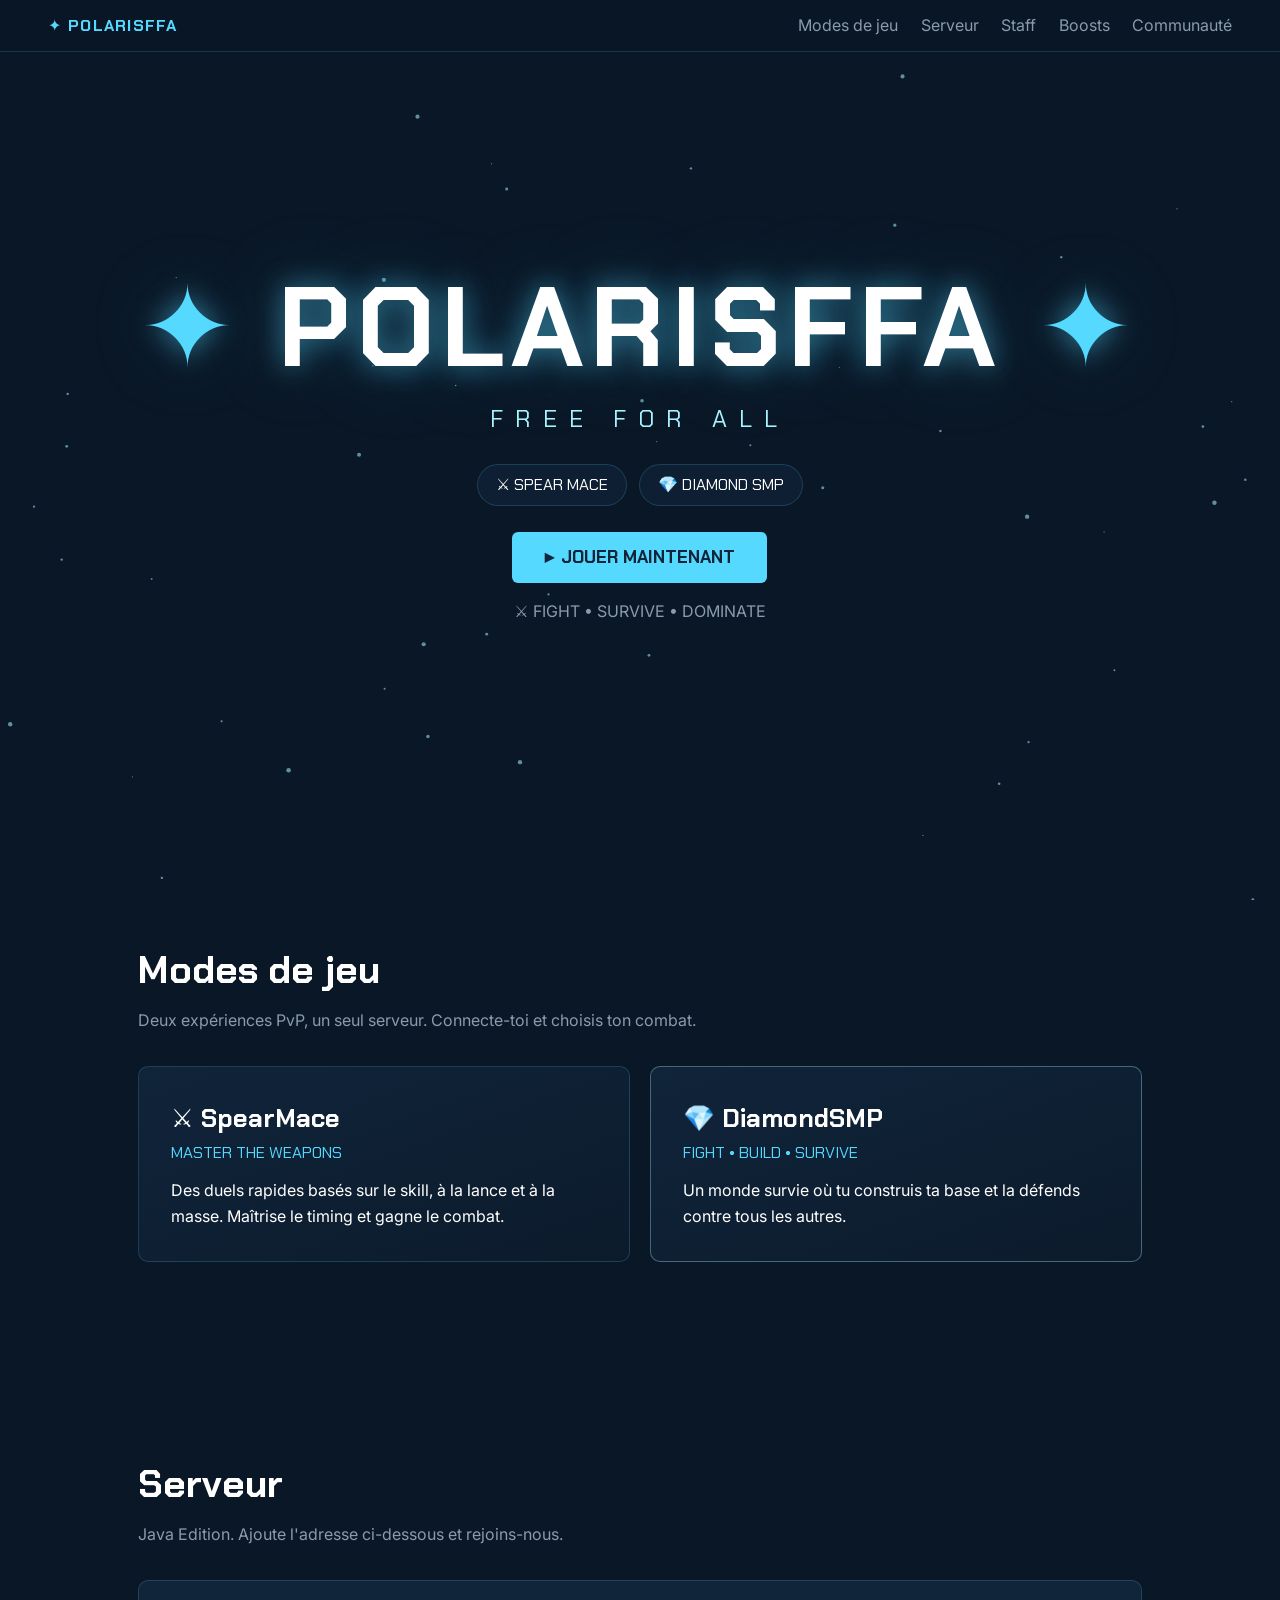
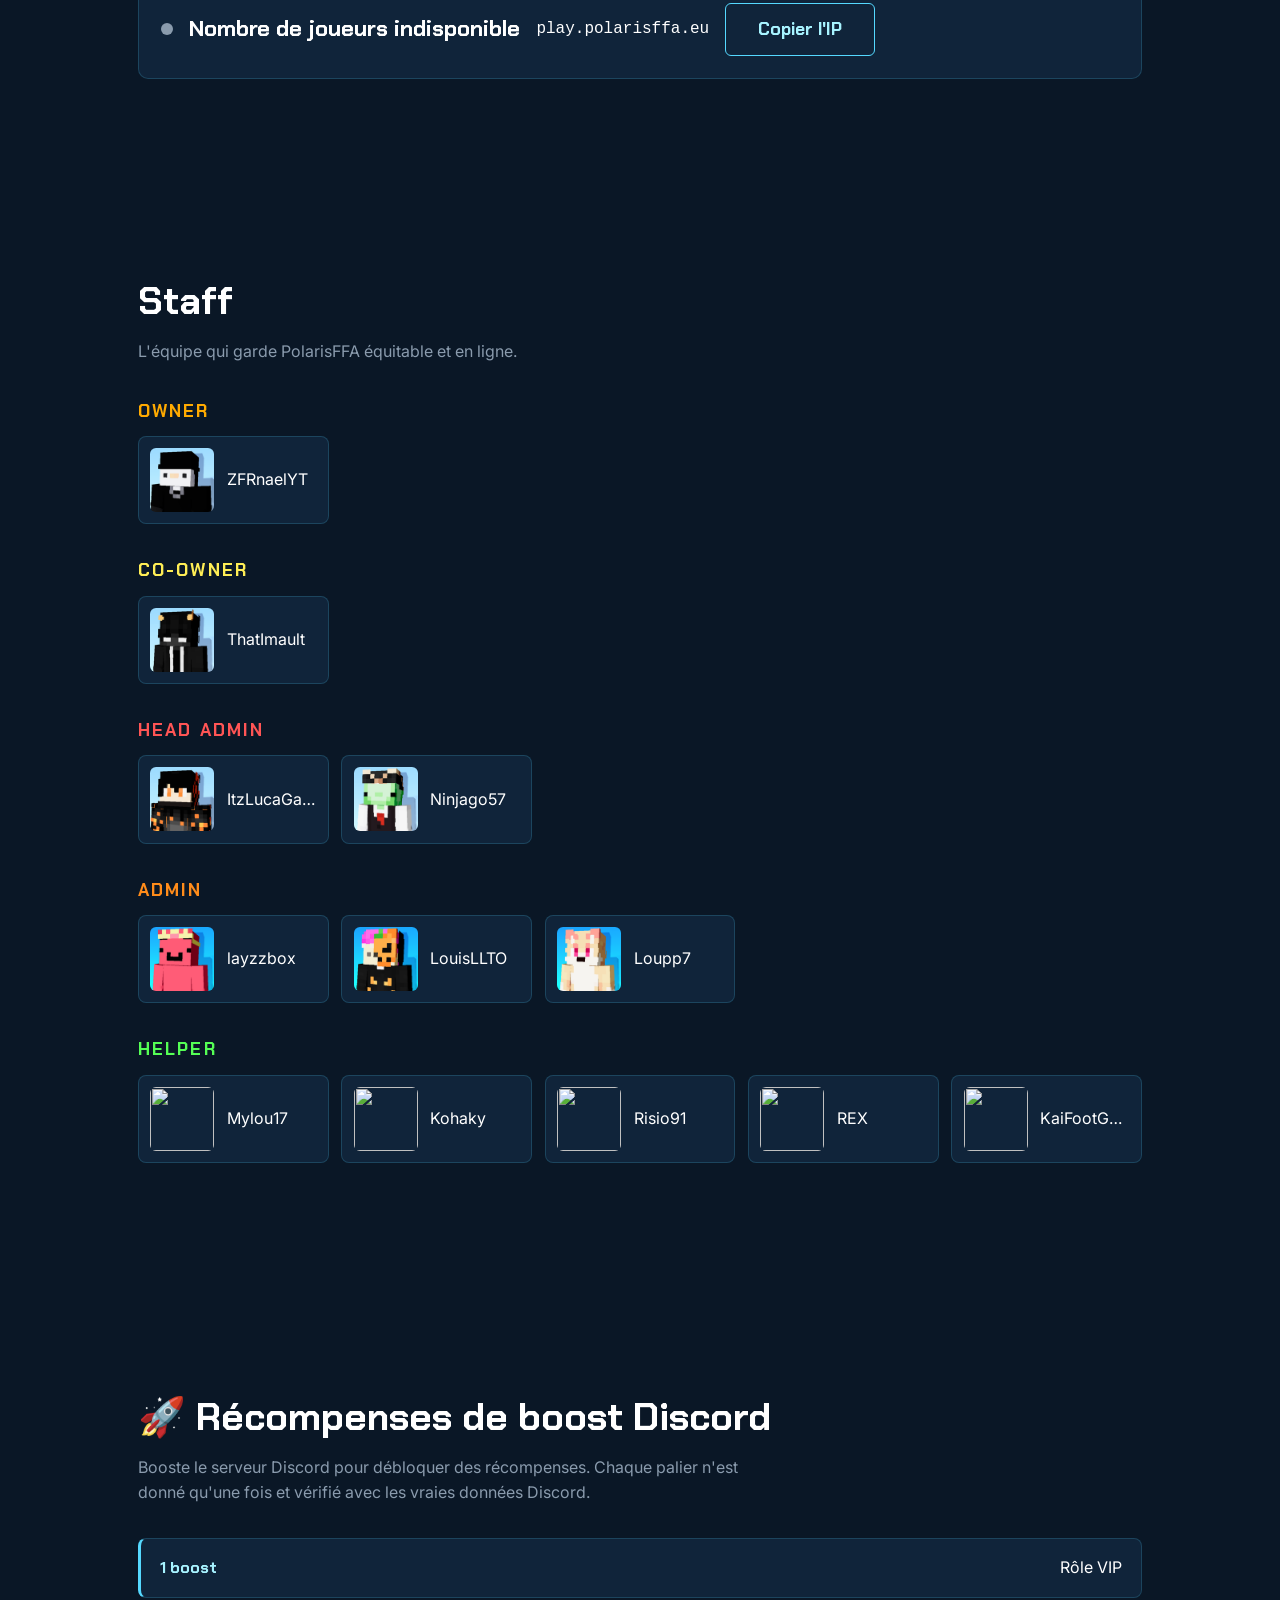
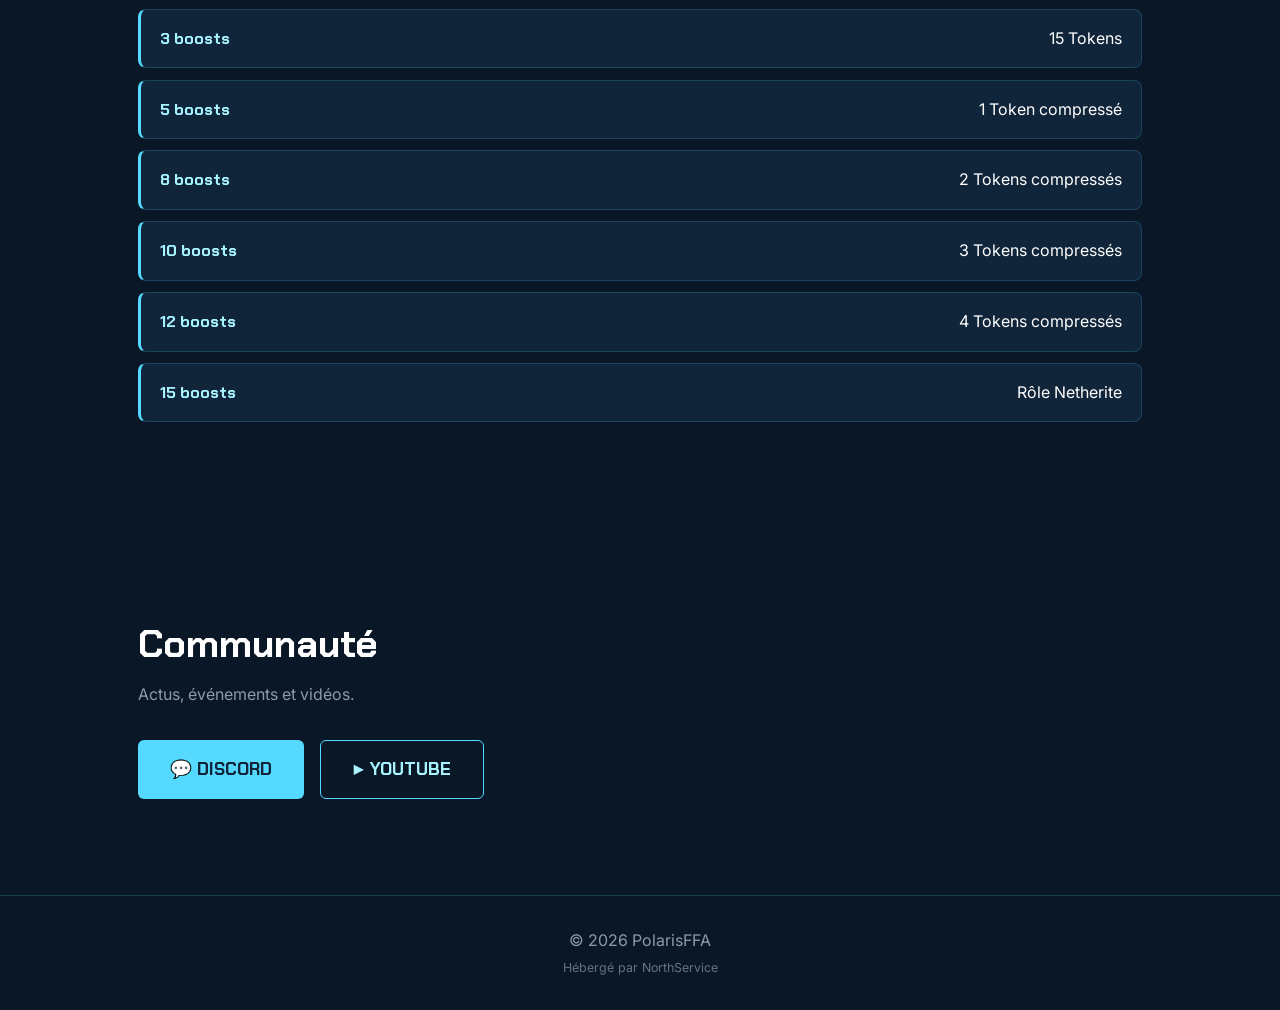
==== index.html @ 09d13d6a "Add files via upload" ====
<!DOCTYPE html>
<html lang="fr">
<head>
<meta charset="utf-8">
<meta name="viewport" content="width=device-width, initial-scale=1">
<title>PolarisFFA – Serveur Minecraft PvP Free For All</title>
<meta name="description" content="PolarisFFA : PvP SpearMace et DiamondSMP. Rejoins-nous sur play.polarisffa.eu">
<link rel="icon" href="data:image/svg+xml,<svg xmlns=%22http://www.w3.org/2000/svg%22 viewBox=%220 0 100 100%22><text y=%22.9em%22 font-size=%2290%22>✦</text></svg>">
<link rel="preconnect" href="https://fonts.googleapis.com">
<link rel="preconnect" href="https://fonts.gstatic.com" crossorigin>
<link href="https://fonts.googleapis.com/css2?family=Chakra+Petch:wght@500;700&family=Inter:wght@400;500&display=swap" rel="stylesheet">
<style>
:root{--blue:#55D9FF;--light:#A7F3FF;--white:#fff;--dark:#10243A;--gray:#8A9BAD;--bg:#0a1726;--panel:#10243A;--line:rgba(85,217,255,.18)}
*{box-sizing:border-box;margin:0}
html{scroll-behavior:smooth}
body{background:var(--bg);color:var(--white);font:400 1rem/1.6 Inter,system-ui,sans-serif;overflow-x:hidden}
h1,h2,h3,.brand,.btn{font-family:"Chakra Petch",system-ui,sans-serif}
a{color:inherit}
canvas{position:fixed;inset:0;width:100%;height:100%;z-index:0;pointer-events:none}
header,main,footer{position:relative;z-index:1}
nav{position:sticky;top:0;z-index:5;display:flex;align-items:center;justify-content:space-between;gap:1rem;padding:.8rem clamp(1rem,4vw,3rem);background:rgba(10,23,38,.85);backdrop-filter:blur(8px);border-bottom:1px solid var(--line)}
.brand{font-weight:700;letter-spacing:.08em;text-decoration:none;color:var(--blue)}
nav ul{display:flex;gap:1.4rem;list-style:none;padding:0}
nav ul a{text-decoration:none;color:var(--gray);transition:color .2s}
nav ul a:hover,nav ul a:focus-visible{color:var(--light)}
@media(max-width:640px){nav ul{display:none}}
.hero{min-height:88vh;display:grid;place-content:center;justify-items:center;text-align:center;padding:4rem 1.2rem;gap:1rem}
.logo{font-size:clamp(2.6rem,11vw,7rem);font-weight:700;letter-spacing:.06em;line-height:1;color:var(--white);text-shadow:0 0 28px rgba(85,217,255,.55),0 0 80px rgba(85,217,255,.25);animation:glow 4s ease-in-out infinite}
.logo span{color:var(--blue)}
@keyframes glow{50%{text-shadow:0 0 18px rgba(85,217,255,.35),0 0 50px rgba(85,217,255,.15)}}
.sub{font-size:clamp(1rem,3vw,1.5rem);letter-spacing:.5em;color:var(--light);font-family:"Chakra Petch",sans-serif}
.tag{color:var(--gray)}
.modes{display:flex;flex-wrap:wrap;gap:.8rem;justify-content:center;margin:.6rem 0}
.chip{padding:.45rem 1.1rem;border:1px solid var(--line);border-radius:999px;background:rgba(16,36,58,.7);font-family:"Chakra Petch",sans-serif}
.btn{display:inline-flex;align-items:center;gap:.5rem;padding:.9rem 2rem;border:0;border-radius:6px;background:var(--blue);color:var(--dark);font-weight:700;font-size:1.1rem;cursor:pointer;text-decoration:none;box-shadow:0 0 0 0 rgba(85,217,255,.5);transition:transform .15s,box-shadow .25s}
.btn:hover,.btn:focus-visible{transform:translateY(-2px);box-shadow:0 0 28px rgba(85,217,255,.5)}
.btn.alt{background:transparent;color:var(--light);border:1px solid var(--blue)}
:focus-visible{outline:2px solid var(--light);outline-offset:3px}
.ip{display:none;align-items:center;gap:.8rem;padding:.7rem 1rem;border:1px solid var(--blue);border-radius:8px;background:var(--panel);animation:pop .3s ease}
.ip.show{display:inline-flex;flex-wrap:wrap;justify-content:center}
.ip code{font-size:1.25rem;color:var(--light)}
.ip button{padding:.4rem .9rem;font-size:.95rem}
@keyframes pop{from{transform:scale(.94);opacity:0}}
section{padding:clamp(3rem,8vw,6rem) clamp(1rem,5vw,3rem);max-width:1100px;margin:auto}
h2{font-size:clamp(1.6rem,4vw,2.4rem);margin-bottom:.4rem}
.lead{color:var(--gray);margin-bottom:2rem;max-width:60ch}
.grid2{display:grid;grid-template-columns:1fr 1fr;gap:1.2rem}
@media(max-width:760px){.grid2{grid-template-columns:1fr}}
.mode{padding:2rem;border:1px solid var(--line);border-radius:10px;background:linear-gradient(160deg,var(--panel),#0c1b2c)}
.mode h3{font-size:1.6rem}
.mode .k{color:var(--blue);font-family:"Chakra Petch",sans-serif;margin-bottom:.8rem}
.mode.d{border-color:rgba(167,243,255,.35)}
.status{display:flex;flex-wrap:wrap;gap:1rem;align-items:center;padding:1.4rem;border:1px solid var(--line);border-radius:10px;background:var(--panel)}
.dot{width:12px;height:12px;border-radius:50%;background:var(--gray)}
.dot.on{background:#4ade80;box-shadow:0 0 10px #4ade80}
.status strong{font-size:1.4rem;font-family:"Chakra Petch",sans-serif}
.tier{margin-bottom:2rem}
.tier h3{font-size:1.1rem;letter-spacing:.12em;margin-bottom:.7rem}
.staff{display:grid;grid-template-columns:repeat(auto-fill,minmax(170px,1fr));gap:.8rem}
.card{display:flex;align-items:center;gap:.8rem;padding:.7rem;border:1px solid var(--line);border-radius:8px;background:var(--panel);transition:transform .2s,border-color .2s}
.card:hover{transform:translateY(-3px);border-color:var(--c)}
.card img{width:64px;height:64px;border-radius:6px;object-fit:cover;background:var(--dark)}
.card span{overflow:hidden;text-overflow:ellipsis}
.rewards{list-style:none;padding:0;display:grid;gap:.7rem}
.rewards li{display:flex;justify-content:space-between;gap:1rem;padding:1rem 1.2rem;border:1px solid var(--line);border-left:3px solid var(--blue);border-radius:8px;background:var(--panel);opacity:0;transform:translateX(-14px);transition:opacity .5s,transform .5s}
.rewards li.in{opacity:1;transform:none}
.rewards b{font-family:"Chakra Petch",sans-serif;color:var(--light)}
.community{display:flex;flex-wrap:wrap;gap:1rem}
footer{border-top:1px solid var(--line);padding:2rem 1rem;text-align:center;color:var(--gray)}
footer small{display:block;font-size:.78rem;opacity:.7;margin-top:.3rem}
@media(prefers-reduced-motion:reduce){*{animation:none!important;transition:none!important}html{scroll-behavior:auto}.rewards li{opacity:1;transform:none}}
</style>
</head>
<body>
<canvas id="snow" aria-hidden="true"></canvas>
<header>
<nav>
<a class="brand" href="#top">✦ POLARISFFA</a>
<ul><li><a href="#modes">Modes de jeu</a></li><li><a href="#server">Serveur</a></li><li><a href="#staff">Staff</a></li><li><a href="#boosts">Boosts</a></li><li><a href="#community">Communauté</a></li></ul>
</nav>
<div class="hero" id="top">
<h1 class="logo"><span>✦</span> POLARISFFA <span>✦</span></h1>
<p class="sub">FREE FOR ALL</p>
<div class="modes"><span class="chip">⚔ SPEAR MACE</span><span class="chip">💎 DIAMOND SMP</span></div>
<button class="btn" id="play">▶ JOUER MAINTENANT</button>
<div class="ip" id="ipbox" role="status"><code>play.polarisffa.eu</code><button class="btn alt" id="copy">Copier l'IP</button></div>
<p class="tag">⚔ FIGHT • SURVIVE • DOMINATE</p>
</div>
</header>
<main>
<section id="modes">
<h2>Modes de jeu</h2>
<p class="lead">Deux expériences PvP, un seul serveur. Connecte-toi et choisis ton combat.</p>
<div class="grid2">
<article class="mode"><h3>⚔ SpearMace</h3><p class="k">MASTER THE WEAPONS</p><p>Des duels rapides basés sur le skill, à la lance et à la masse. Maîtrise le timing et gagne le combat.</p></article>
<article class="mode d"><h3>💎 DiamondSMP</h3><p class="k">FIGHT • BUILD • SURVIVE</p><p>Un monde survie où tu construis ta base et la défends contre tous les autres.</p></article>
</div>
</section>
<section id="server">
<h2>Serveur</h2>
<p class="lead">Java Edition. Ajoute l'adresse ci-dessous et rejoins-nous.</p>
<div class="status"><span class="dot" id="dot"></span><strong id="count">Vérification du serveur…</strong><code>play.polarisffa.eu</code><button class="btn alt" id="copy2">Copier l'IP</button></div>
</section>
<section id="staff"><h2>Staff</h2><p class="lead">L'équipe qui garde PolarisFFA équitable et en ligne.</p><div id="stafflist"></div></section>
<section id="boosts"><h2>🚀 Récompenses de boost Discord</h2><p class="lead">Booste le serveur Discord pour débloquer des récompenses. Chaque palier n'est donné qu'une fois et vérifié avec les vraies données Discord.</p><ul class="rewards" id="rewardlist"></ul></section>
<section id="community"><h2>Communauté</h2><p class="lead">Actus, événements et vidéos.</p>
<div class="community"><a class="btn" href="https://discord.gg/5UHbcYuntc" target="_blank" rel="noopener">💬 DISCORD</a><a class="btn alt" href="https://www.youtube.com/@PolarisFFA" target="_blank" rel="noopener">▶ YOUTUBE</a></div></section>
</main>
<footer>© <span id="yr">2026</span> PolarisFFA<small>Hébergé par NorthService</small></footer>
<script>
// ---- Editable data ----
const IP="play.polarisffa.eu";
const STAFF=[
{r:"OWNER",c:"#FFAA00",m:["ZFRnaelYT"]},
{r:"CO-OWNER",c:"#FFEE55",m:["ThatImault"]},
{r:"HEAD ADMIN",c:"#FF5555",m:["ItzLucaGaming","Ninjago57"]},
{r:"ADMIN",c:"#FF8C1A",m:["layzzbox","LouisLLTO","Loupp7"]},
{r:"HELPER",c:"#55FF55",m:["Mylou17","Kohaky","Risio91","REX","KaiFootGoat"]}];
const REWARDS=[[1,"Rôle VIP"],[3,"15 Tokens"],[5,"1 Token compressé"],[8,"2 Tokens compressés"],[10,"3 Tokens compressés"],[12,"4 Tokens compressés"],[15,"Rôle Netherite"]];
let PHOTOS={}; // rempli depuis photos.json
// ---- Staff ----
const sl=document.getElementById("stafflist");
function buildStaff(){STAFF.forEach(t=>{
 const d=document.createElement("div");d.className="tier";
 const h=document.createElement("h3");h.textContent=t.r;h.style.color=t.c;d.appendChild(h);
 const g=document.createElement("div");g.className="staff";
 t.m.forEach(n=>{
  const c=document.createElement("div");c.className="card";c.style.setProperty("--c",t.c);
  const i=new Image();i.alt="";i.loading="lazy";i.width=64;i.height=64;
  const rem="https://mc-heads.net/avatar/"+encodeURIComponent(n)+"/80";
  const loc="assets/staff/"+encodeURIComponent(n)+".png";
  const steps=[PHOTOS[n],loc,rem,"https://mc-heads.net/avatar/MHF_Steve/80"].filter(Boolean);let k=0;
  i.src=steps[0];
  i.onerror=()=>{if(++k<steps.length)i.src=steps[k]};
  const s=document.createElement("span");s.textContent=n;
  c.append(i,s);g.appendChild(c);
 });
 d.appendChild(g);sl.appendChild(d);
})}
fetch("photos.json",{cache:"no-cache"}).then(r=>r.ok?r.json():{}).catch(()=>({})).then(j=>{PHOTOS=j&&typeof j==="object"?j:{}}).finally(buildStaff);
// ---- Rewards ----
const rl=document.getElementById("rewardlist");
REWARDS.forEach(([n,r])=>{const li=document.createElement("li");
 const a=document.createElement("b");a.textContent=n+(n===1?" boost":" boosts");
 const b=document.createElement("span");b.textContent=r;li.append(a,b);rl.appendChild(li)});
const io=new IntersectionObserver(es=>es.forEach(e=>{if(e.isIntersecting){
 [...rl.children].forEach((li,i)=>setTimeout(()=>li.classList.add("in"),i*90));io.disconnect()}}),{threshold:.2});
io.observe(rl);
// ---- Copy IP ----
const box=document.getElementById("ipbox");
document.getElementById("play").onclick=()=>{box.classList.add("show");box.scrollIntoView({block:"center",behavior:"smooth"})};
function copy(btn){
 const done=()=>{const o=btn.textContent;btn.textContent="✓ Copié";setTimeout(()=>btn.textContent=o,1800)};
 if(navigator.clipboard&&window.isSecureContext)navigator.clipboard.writeText(IP).then(done,()=>fallback(done));else fallback(done)}
function fallback(done){const t=document.createElement("textarea");t.value=IP;document.body.appendChild(t);t.select();try{document.execCommand("copy");done()}catch(e){}t.remove()}
["copy","copy2"].forEach(id=>{const b=document.getElementById(id);b.onclick=()=>copy(b)});
// ---- Player count ----
const cnt=document.getElementById("count"),dot=document.getElementById("dot");
async function ping(){
 try{
  const r=await fetch("https://api.mcsrvstat.us/3/"+IP,{cache:"no-store"});
  const j=await r.json();
  if(j.online){dot.className="dot on";cnt.textContent="👥 "+(n=>n+" joueur"+(n>1?"s":"")+" en ligne")(j.players?.online??0)}
  else{dot.className="dot";cnt.textContent="Serveur hors ligne"}
 }catch(e){dot.className="dot";cnt.textContent="Nombre de joueurs indisponible"}
}
ping();setInterval(()=>{if(!document.hidden)ping()},120000);
document.getElementById("yr").textContent=new Date().getFullYear();
// ---- Ice particles (light, paused when hidden or reduced motion) ----
(()=>{
 if(matchMedia("(prefers-reduced-motion:reduce)").matches)return;
 const c=document.getElementById("snow"),x=c.getContext("2d");let w,h,p=[];
 const N=innerWidth<700?25:50;
 function size(){w=c.width=innerWidth;h=c.height=innerHeight}size();addEventListener("resize",size);
 for(let i=0;i<N;i++)p.push({x:Math.random()*w,y:Math.random()*h,r:Math.random()*1.8+.5,v:Math.random()*.4+.15,d:Math.random()*6});
 (function f(){
  if(!document.hidden){x.clearRect(0,0,w,h);x.fillStyle="rgba(167,243,255,.55)";
  p.forEach(q=>{q.y+=q.v;q.x+=Math.sin(q.y/60+q.d)*.25;if(q.y>h){q.y=-4;q.x=Math.random()*w}
   x.beginPath();x.arc(q.x,q.y,q.r,0,6.3);x.fill()})}
  requestAnimationFrame(f)})();
})();
</script>
</body>
</html>
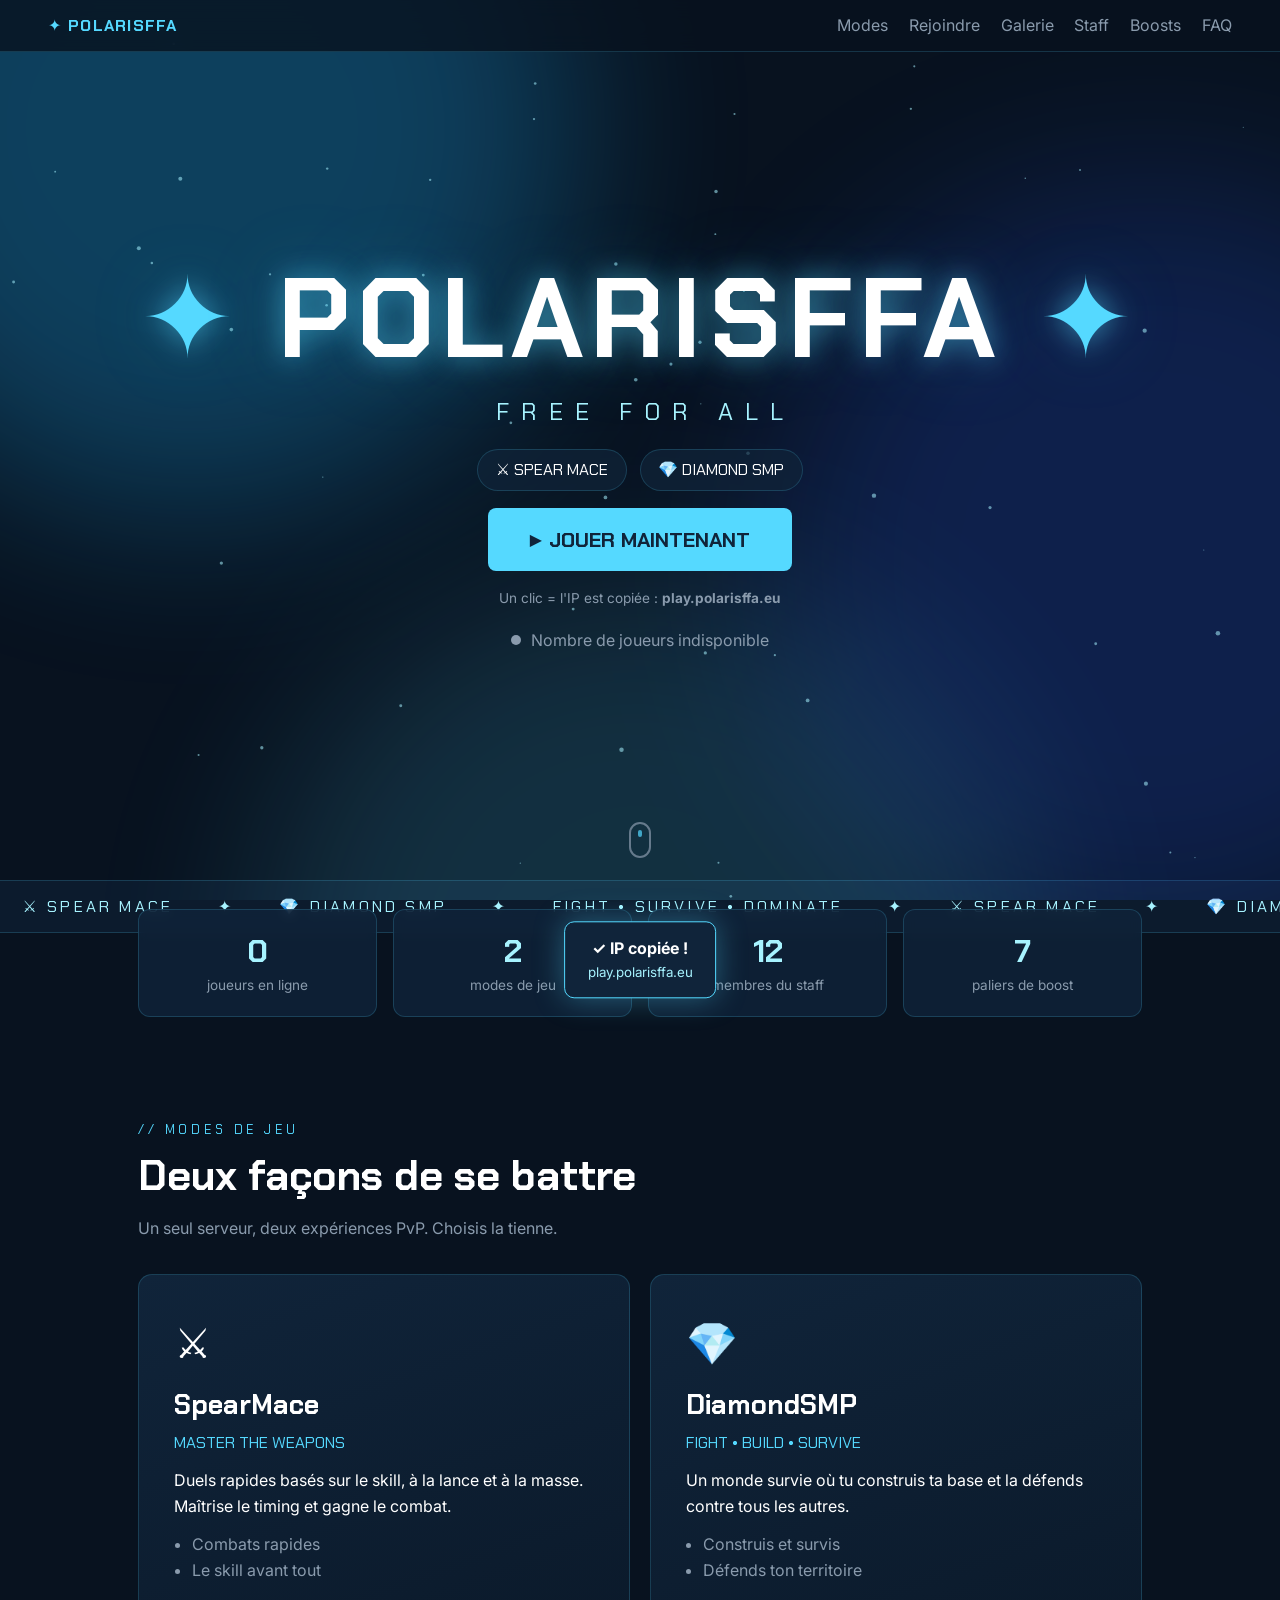
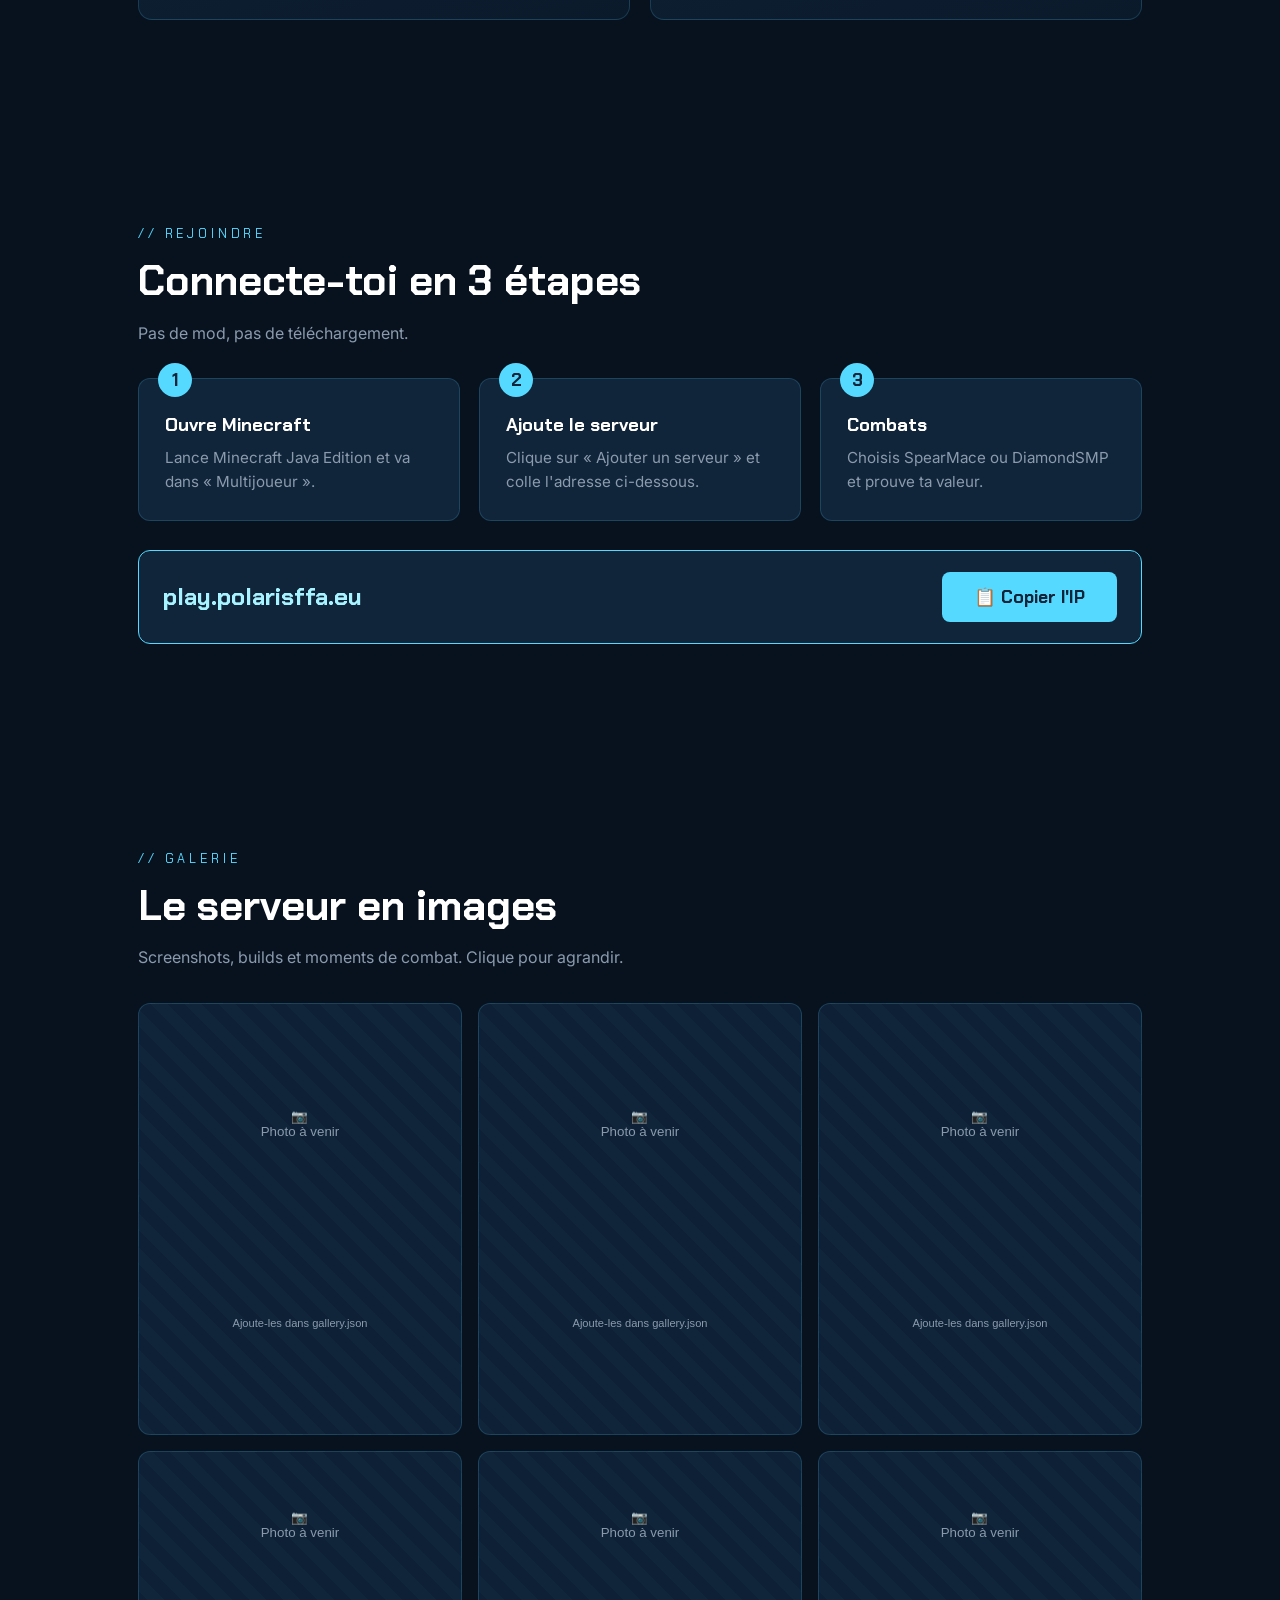
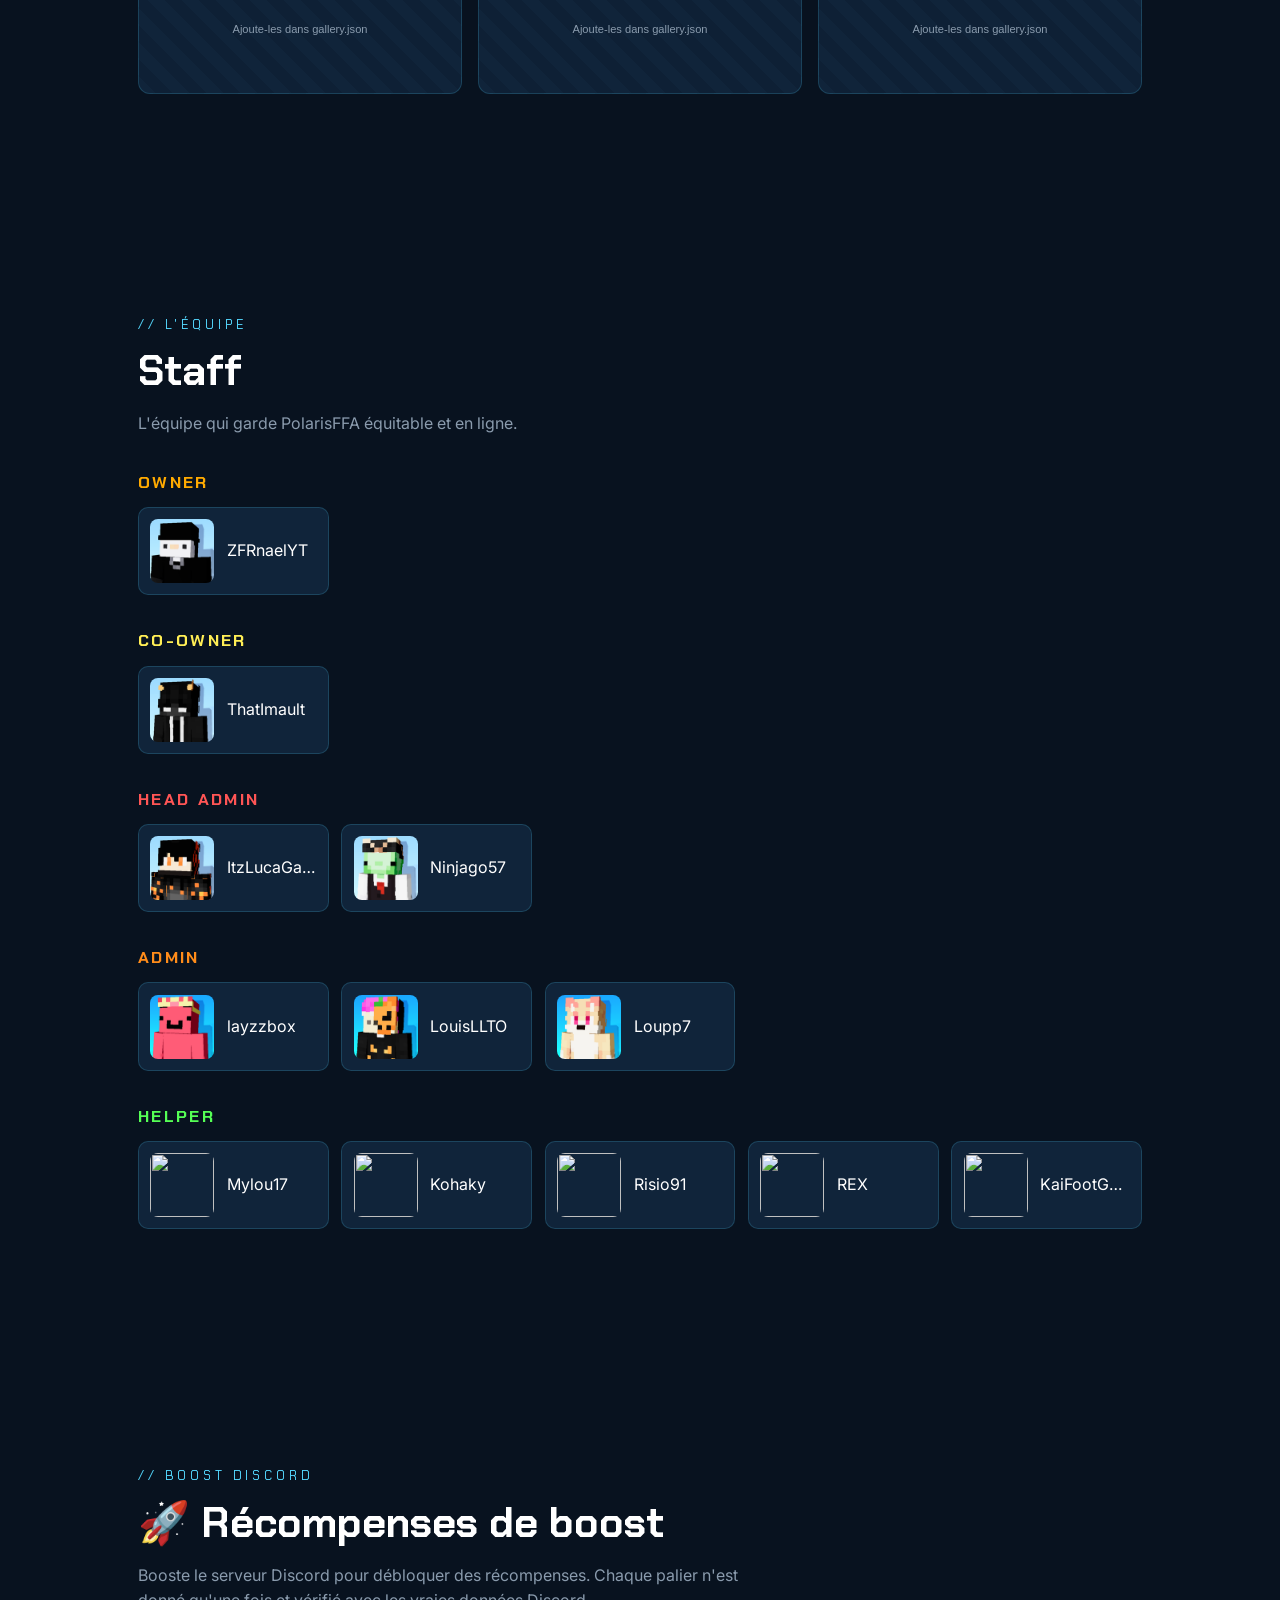
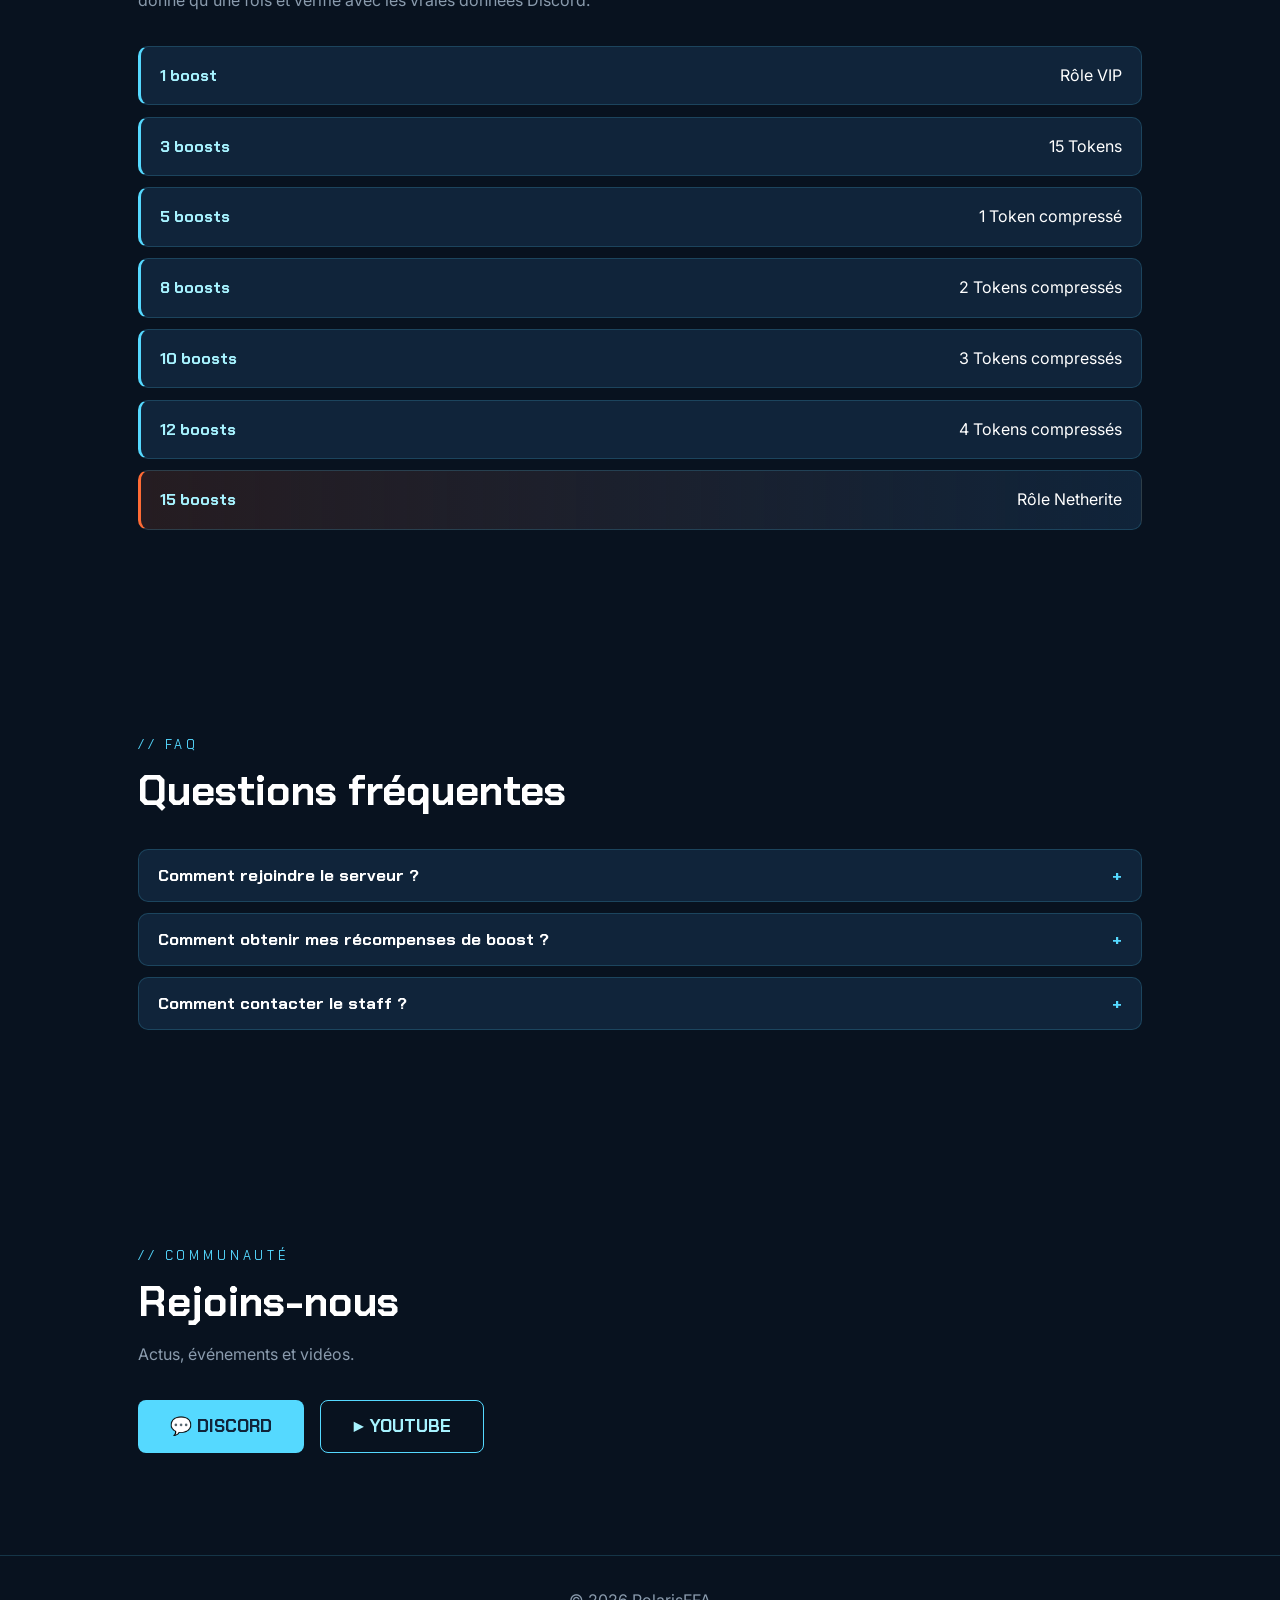
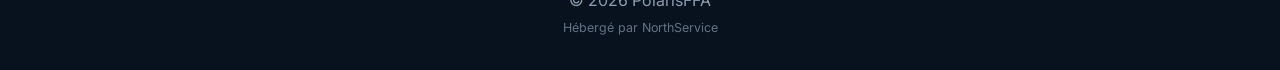
==== commit 1478e00b: "Add files via upload" ====
--- a/index.html
+++ b/index.html
@@ -10,105 +10,194 @@
 <link rel="preconnect" href="https://fonts.gstatic.com" crossorigin>
 <link href="https://fonts.googleapis.com/css2?family=Chakra+Petch:wght@500;700&family=Inter:wght@400;500&display=swap" rel="stylesheet">
 <style>
-:root{--blue:#55D9FF;--light:#A7F3FF;--white:#fff;--dark:#10243A;--gray:#8A9BAD;--bg:#0a1726;--panel:#10243A;--line:rgba(85,217,255,.18)}
+:root{--blue:#55D9FF;--light:#A7F3FF;--dark:#10243A;--gray:#8A9BAD;--bg:#08121f;--panel:#10243A;--line:rgba(85,217,255,.18)}
 *{box-sizing:border-box;margin:0}
-html{scroll-behavior:smooth}
-body{background:var(--bg);color:var(--white);font:400 1rem/1.6 Inter,system-ui,sans-serif;overflow-x:hidden}
-h1,h2,h3,.brand,.btn{font-family:"Chakra Petch",system-ui,sans-serif}
+html{scroll-behavior:smooth;scroll-padding-top:70px}
+body{background:var(--bg);color:#fff;font:400 1rem/1.6 Inter,system-ui,sans-serif;overflow-x:hidden}
+h1,h2,h3,.f{font-family:"Chakra Petch",system-ui,sans-serif}
 a{color:inherit}
+.aurora{position:fixed;inset:0;z-index:0;pointer-events:none;overflow:hidden}
+.aurora i{position:absolute;width:60vmax;height:60vmax;border-radius:50%;filter:blur(90px);opacity:.28;animation:drift 22s ease-in-out infinite alternate}
+.aurora i:nth-child(1){background:#1fb6ff;left:-15vmax;top:-20vmax}
+.aurora i:nth-child(2){background:#2b5cff;right:-20vmax;top:20vh;animation-duration:28s;opacity:.2}
+.aurora i:nth-child(3){background:#55D9FF;left:20vw;bottom:-35vmax;animation-duration:34s;opacity:.15}
+@keyframes drift{to{transform:translate(8vmax,6vmax) scale(1.15)}}
 canvas{position:fixed;inset:0;width:100%;height:100%;z-index:0;pointer-events:none}
 header,main,footer{position:relative;z-index:1}
-nav{position:sticky;top:0;z-index:5;display:flex;align-items:center;justify-content:space-between;gap:1rem;padding:.8rem clamp(1rem,4vw,3rem);background:rgba(10,23,38,.85);backdrop-filter:blur(8px);border-bottom:1px solid var(--line)}
+#bar{position:fixed;top:0;left:0;height:3px;width:0;background:linear-gradient(90deg,var(--blue),#fff);z-index:20}
+nav{position:sticky;top:0;z-index:10;display:flex;align-items:center;justify-content:space-between;gap:1rem;padding:.8rem clamp(1rem,4vw,3rem);background:rgba(8,18,31,.8);backdrop-filter:blur(10px);border-bottom:1px solid var(--line)}
 .brand{font-weight:700;letter-spacing:.08em;text-decoration:none;color:var(--blue)}
-nav ul{display:flex;gap:1.4rem;list-style:none;padding:0}
-nav ul a{text-decoration:none;color:var(--gray);transition:color .2s}
+nav ul{display:flex;gap:1.3rem;list-style:none;padding:0}
+nav ul a{text-decoration:none;color:var(--gray);transition:color .2s;position:relative}
+nav ul a::after{content:"";position:absolute;left:0;bottom:-4px;height:2px;width:0;background:var(--blue);transition:width .25s}
 nav ul a:hover,nav ul a:focus-visible{color:var(--light)}
-@media(max-width:640px){nav ul{display:none}}
-.hero{min-height:88vh;display:grid;place-content:center;justify-items:center;text-align:center;padding:4rem 1.2rem;gap:1rem}
-.logo{font-size:clamp(2.6rem,11vw,7rem);font-weight:700;letter-spacing:.06em;line-height:1;color:var(--white);text-shadow:0 0 28px rgba(85,217,255,.55),0 0 80px rgba(85,217,255,.25);animation:glow 4s ease-in-out infinite}
-.logo span{color:var(--blue)}
-@keyframes glow{50%{text-shadow:0 0 18px rgba(85,217,255,.35),0 0 50px rgba(85,217,255,.15)}}
-.sub{font-size:clamp(1rem,3vw,1.5rem);letter-spacing:.5em;color:var(--light);font-family:"Chakra Petch",sans-serif}
-.tag{color:var(--gray)}
-.modes{display:flex;flex-wrap:wrap;gap:.8rem;justify-content:center;margin:.6rem 0}
-.chip{padding:.45rem 1.1rem;border:1px solid var(--line);border-radius:999px;background:rgba(16,36,58,.7);font-family:"Chakra Petch",sans-serif}
-.btn{display:inline-flex;align-items:center;gap:.5rem;padding:.9rem 2rem;border:0;border-radius:6px;background:var(--blue);color:var(--dark);font-weight:700;font-size:1.1rem;cursor:pointer;text-decoration:none;box-shadow:0 0 0 0 rgba(85,217,255,.5);transition:transform .15s,box-shadow .25s}
-.btn:hover,.btn:focus-visible{transform:translateY(-2px);box-shadow:0 0 28px rgba(85,217,255,.5)}
+nav ul a:hover::after{width:100%}
+@media(max-width:760px){nav ul{display:none}}
+.hero{min-height:92vh;display:grid;place-content:center;justify-items:center;text-align:center;padding:4rem 1.2rem 5rem;gap:1.1rem}
+.logo{font-size:clamp(2.5rem,11vw,7rem);font-weight:700;letter-spacing:.06em;line-height:1;text-shadow:0 0 28px rgba(85,217,255,.55),0 0 80px rgba(85,217,255,.25);animation:glow 4s ease-in-out infinite}
+.logo .s{color:var(--blue);display:inline-block;animation:spin 6s ease-in-out infinite}
+.logo .s:last-child{animation-delay:3s}
+@keyframes glow{50%{text-shadow:0 0 16px rgba(85,217,255,.3),0 0 50px rgba(85,217,255,.12)}}
+@keyframes spin{50%{transform:rotate(180deg) scale(.8)}}
+.sub{font-size:clamp(1rem,3vw,1.5rem);letter-spacing:.5em;color:var(--light);padding-left:.5em}
+.modes{display:flex;flex-wrap:wrap;gap:.8rem;justify-content:center}
+.chip{padding:.45rem 1.1rem;border:1px solid var(--line);border-radius:999px;background:rgba(16,36,58,.7);animation:float 5s ease-in-out infinite}
+.chip:nth-child(2){animation-delay:1.2s}
+@keyframes float{50%{transform:translateY(-6px)}}
+.live{display:inline-flex;align-items:center;gap:.6rem;color:var(--gray)}
+.live b{color:var(--light);font-family:"Chakra Petch",sans-serif;font-size:1.2rem}
+.dot{width:10px;height:10px;border-radius:50%;background:var(--gray)}
+.dot.on{background:#4ade80;box-shadow:0 0 0 0 rgba(74,222,128,.6);animation:pulse 2s infinite}
+@keyframes pulse{to{box-shadow:0 0 0 12px rgba(74,222,128,0)}}
+.btn{position:relative;overflow:hidden;display:inline-flex;align-items:center;gap:.5rem;padding:.9rem 2rem;border:0;border-radius:8px;background:var(--blue);color:var(--dark);font:700 1.1rem "Chakra Petch",sans-serif;cursor:pointer;text-decoration:none;transition:transform .15s,box-shadow .25s}
+.btn::before{content:"";position:absolute;top:0;left:-80%;width:50%;height:100%;background:linear-gradient(100deg,transparent,rgba(255,255,255,.55),transparent);transform:skewX(-20deg);animation:shine 4s infinite}
+@keyframes shine{60%,100%{left:140%}}
+.btn:hover,.btn:focus-visible{transform:translateY(-3px) scale(1.03);box-shadow:0 0 30px rgba(85,217,255,.55)}
 .btn.alt{background:transparent;color:var(--light);border:1px solid var(--blue)}
+.btn.alt::before{display:none}
+.btn.big{font-size:1.3rem;padding:1.1rem 2.6rem}
 :focus-visible{outline:2px solid var(--light);outline-offset:3px}
-.ip{display:none;align-items:center;gap:.8rem;padding:.7rem 1rem;border:1px solid var(--blue);border-radius:8px;background:var(--panel);animation:pop .3s ease}
-.ip.show{display:inline-flex;flex-wrap:wrap;justify-content:center}
-.ip code{font-size:1.25rem;color:var(--light)}
-.ip button{padding:.4rem .9rem;font-size:.95rem}
-@keyframes pop{from{transform:scale(.94);opacity:0}}
-section{padding:clamp(3rem,8vw,6rem) clamp(1rem,5vw,3rem);max-width:1100px;margin:auto}
-h2{font-size:clamp(1.6rem,4vw,2.4rem);margin-bottom:.4rem}
+.hint{font-size:.85rem;color:var(--gray)}
+.scroll{position:absolute;bottom:1.4rem;left:50%;width:22px;height:36px;margin-left:-11px;border:2px solid var(--gray);border-radius:12px;opacity:.7}
+.scroll::after{content:"";position:absolute;left:50%;top:6px;width:4px;height:7px;margin-left:-2px;border-radius:2px;background:var(--blue);animation:wheel 1.8s infinite}
+@keyframes wheel{to{transform:translateY(12px);opacity:0}}
+.marq{overflow:hidden;border-block:1px solid var(--line);background:rgba(16,36,58,.55);white-space:nowrap}
+.marq div{display:inline-block;padding:.8rem 0;animation:mq 28s linear infinite;color:var(--light);letter-spacing:.2em}
+.marq span{margin:0 1.4rem}
+@keyframes mq{to{transform:translateX(-50%)}}
+section{padding:clamp(3.5rem,8vw,6.5rem) clamp(1rem,5vw,3rem);max-width:1100px;margin:auto}
+.kick{color:var(--blue);letter-spacing:.3em;font-size:.8rem;font-family:"Chakra Petch",sans-serif}
+h2{font-size:clamp(1.7rem,4.5vw,2.6rem);margin:.2rem 0 .4rem}
 .lead{color:var(--gray);margin-bottom:2rem;max-width:60ch}
+.stats{display:grid;grid-template-columns:repeat(4,1fr);gap:1rem;max-width:1100px;margin:-1.5rem auto 0;padding:0 clamp(1rem,5vw,3rem)}
+.stat{padding:1.2rem;text-align:center;border:1px solid var(--line);border-radius:12px;background:rgba(16,36,58,.8);backdrop-filter:blur(6px)}
+.stat b{display:block;font:700 2rem "Chakra Petch",sans-serif;color:var(--light)}
+.stat span{color:var(--gray);font-size:.85rem}
+@media(max-width:640px){.stats{grid-template-columns:1fr 1fr}}
 .grid2{display:grid;grid-template-columns:1fr 1fr;gap:1.2rem}
 @media(max-width:760px){.grid2{grid-template-columns:1fr}}
-.mode{padding:2rem;border:1px solid var(--line);border-radius:10px;background:linear-gradient(160deg,var(--panel),#0c1b2c)}
-.mode h3{font-size:1.6rem}
-.mode .k{color:var(--blue);font-family:"Chakra Petch",sans-serif;margin-bottom:.8rem}
-.mode.d{border-color:rgba(167,243,255,.35)}
-.status{display:flex;flex-wrap:wrap;gap:1rem;align-items:center;padding:1.4rem;border:1px solid var(--line);border-radius:10px;background:var(--panel)}
-.dot{width:12px;height:12px;border-radius:50%;background:var(--gray)}
-.dot.on{background:#4ade80;box-shadow:0 0 10px #4ade80}
-.status strong{font-size:1.4rem;font-family:"Chakra Petch",sans-serif}
+.mode{--rx:0deg;--ry:0deg;padding:2.2rem;border:1px solid var(--line);border-radius:14px;background:linear-gradient(160deg,var(--panel),#0b1a2b);transform:perspective(800px) rotateX(var(--rx)) rotateY(var(--ry));transition:transform .15s,border-color .3s,box-shadow .3s}
+.mode:hover{border-color:var(--blue);box-shadow:0 10px 50px -12px rgba(85,217,255,.45)}
+.mode .ic{font-size:2.6rem;display:block;margin-bottom:.4rem;animation:float 4s ease-in-out infinite}
+.mode h3{font-size:1.7rem}
+.mode .k{color:var(--blue);margin:.2rem 0 .8rem}
+.mode ul{padding-left:1.1rem;color:var(--gray);margin-top:.8rem}
+.steps{display:grid;grid-template-columns:repeat(3,1fr);gap:1.2rem;counter-reset:s}
+@media(max-width:760px){.steps{grid-template-columns:1fr}}
+.step{position:relative;padding:1.6rem;border:1px solid var(--line);border-radius:12px;background:var(--panel)}
+.step::before{counter-increment:s;content:counter(s);position:absolute;top:-16px;left:1.2rem;width:34px;height:34px;display:grid;place-items:center;border-radius:50%;background:var(--blue);color:var(--dark);font:700 1.1rem "Chakra Petch",sans-serif}
+.step h3{margin:.4rem 0 .3rem;font-size:1.15rem}
+.step p{color:var(--gray);font-size:.95rem}
+.ipcard{display:flex;flex-wrap:wrap;gap:1rem;align-items:center;justify-content:space-between;margin-top:1.8rem;padding:1.3rem 1.5rem;border:1px solid var(--blue);border-radius:12px;background:var(--panel)}
+.ipcard code{font:700 1.5rem "Chakra Petch",sans-serif;color:var(--light)}
+.gal{columns:3 220px;column-gap:1rem}
+.gal button{display:block;width:100%;margin:0 0 1rem;padding:0;border:1px solid var(--line);border-radius:12px;overflow:hidden;background:var(--panel);cursor:zoom-in;break-inside:avoid;position:relative}
+.gal img{display:block;width:100%;height:auto;transition:transform .5s}
+.gal button:hover img{transform:scale(1.07)}
+.gal figcaption{position:absolute;inset:auto 0 0 0;padding:1.4rem .8rem .6rem;background:linear-gradient(transparent,rgba(8,18,31,.9));font-size:.85rem;text-align:left;transform:translateY(100%);transition:transform .3s}
+.gal button:hover figcaption,.gal button:focus-visible figcaption{transform:none}
+.gal .empty{aspect-ratio:4/3;display:grid;place-items:center;text-align:center;color:var(--gray);cursor:default;padding:1rem;background:repeating-linear-gradient(45deg,var(--panel),var(--panel) 12px,#0e2035 12px,#0e2035 24px)}
+#lb{position:fixed;inset:0;z-index:50;display:none;place-items:center;background:rgba(4,10,18,.93);padding:1rem}
+#lb.open{display:grid;animation:fade .25s}
+@keyframes fade{from{opacity:0}}
+#lb img{max-width:92vw;max-height:80vh;border-radius:10px;box-shadow:0 0 60px rgba(85,217,255,.25)}
+#lb p{text-align:center;margin-top:.8rem;color:var(--light)}
+#lb button{position:absolute;border:1px solid var(--line);background:var(--panel);color:#fff;width:46px;height:46px;border-radius:50%;font-size:1.3rem;cursor:pointer}
+#lb .x{top:1rem;right:1rem}#lb .p{left:1rem;top:50%}#lb .n{right:1rem;top:50%}
 .tier{margin-bottom:2rem}
-.tier h3{font-size:1.1rem;letter-spacing:.12em;margin-bottom:.7rem}
+.tier h3{font-size:1.05rem;letter-spacing:.14em;margin-bottom:.7rem}
 .staff{display:grid;grid-template-columns:repeat(auto-fill,minmax(170px,1fr));gap:.8rem}
-.card{display:flex;align-items:center;gap:.8rem;padding:.7rem;border:1px solid var(--line);border-radius:8px;background:var(--panel);transition:transform .2s,border-color .2s}
-.card:hover{transform:translateY(-3px);border-color:var(--c)}
-.card img{width:64px;height:64px;border-radius:6px;object-fit:cover;background:var(--dark)}
+.card{display:flex;align-items:center;gap:.8rem;padding:.7rem;border:1px solid var(--line);border-radius:10px;background:var(--panel);transition:transform .25s,border-color .25s,box-shadow .25s}
+.card:hover{transform:translateY(-5px) rotate(-.6deg);border-color:var(--c);box-shadow:0 10px 30px -10px var(--c)}
+.card img{width:64px;height:64px;border-radius:8px;object-fit:cover;background:var(--dark);transition:transform .3s}
+.card:hover img{transform:scale(1.08)}
 .card span{overflow:hidden;text-overflow:ellipsis}
-.rewards{list-style:none;padding:0;display:grid;gap:.7rem}
-.rewards li{display:flex;justify-content:space-between;gap:1rem;padding:1rem 1.2rem;border:1px solid var(--line);border-left:3px solid var(--blue);border-radius:8px;background:var(--panel);opacity:0;transform:translateX(-14px);transition:opacity .5s,transform .5s}
-.rewards li.in{opacity:1;transform:none}
+.rewards{list-style:none;padding:0;display:grid;gap:.7rem;position:relative}
+.rewards li{display:flex;justify-content:space-between;gap:1rem;padding:1rem 1.2rem;border:1px solid var(--line);border-left:3px solid var(--blue);border-radius:10px;background:var(--panel);transition:transform .2s,box-shadow .2s}
+.rewards li:hover{transform:translateX(6px);box-shadow:0 0 24px -8px var(--blue)}
 .rewards b{font-family:"Chakra Petch",sans-serif;color:var(--light)}
+.rewards li:last-child{border-left-color:#ff6b35;background:linear-gradient(90deg,rgba(255,107,53,.12),var(--panel))}
+details{border:1px solid var(--line);border-radius:10px;background:var(--panel);margin-bottom:.7rem;padding:.9rem 1.2rem}
+summary{cursor:pointer;font:700 1.05rem "Chakra Petch",sans-serif;list-style:none;display:flex;justify-content:space-between}
+summary::after{content:"+";color:var(--blue);transition:transform .25s}
+details[open] summary::after{transform:rotate(45deg)}
+details p{color:var(--gray);margin-top:.6rem}
 .community{display:flex;flex-wrap:wrap;gap:1rem}
 footer{border-top:1px solid var(--line);padding:2rem 1rem;text-align:center;color:var(--gray)}
 footer small{display:block;font-size:.78rem;opacity:.7;margin-top:.3rem}
-@media(prefers-reduced-motion:reduce){*{animation:none!important;transition:none!important}html{scroll-behavior:auto}.rewards li{opacity:1;transform:none}}
+#toast{position:fixed;left:50%;bottom:1.6rem;z-index:60;transform:translate(-50%,160%);padding:.9rem 1.4rem;border:1px solid var(--blue);border-radius:10px;background:var(--panel);box-shadow:0 0 30px rgba(85,217,255,.35);text-align:center;transition:transform .35s cubic-bezier(.2,1.3,.4,1)}
+#toast.show{transform:translate(-50%,0)}
+#toast small{display:block;color:var(--light)}
+.js .rv{opacity:0;transform:translateY(28px);transition:opacity .7s,transform .7s}
+.js .rv.in{opacity:1;transform:none}
+@media(prefers-reduced-motion:reduce){*{animation:none!important;transition:none!important}html{scroll-behavior:auto}.js .rv{opacity:1;transform:none}}
 </style>
 </head>
 <body>
+<script>document.documentElement.classList.add("js")</script>
+<div id="bar"></div>
+<div class="aurora" aria-hidden="true"><i></i><i></i><i></i></div>
 <canvas id="snow" aria-hidden="true"></canvas>
 <header>
 <nav>
-<a class="brand" href="#top">✦ POLARISFFA</a>
-<ul><li><a href="#modes">Modes de jeu</a></li><li><a href="#server">Serveur</a></li><li><a href="#staff">Staff</a></li><li><a href="#boosts">Boosts</a></li><li><a href="#community">Communauté</a></li></ul>
+<a class="brand f" href="#top">✦ POLARISFFA</a>
+<ul><li><a href="#modes">Modes</a></li><li><a href="#rejoindre">Rejoindre</a></li><li><a href="#galerie">Galerie</a></li><li><a href="#staff">Staff</a></li><li><a href="#boosts">Boosts</a></li><li><a href="#faq">FAQ</a></li></ul>
 </nav>
 <div class="hero" id="top">
-<h1 class="logo"><span>✦</span> POLARISFFA <span>✦</span></h1>
-<p class="sub">FREE FOR ALL</p>
-<div class="modes"><span class="chip">⚔ SPEAR MACE</span><span class="chip">💎 DIAMOND SMP</span></div>
-<button class="btn" id="play">▶ JOUER MAINTENANT</button>
-<div class="ip" id="ipbox" role="status"><code>play.polarisffa.eu</code><button class="btn alt" id="copy">Copier l'IP</button></div>
-<p class="tag">⚔ FIGHT • SURVIVE • DOMINATE</p>
+<h1 class="logo"><span class="s">✦</span> POLARISFFA <span class="s">✦</span></h1>
+<p class="sub f">FREE FOR ALL</p>
+<div class="modes f"><span class="chip">⚔ SPEAR MACE</span><span class="chip">💎 DIAMOND SMP</span></div>
+<button class="btn big" id="play">▶ JOUER MAINTENANT</button>
+<p class="hint">Un clic = l'IP est copiée : <b>play.polarisffa.eu</b></p>
+<p class="live"><span class="dot" id="dot"></span><span id="livetxt">Vérification…</span></p>
+<div class="scroll" aria-hidden="true"></div>
 </div>
 </header>
+<div class="marq f" aria-hidden="true"><div id="mq"></div></div>
+<div class="stats rv">
+<div class="stat"><b id="s1">0</b><span>joueurs en ligne</span></div>
+<div class="stat"><b id="s2">0</b><span>modes de jeu</span></div>
+<div class="stat"><b id="s3">0</b><span>membres du staff</span></div>
+<div class="stat"><b id="s4">0</b><span>paliers de boost</span></div>
+</div>
 <main>
 <section id="modes">
-<h2>Modes de jeu</h2>
-<p class="lead">Deux expériences PvP, un seul serveur. Connecte-toi et choisis ton combat.</p>
+<p class="kick rv">// MODES DE JEU</p><h2 class="rv">Deux façons de se battre</h2>
+<p class="lead rv">Un seul serveur, deux expériences PvP. Choisis la tienne.</p>
 <div class="grid2">
-<article class="mode"><h3>⚔ SpearMace</h3><p class="k">MASTER THE WEAPONS</p><p>Des duels rapides basés sur le skill, à la lance et à la masse. Maîtrise le timing et gagne le combat.</p></article>
-<article class="mode d"><h3>💎 DiamondSMP</h3><p class="k">FIGHT • BUILD • SURVIVE</p><p>Un monde survie où tu construis ta base et la défends contre tous les autres.</p></article>
+<article class="mode rv"><span class="ic">⚔</span><h3>SpearMace</h3><p class="k f">MASTER THE WEAPONS</p><p>Duels rapides basés sur le skill, à la lance et à la masse. Maîtrise le timing et gagne le combat.</p><ul><li>Combats rapides</li><li>Le skill avant tout</li></ul></article>
+<article class="mode rv"><span class="ic">💎</span><h3>DiamondSMP</h3><p class="k f">FIGHT • BUILD • SURVIVE</p><p>Un monde survie où tu construis ta base et la défends contre tous les autres.</p><ul><li>Construis et survis</li><li>Défends ton territoire</li></ul></article>
 </div>
 </section>
-<section id="server">
-<h2>Serveur</h2>
-<p class="lead">Java Edition. Ajoute l'adresse ci-dessous et rejoins-nous.</p>
-<div class="status"><span class="dot" id="dot"></span><strong id="count">Vérification du serveur…</strong><code>play.polarisffa.eu</code><button class="btn alt" id="copy2">Copier l'IP</button></div>
+<section id="rejoindre">
+<p class="kick rv">// REJOINDRE</p><h2 class="rv">Connecte-toi en 3 étapes</h2>
+<p class="lead rv">Pas de mod, pas de téléchargement.</p>
+<div class="steps">
+<div class="step rv"><h3>Ouvre Minecraft</h3><p>Lance Minecraft Java Edition et va dans « Multijoueur ».</p></div>
+<div class="step rv"><h3>Ajoute le serveur</h3><p>Clique sur « Ajouter un serveur » et colle l'adresse ci-dessous.</p></div>
+<div class="step rv"><h3>Combats</h3><p>Choisis SpearMace ou DiamondSMP et prouve ta valeur.</p></div>
+</div>
+<div class="ipcard rv"><code>play.polarisffa.eu</code><button class="btn" id="copy2">📋 Copier l'IP</button></div>
 </section>
-<section id="staff"><h2>Staff</h2><p class="lead">L'équipe qui garde PolarisFFA équitable et en ligne.</p><div id="stafflist"></div></section>
-<section id="boosts"><h2>🚀 Récompenses de boost Discord</h2><p class="lead">Booste le serveur Discord pour débloquer des récompenses. Chaque palier n'est donné qu'une fois et vérifié avec les vraies données Discord.</p><ul class="rewards" id="rewardlist"></ul></section>
-<section id="community"><h2>Communauté</h2><p class="lead">Actus, événements et vidéos.</p>
-<div class="community"><a class="btn" href="https://discord.gg/5UHbcYuntc" target="_blank" rel="noopener">💬 DISCORD</a><a class="btn alt" href="https://www.youtube.com/@PolarisFFA" target="_blank" rel="noopener">▶ YOUTUBE</a></div></section>
+<section id="galerie">
+<p class="kick rv">// GALERIE</p><h2 class="rv">Le serveur en images</h2>
+<p class="lead rv">Screenshots, builds et moments de combat. Clique pour agrandir.</p>
+<div class="gal rv" id="gal"></div>
+</section>
+<section id="staff"><p class="kick rv">// L'ÉQUIPE</p><h2 class="rv">Staff</h2><p class="lead rv">L'équipe qui garde PolarisFFA équitable et en ligne.</p><div id="stafflist"></div></section>
+<section id="boosts"><p class="kick rv">// BOOST DISCORD</p><h2 class="rv">🚀 Récompenses de boost</h2><p class="lead rv">Booste le serveur Discord pour débloquer des récompenses. Chaque palier n'est donné qu'une fois et vérifié avec les vraies données Discord.</p><ul class="rewards" id="rewardlist"></ul></section>
+<section id="faq"><p class="kick rv">// FAQ</p><h2 class="rv">Questions fréquentes</h2><div class="rv" style="margin-top:1.5rem">
+<details><summary>Comment rejoindre le serveur ?</summary><p>Ajoute <b>play.polarisffa.eu</b> dans Minecraft Java Edition (Multijoueur → Ajouter un serveur).</p></details>
+<details><summary>Comment obtenir mes récompenses de boost ?</summary><p>Booste le Discord officiel. Les paliers sont vérifiés automatiquement et chaque récompense n'est donnée qu'une seule fois.</p></details>
+<details><summary>Comment contacter le staff ?</summary><p>Rejoins le Discord et ouvre la discussion avec un membre du staff.</p></details>
+</div></section>
+<section id="community"><p class="kick rv">// COMMUNAUTÉ</p><h2 class="rv">Rejoins-nous</h2><p class="lead rv">Actus, événements et vidéos.</p>
+<div class="community rv"><a class="btn" href="https://discord.gg/5UHbcYuntc" target="_blank" rel="noopener">💬 DISCORD</a><a class="btn alt" href="https://www.youtube.com/@PolarisFFA" target="_blank" rel="noopener">▶ YOUTUBE</a></div></section>
 </main>
 <footer>© <span id="yr">2026</span> PolarisFFA<small>Hébergé par NorthService</small></footer>
+<div id="lb" role="dialog" aria-modal="true" aria-label="Photo"><button class="x" aria-label="Fermer">✕</button><button class="p" aria-label="Précédente">‹</button><div><img alt=""><p></p></div><button class="n" aria-label="Suivante">›</button></div>
+<div id="toast" role="status"><b>✓ IP copiée !</b><small>play.polarisffa.eu</small></div>
 <script>
-// ---- Editable data ----
 const IP="play.polarisffa.eu";
 const STAFF=[
 {r:"OWNER",c:"#FFAA00",m:["ZFRnaelYT"]},
@@ -117,68 +206,88 @@
 {r:"ADMIN",c:"#FF8C1A",m:["layzzbox","LouisLLTO","Loupp7"]},
 {r:"HELPER",c:"#55FF55",m:["Mylou17","Kohaky","Risio91","REX","KaiFootGoat"]}];
 const REWARDS=[[1,"Rôle VIP"],[3,"15 Tokens"],[5,"1 Token compressé"],[8,"2 Tokens compressés"],[10,"3 Tokens compressés"],[12,"4 Tokens compressés"],[15,"Rôle Netherite"]];
-let PHOTOS={}; // rempli depuis photos.json
-// ---- Staff ----
-const sl=document.getElementById("stafflist");
-function buildStaff(){STAFF.forEach(t=>{
- const d=document.createElement("div");d.className="tier";
+const $=id=>document.getElementById(id);
+const RM=matchMedia("(prefers-reduced-motion:reduce)").matches;
+// Défilement + barre
+addEventListener("scroll",()=>{const h=document.documentElement;$("bar").style.width=(h.scrollTop/(h.scrollHeight-h.clientHeight)*100)+"%"},{passive:true});
+// Bandeau
+$("mq").innerHTML=Array(2).fill('<span>⚔ SPEAR MACE</span><span>✦</span><span>💎 DIAMOND SMP</span><span>✦</span><span>FIGHT • SURVIVE • DOMINATE</span><span>✦</span>'.repeat(3)).join("");
+// Copie IP + toast
+let tt;
+function toast(){const t=$("toast");t.classList.add("show");clearTimeout(tt);tt=setTimeout(()=>t.classList.remove("show"),2400)}
+function copyIP(){
+ const ok=()=>toast();
+ if(navigator.clipboard&&isSecureContext)navigator.clipboard.writeText(IP).then(ok,()=>fb(ok));else fb(ok)}
+function fb(ok){const t=document.createElement("textarea");t.value=IP;document.body.appendChild(t);t.select();try{document.execCommand("copy");ok()}catch(e){}t.remove()}
+$("play").onclick=copyIP;$("copy2").onclick=copyIP;
+// Compteurs animés
+function count(el,to){const from=+el.textContent||0;if(RM||from===to){el.textContent=to;return}
+ const t0=performance.now();(function f(t){const p=Math.min((t-t0)/900,1);el.textContent=Math.round(from+(to-from)*(1-Math.pow(1-p,3)));if(p<1)requestAnimationFrame(f)})(t0)}
+const nStaff=STAFF.reduce((a,t)=>a+t.m.length,0);
+const so=new IntersectionObserver(e=>{if(e[0].isIntersecting){count($("s2"),2);count($("s3"),nStaff);count($("s4"),REWARDS.length);so.disconnect()}},{threshold:.4});so.observe($("s2"));
+// Joueurs en ligne
+const dot=$("dot"),lt=$("livetxt");
+async function ping(){
+ try{
+  const j=await (await fetch("https://api.mcsrvstat.us/3/"+IP,{cache:"no-store"})).json();
+  if(j.online){const n=j.players?.online??0;dot.className="dot on";lt.innerHTML="<b>"+n+"</b> joueur"+(n>1?"s":"")+" en ligne";count($("s1"),n)}
+  else{dot.className="dot";lt.textContent="Serveur hors ligne"}
+ }catch(e){dot.className="dot";lt.textContent="Nombre de joueurs indisponible"}}
+ping();setInterval(()=>{if(!document.hidden)ping()},120000);
+// Staff
+let PHOTOS={};
+function buildStaff(){const sl=$("stafflist");STAFF.forEach(t=>{
+ const d=document.createElement("div");d.className="tier rv";
  const h=document.createElement("h3");h.textContent=t.r;h.style.color=t.c;d.appendChild(h);
  const g=document.createElement("div");g.className="staff";
  t.m.forEach(n=>{
   const c=document.createElement("div");c.className="card";c.style.setProperty("--c",t.c);
   const i=new Image();i.alt="";i.loading="lazy";i.width=64;i.height=64;
   const rem="https://mc-heads.net/avatar/"+encodeURIComponent(n)+"/80";
-  const loc="assets/staff/"+encodeURIComponent(n)+".png";
-  const steps=[PHOTOS[n],loc,rem,"https://mc-heads.net/avatar/MHF_Steve/80"].filter(Boolean);let k=0;
-  i.src=steps[0];
-  i.onerror=()=>{if(++k<steps.length)i.src=steps[k]};
+  const steps=[PHOTOS[n],"assets/staff/"+encodeURIComponent(n)+".png",rem,"https://mc-heads.net/avatar/MHF_Steve/80"].filter(Boolean);let k=0;
+  i.src=steps[0];i.onerror=()=>{if(++k<steps.length)i.src=steps[k]};
   const s=document.createElement("span");s.textContent=n;
-  c.append(i,s);g.appendChild(c);
- });
- d.appendChild(g);sl.appendChild(d);
-})}
+  c.append(i,s);g.appendChild(c)});
+ d.appendChild(g);sl.appendChild(d);reveal(d)})}
 fetch("photos.json",{cache:"no-cache"}).then(r=>r.ok?r.json():{}).catch(()=>({})).then(j=>{PHOTOS=j&&typeof j==="object"?j:{}}).finally(buildStaff);
-// ---- Rewards ----
-const rl=document.getElementById("rewardlist");
-REWARDS.forEach(([n,r])=>{const li=document.createElement("li");
+// Récompenses
+const rl=$("rewardlist");
+REWARDS.forEach(([n,r],i)=>{const li=document.createElement("li");li.className="rv";li.style.transitionDelay=(i*70)+"ms";
  const a=document.createElement("b");a.textContent=n+(n===1?" boost":" boosts");
  const b=document.createElement("span");b.textContent=r;li.append(a,b);rl.appendChild(li)});
-const io=new IntersectionObserver(es=>es.forEach(e=>{if(e.isIntersecting){
- [...rl.children].forEach((li,i)=>setTimeout(()=>li.classList.add("in"),i*90));io.disconnect()}}),{threshold:.2});
-io.observe(rl);
-// ---- Copy IP ----
-const box=document.getElementById("ipbox");
-document.getElementById("play").onclick=()=>{box.classList.add("show");box.scrollIntoView({block:"center",behavior:"smooth"})};
-function copy(btn){
- const done=()=>{const o=btn.textContent;btn.textContent="✓ Copié";setTimeout(()=>btn.textContent=o,1800)};
- if(navigator.clipboard&&window.isSecureContext)navigator.clipboard.writeText(IP).then(done,()=>fallback(done));else fallback(done)}
-function fallback(done){const t=document.createElement("textarea");t.value=IP;document.body.appendChild(t);t.select();try{document.execCommand("copy");done()}catch(e){}t.remove()}
-["copy","copy2"].forEach(id=>{const b=document.getElementById(id);b.onclick=()=>copy(b)});
-// ---- Player count ----
-const cnt=document.getElementById("count"),dot=document.getElementById("dot");
-async function ping(){
- try{
-  const r=await fetch("https://api.mcsrvstat.us/3/"+IP,{cache:"no-store"});
-  const j=await r.json();
-  if(j.online){dot.className="dot on";cnt.textContent="👥 "+(n=>n+" joueur"+(n>1?"s":"")+" en ligne")(j.players?.online??0)}
-  else{dot.className="dot";cnt.textContent="Serveur hors ligne"}
- }catch(e){dot.className="dot";cnt.textContent="Nombre de joueurs indisponible"}
-}
-ping();setInterval(()=>{if(!document.hidden)ping()},120000);
-document.getElementById("yr").textContent=new Date().getFullYear();
-// ---- Ice particles (light, paused when hidden or reduced motion) ----
-(()=>{
- if(matchMedia("(prefers-reduced-motion:reduce)").matches)return;
- const c=document.getElementById("snow"),x=c.getContext("2d");let w,h,p=[];
- const N=innerWidth<700?25:50;
+// Galerie : édite gallery.json  (["assets/gallery/a.jpg", {"src":"https://...","caption":"Texte"}])
+const items=[];let cur=0;
+function buildGal(list){const g=$("gal");
+ if(!list.length){for(let i=0;i<6;i++){const b=document.createElement("button");b.className="empty";b.tabIndex=-1;b.innerHTML="📷<br>Photo à venir<br><small>Ajoute-les dans gallery.json</small>";b.style.aspectRatio=i%2?"4/3":"3/4";g.appendChild(b)}return}
+ list.forEach((x,i)=>{const o=typeof x==="string"?{src:x}:x;if(!o||!o.src)return;items.push(o);const idx=items.length-1;
+  const b=document.createElement("button");const im=new Image();im.loading="lazy";im.alt=o.caption||"Photo du serveur";im.src=o.src;
+  im.onerror=()=>b.remove();b.appendChild(im);
+  if(o.caption){const f=document.createElement("figcaption");f.textContent=o.caption;b.appendChild(f)}
+  b.onclick=()=>open(idx);g.appendChild(b)})}
+fetch("gallery.json",{cache:"no-cache"}).then(r=>r.ok?r.json():[]).catch(()=>[]).then(j=>buildGal(Array.isArray(j)?j:[]));
+const lb=$("lb"),li_=lb.querySelector("img"),lp=lb.querySelector("p");
+function show(){const o=items[cur];li_.src=o.src;lp.textContent=o.caption||""}
+function open(i){cur=i;show();lb.classList.add("open")}
+function step(d){cur=(cur+d+items.length)%items.length;show()}
+lb.querySelector(".x").onclick=()=>lb.classList.remove("open");
+lb.querySelector(".p").onclick=()=>step(-1);lb.querySelector(".n").onclick=()=>step(1);
+lb.onclick=e=>{if(e.target===lb)lb.classList.remove("open")};
+addEventListener("keydown",e=>{if(!lb.classList.contains("open"))return;if(e.key==="Escape")lb.classList.remove("open");if(e.key==="ArrowLeft")step(-1);if(e.key==="ArrowRight")step(1)});
+// Apparition au scroll
+const rio=new IntersectionObserver(es=>es.forEach(e=>{if(e.isIntersecting){e.target.classList.add("in");rio.unobserve(e.target)}}),{threshold:.12});
+function reveal(el){rio.observe(el)}
+document.querySelectorAll(".rv").forEach(reveal);
+// Inclinaison des cartes (souris uniquement)
+if(!RM&&matchMedia("(hover:hover)").matches)document.querySelectorAll(".mode").forEach(c=>{
+ c.addEventListener("pointermove",e=>{const r=c.getBoundingClientRect();c.style.setProperty("--ry",((e.clientX-r.left)/r.width-.5)*8+"deg");c.style.setProperty("--rx",(.5-(e.clientY-r.top)/r.height)*8+"deg")});
+ c.addEventListener("pointerleave",()=>{c.style.setProperty("--rx","0deg");c.style.setProperty("--ry","0deg")})});
+$("yr").textContent=new Date().getFullYear();
+// Particules de glace
+(()=>{if(RM)return;const c=$("snow"),x=c.getContext("2d");let w,h;const N=innerWidth<700?25:55,p=[];
  function size(){w=c.width=innerWidth;h=c.height=innerHeight}size();addEventListener("resize",size);
  for(let i=0;i<N;i++)p.push({x:Math.random()*w,y:Math.random()*h,r:Math.random()*1.8+.5,v:Math.random()*.4+.15,d:Math.random()*6});
- (function f(){
-  if(!document.hidden){x.clearRect(0,0,w,h);x.fillStyle="rgba(167,243,255,.55)";
-  p.forEach(q=>{q.y+=q.v;q.x+=Math.sin(q.y/60+q.d)*.25;if(q.y>h){q.y=-4;q.x=Math.random()*w}
-   x.beginPath();x.arc(q.x,q.y,q.r,0,6.3);x.fill()})}
-  requestAnimationFrame(f)})();
-})();
+ (function f(){if(!document.hidden){x.clearRect(0,0,w,h);x.fillStyle="rgba(167,243,255,.55)";
+  p.forEach(q=>{q.y+=q.v;q.x+=Math.sin(q.y/60+q.d)*.25;if(q.y>h){q.y=-4;q.x=Math.random()*w}x.beginPath();x.arc(q.x,q.y,q.r,0,6.3);x.fill()})}requestAnimationFrame(f)})()})();
 </script>
 </body>
 </html>
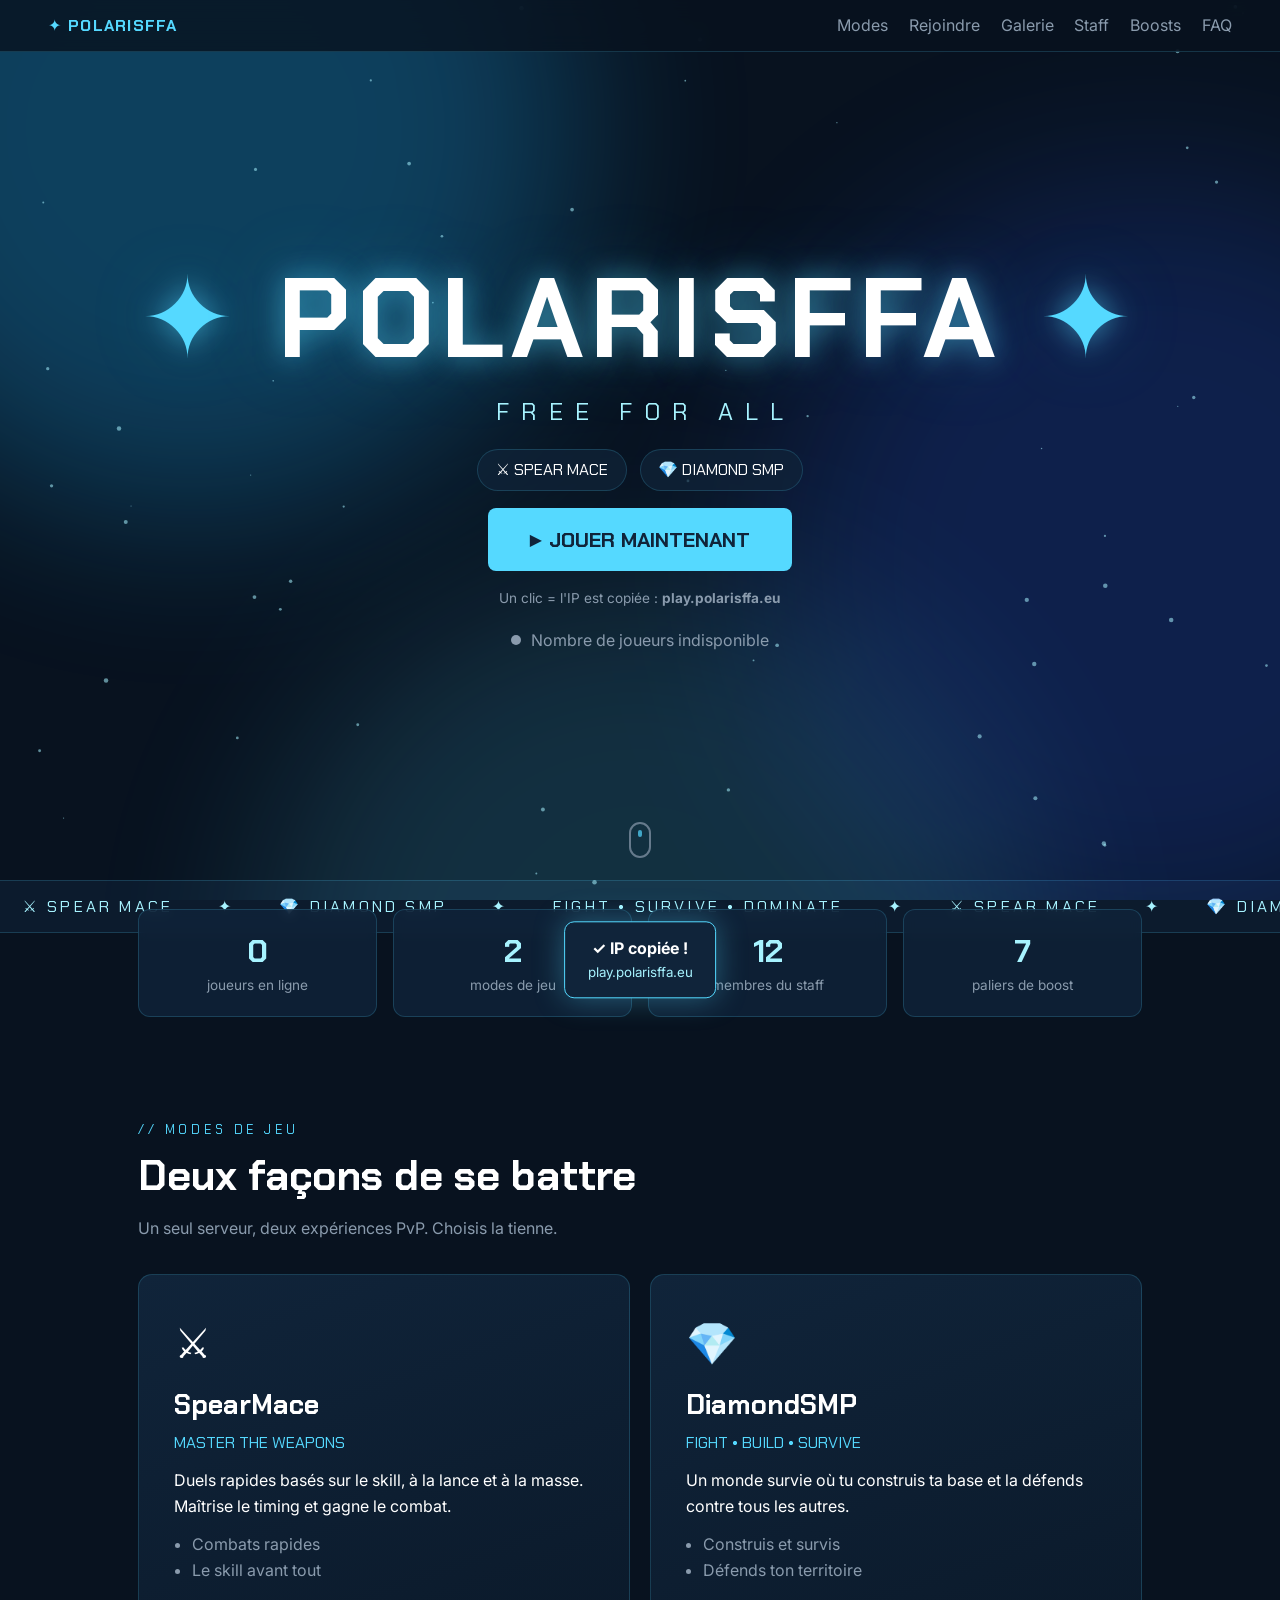
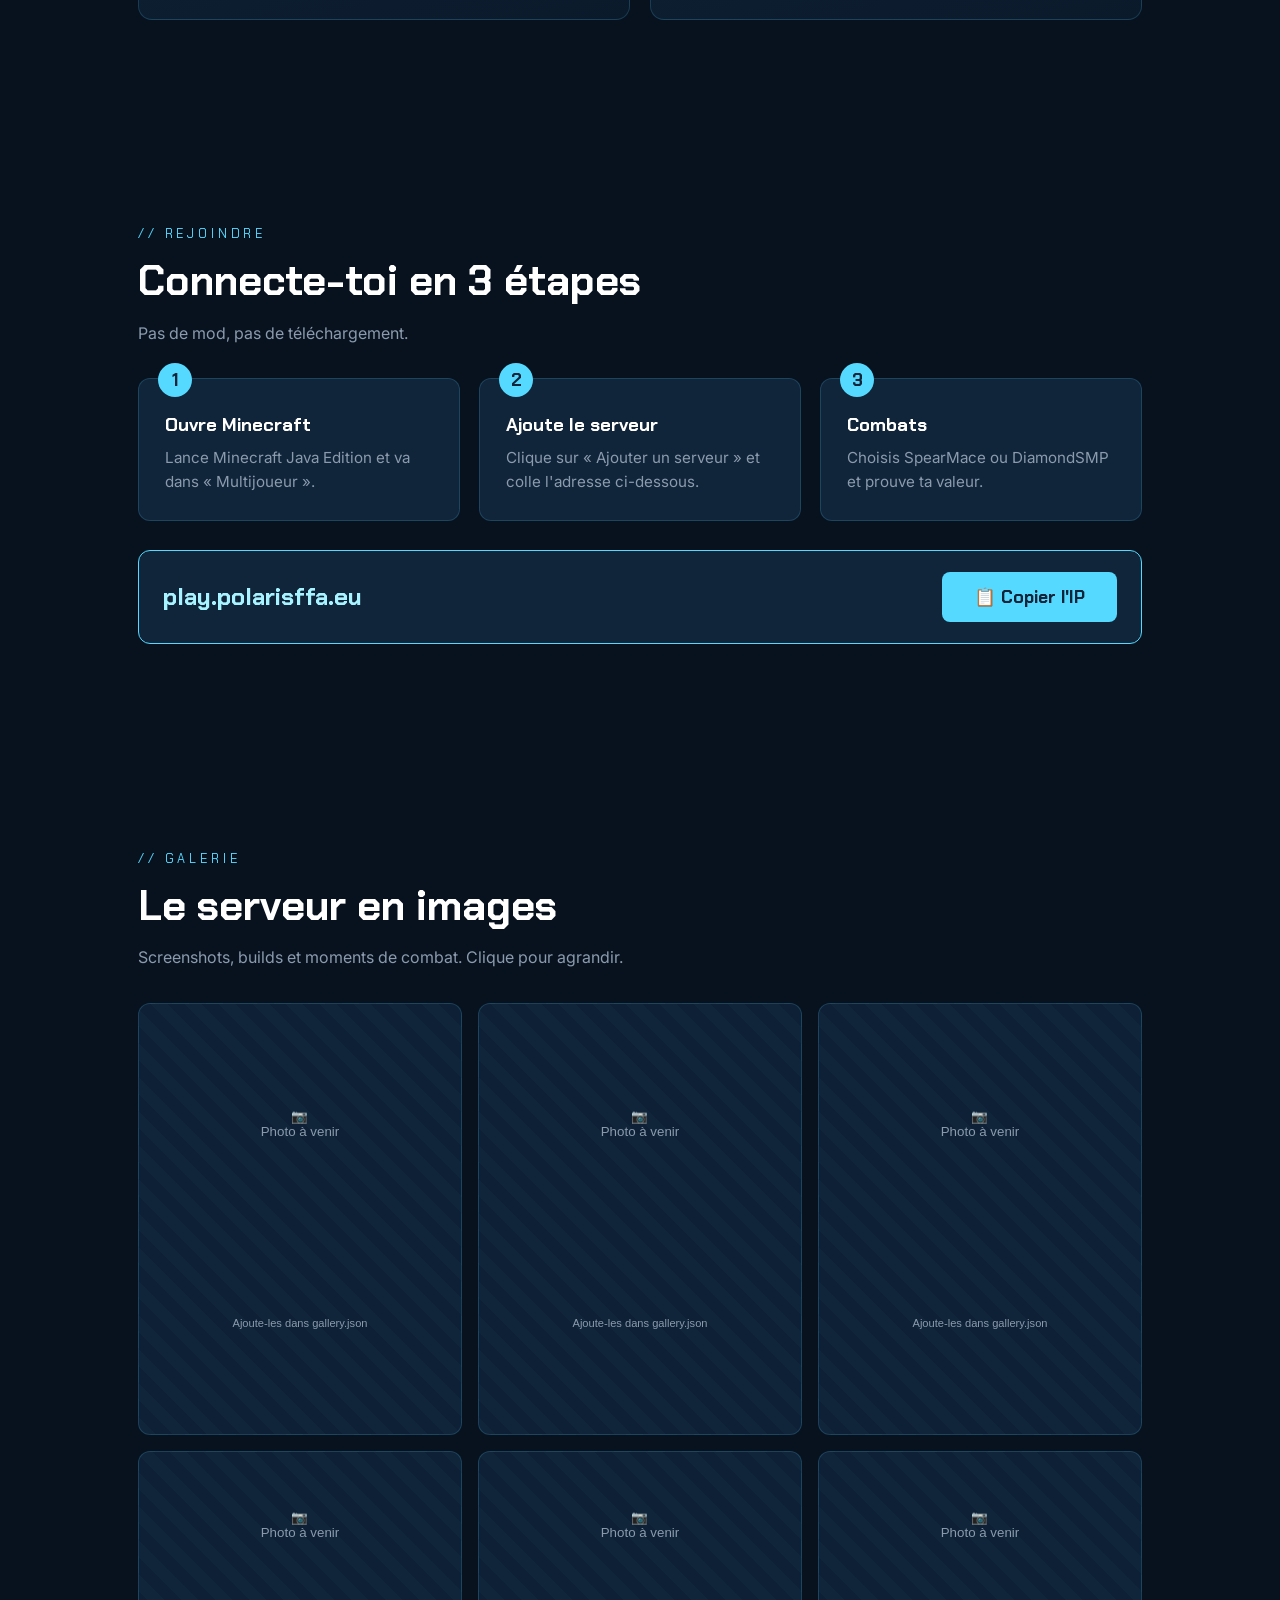
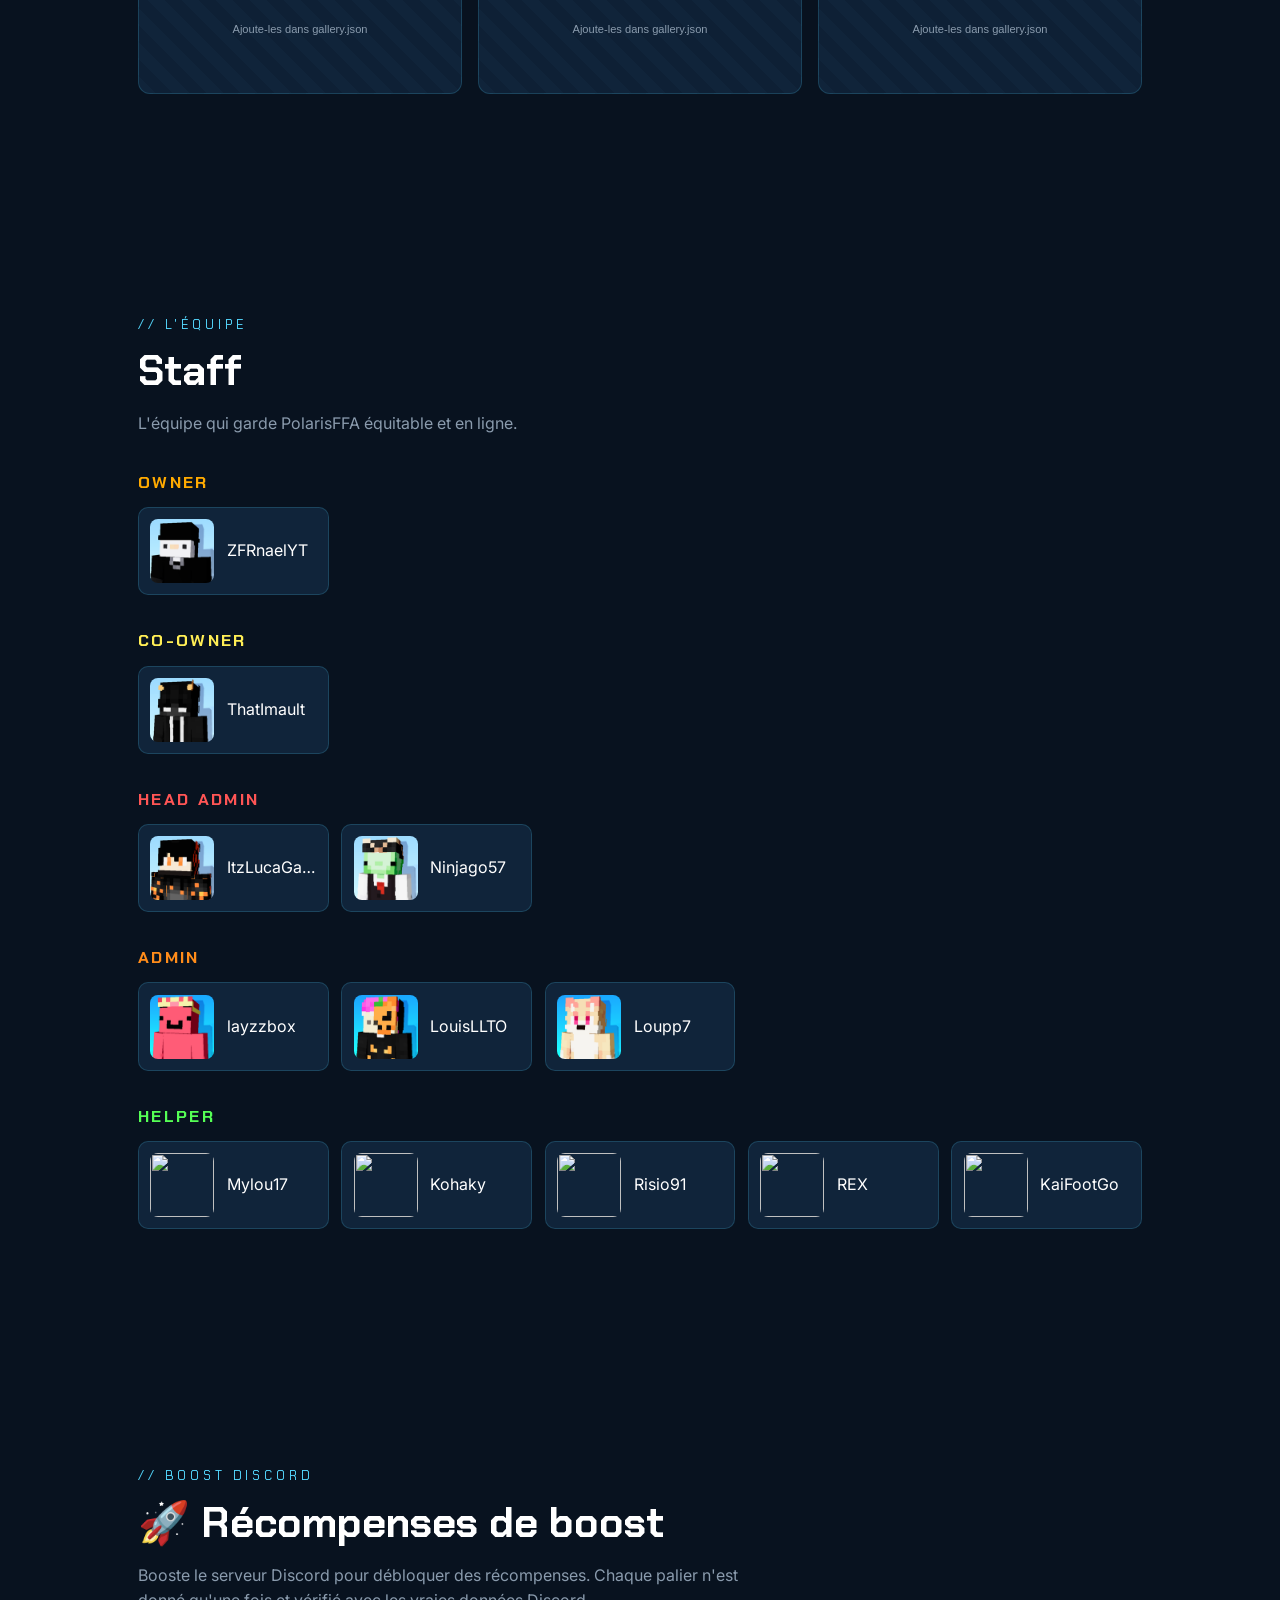
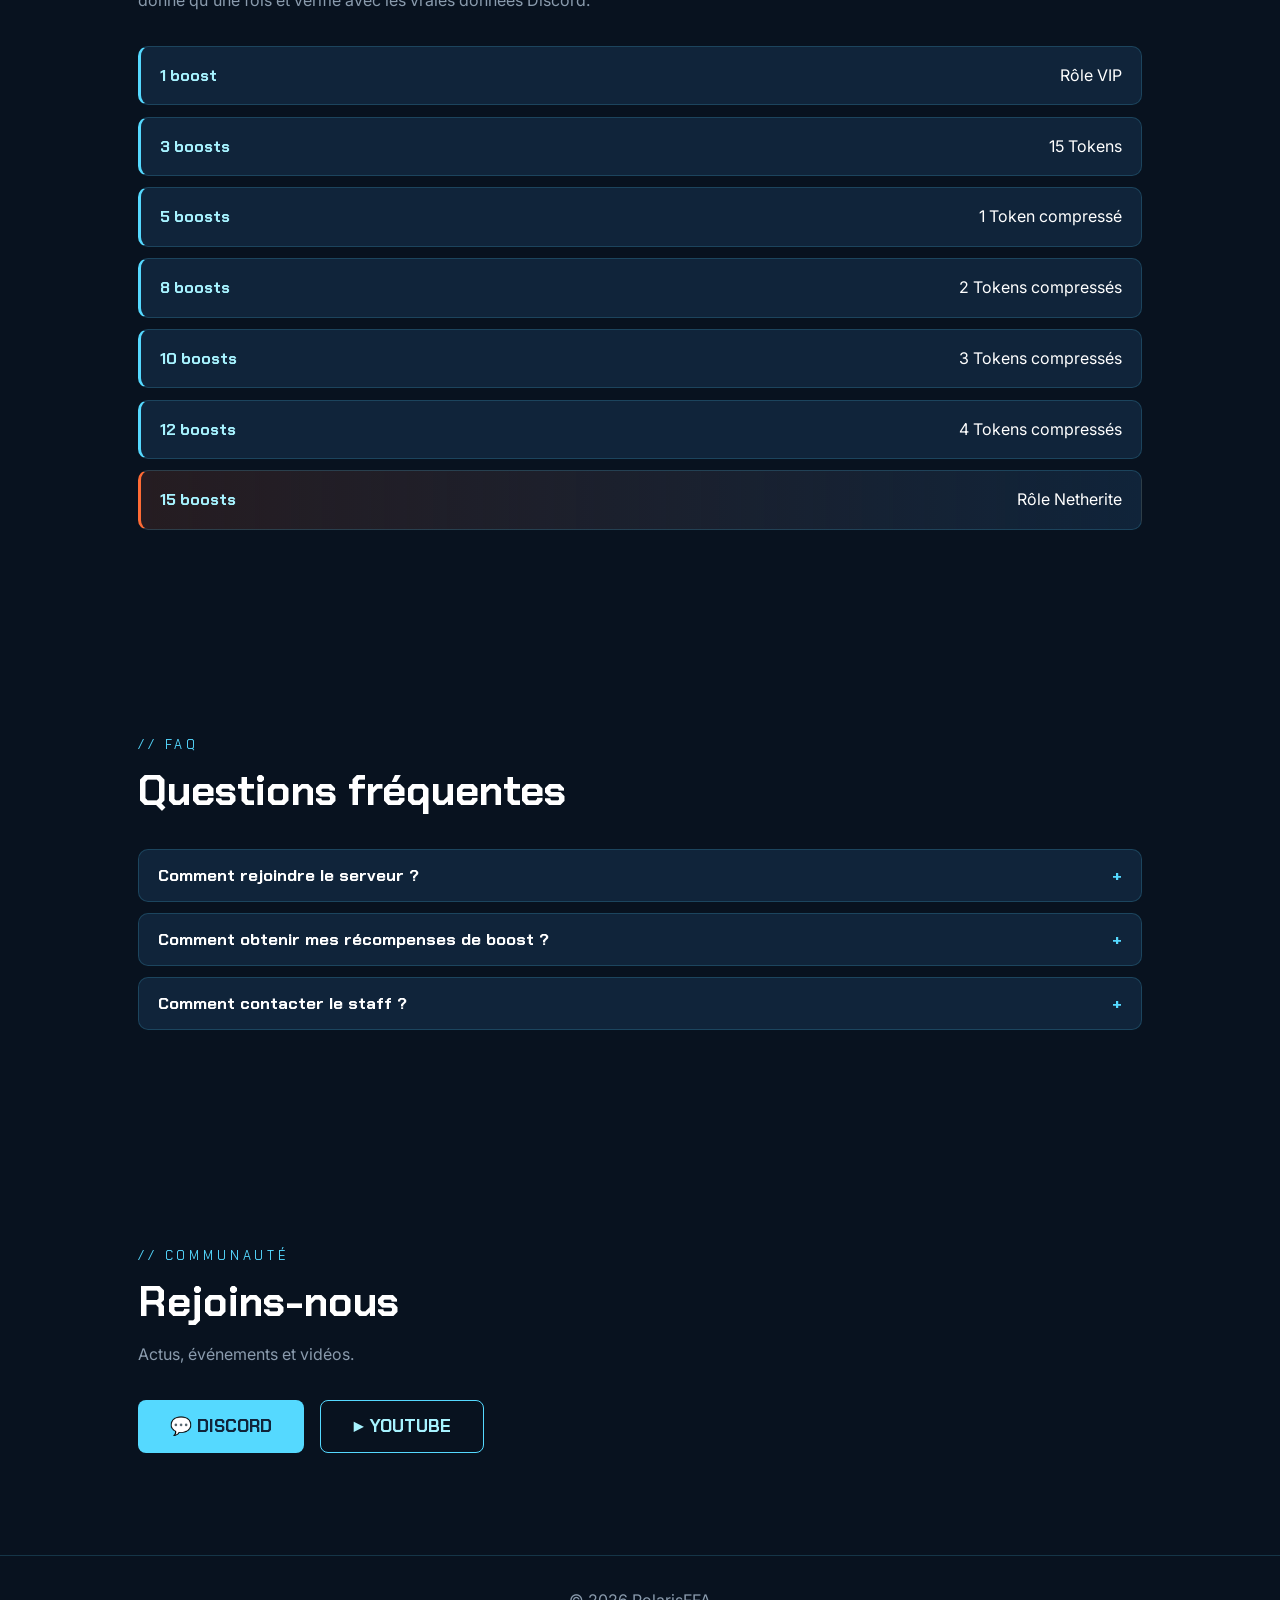
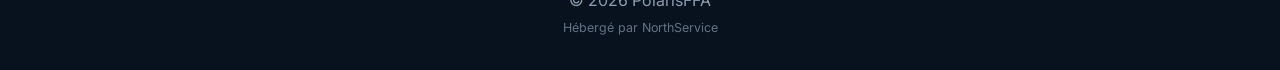
==== commit aa65b51d: "Update index.html" ====
--- a/index.html
+++ b/index.html
@@ -189,7 +189,7 @@
 <section id="faq"><p class="kick rv">// FAQ</p><h2 class="rv">Questions fréquentes</h2><div class="rv" style="margin-top:1.5rem">
 <details><summary>Comment rejoindre le serveur ?</summary><p>Ajoute <b>play.polarisffa.eu</b> dans Minecraft Java Edition (Multijoueur → Ajouter un serveur).</p></details>
 <details><summary>Comment obtenir mes récompenses de boost ?</summary><p>Booste le Discord officiel. Les paliers sont vérifiés automatiquement et chaque récompense n'est donnée qu'une seule fois.</p></details>
-<details><summary>Comment contacter le staff ?</summary><p>Rejoins le Discord et ouvre la discussion avec un membre du staff.</p></details>
+<details><summary>Comment contacter le staff ?</summary><p>Rejoins le Discord et ouvre un ticket un membre du staff te répondra.</p></details>
 </div></section>
 <section id="community"><p class="kick rv">// COMMUNAUTÉ</p><h2 class="rv">Rejoins-nous</h2><p class="lead rv">Actus, événements et vidéos.</p>
 <div class="community rv"><a class="btn" href="https://discord.gg/5UHbcYuntc" target="_blank" rel="noopener">💬 DISCORD</a><a class="btn alt" href="https://www.youtube.com/@PolarisFFA" target="_blank" rel="noopener">▶ YOUTUBE</a></div></section>
@@ -204,7 +204,7 @@
 {r:"CO-OWNER",c:"#FFEE55",m:["ThatImault"]},
 {r:"HEAD ADMIN",c:"#FF5555",m:["ItzLucaGaming","Ninjago57"]},
 {r:"ADMIN",c:"#FF8C1A",m:["layzzbox","LouisLLTO","Loupp7"]},
-{r:"HELPER",c:"#55FF55",m:["Mylou17","Kohaky","Risio91","REX","KaiFootGoat"]}];
+{r:"HELPER",c:"#55FF55",m:["Mylou17","Kohaky","Risio91","REX","KaiFootGo"]}];
 const REWARDS=[[1,"Rôle VIP"],[3,"15 Tokens"],[5,"1 Token compressé"],[8,"2 Tokens compressés"],[10,"3 Tokens compressés"],[12,"4 Tokens compressés"],[15,"Rôle Netherite"]];
 const $=id=>document.getElementById(id);
 const RM=matchMedia("(prefers-reduced-motion:reduce)").matches;
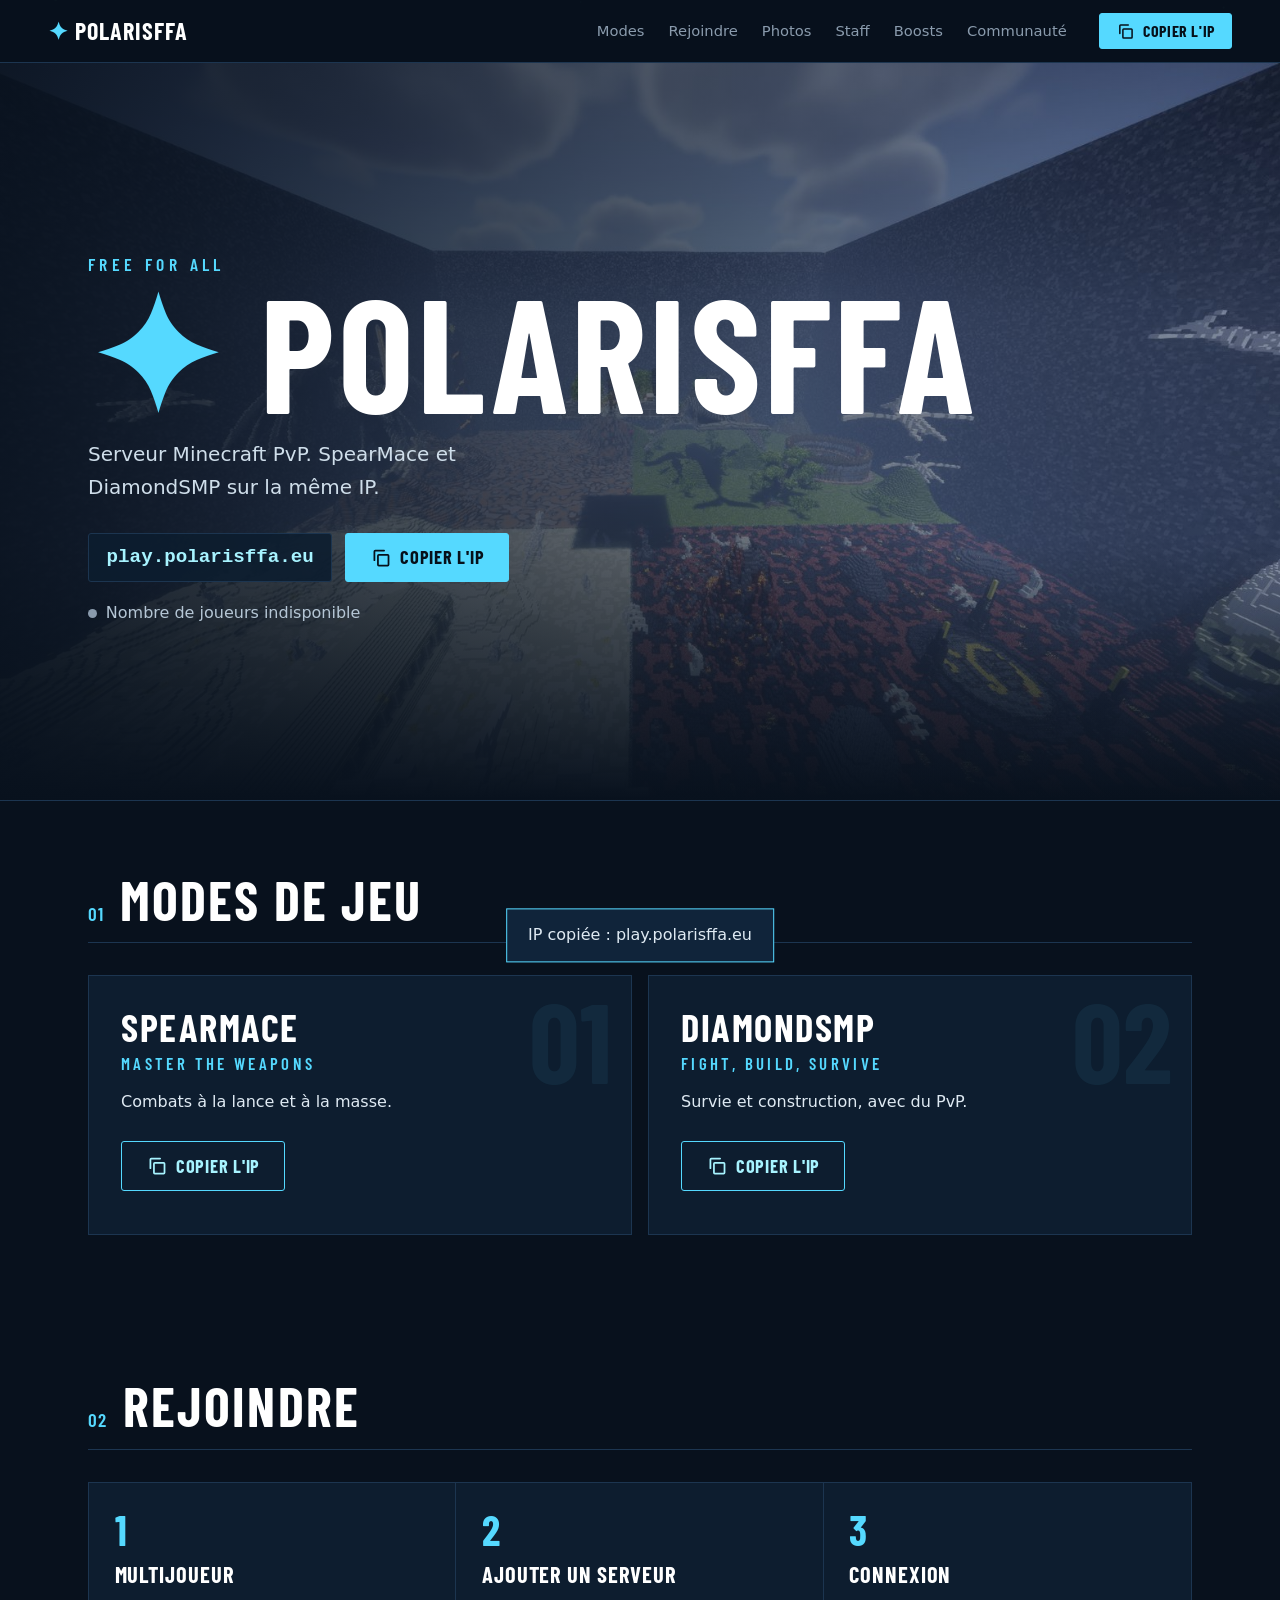
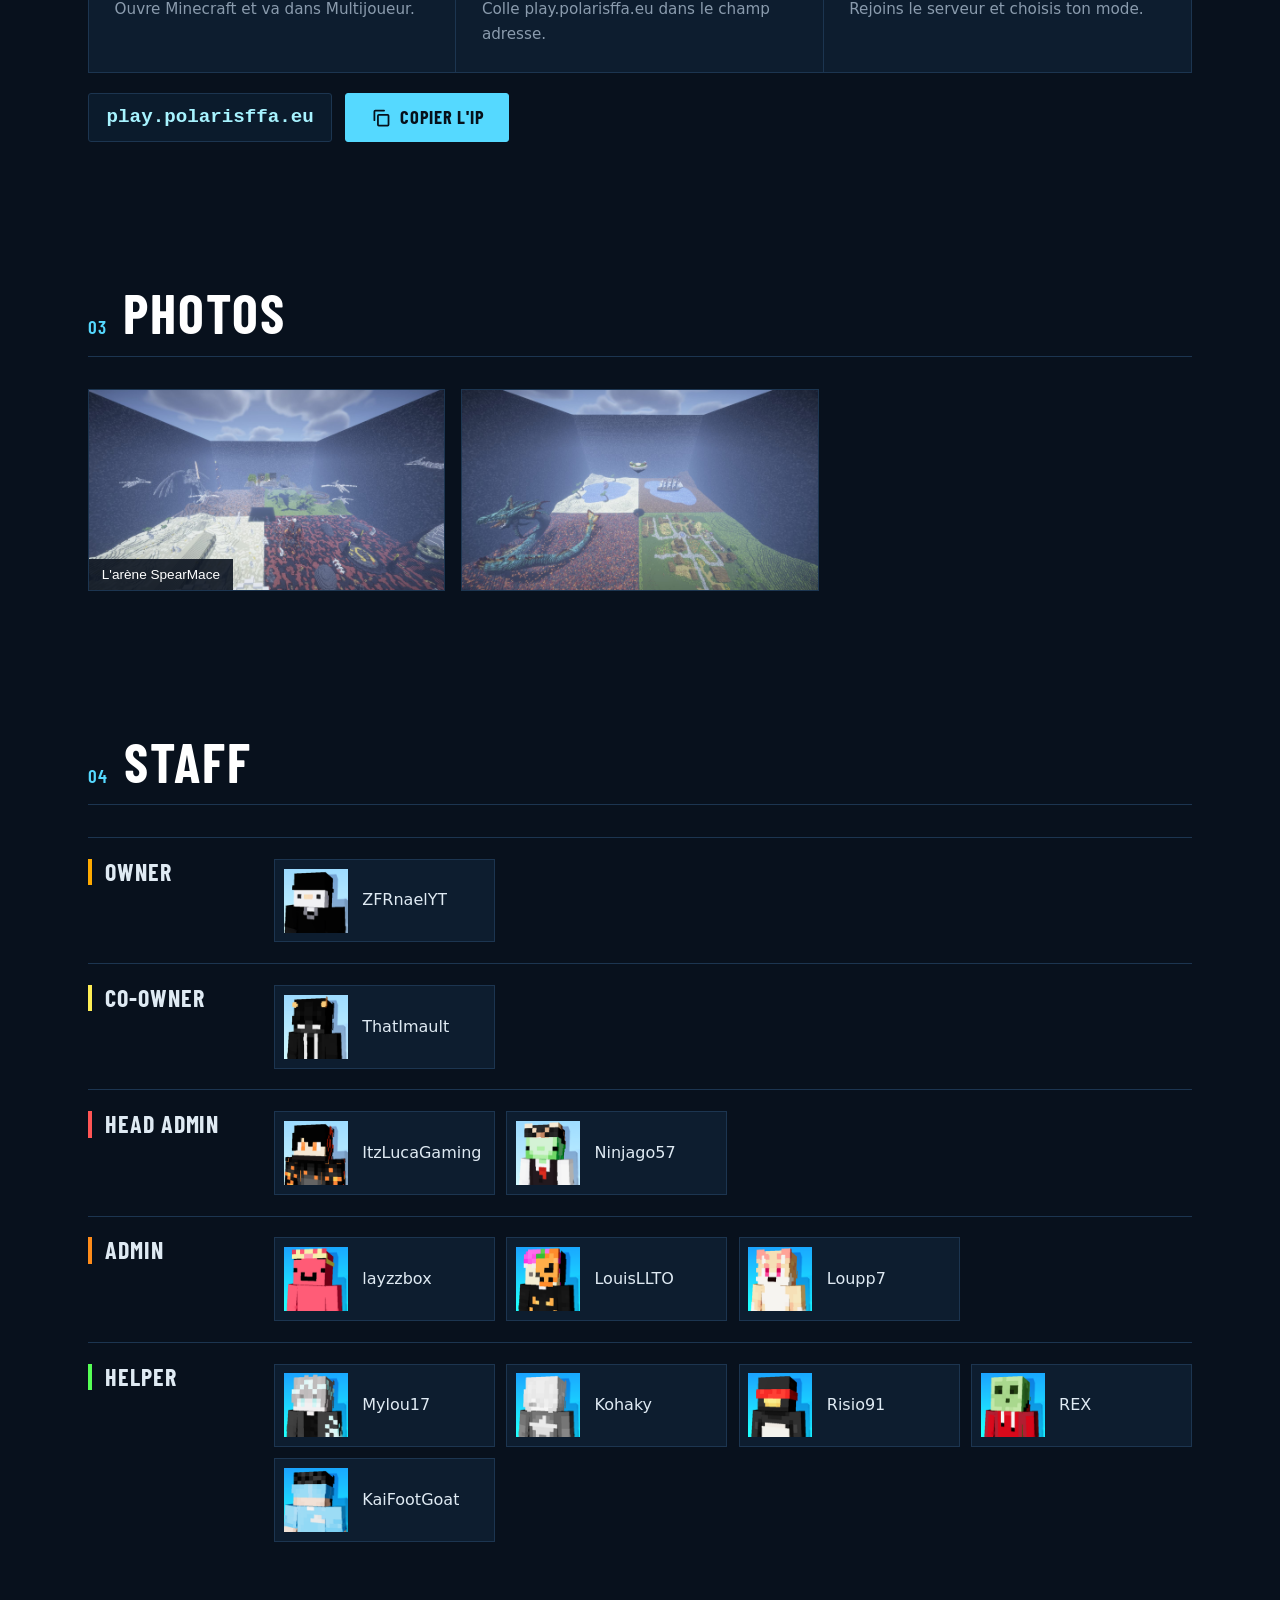
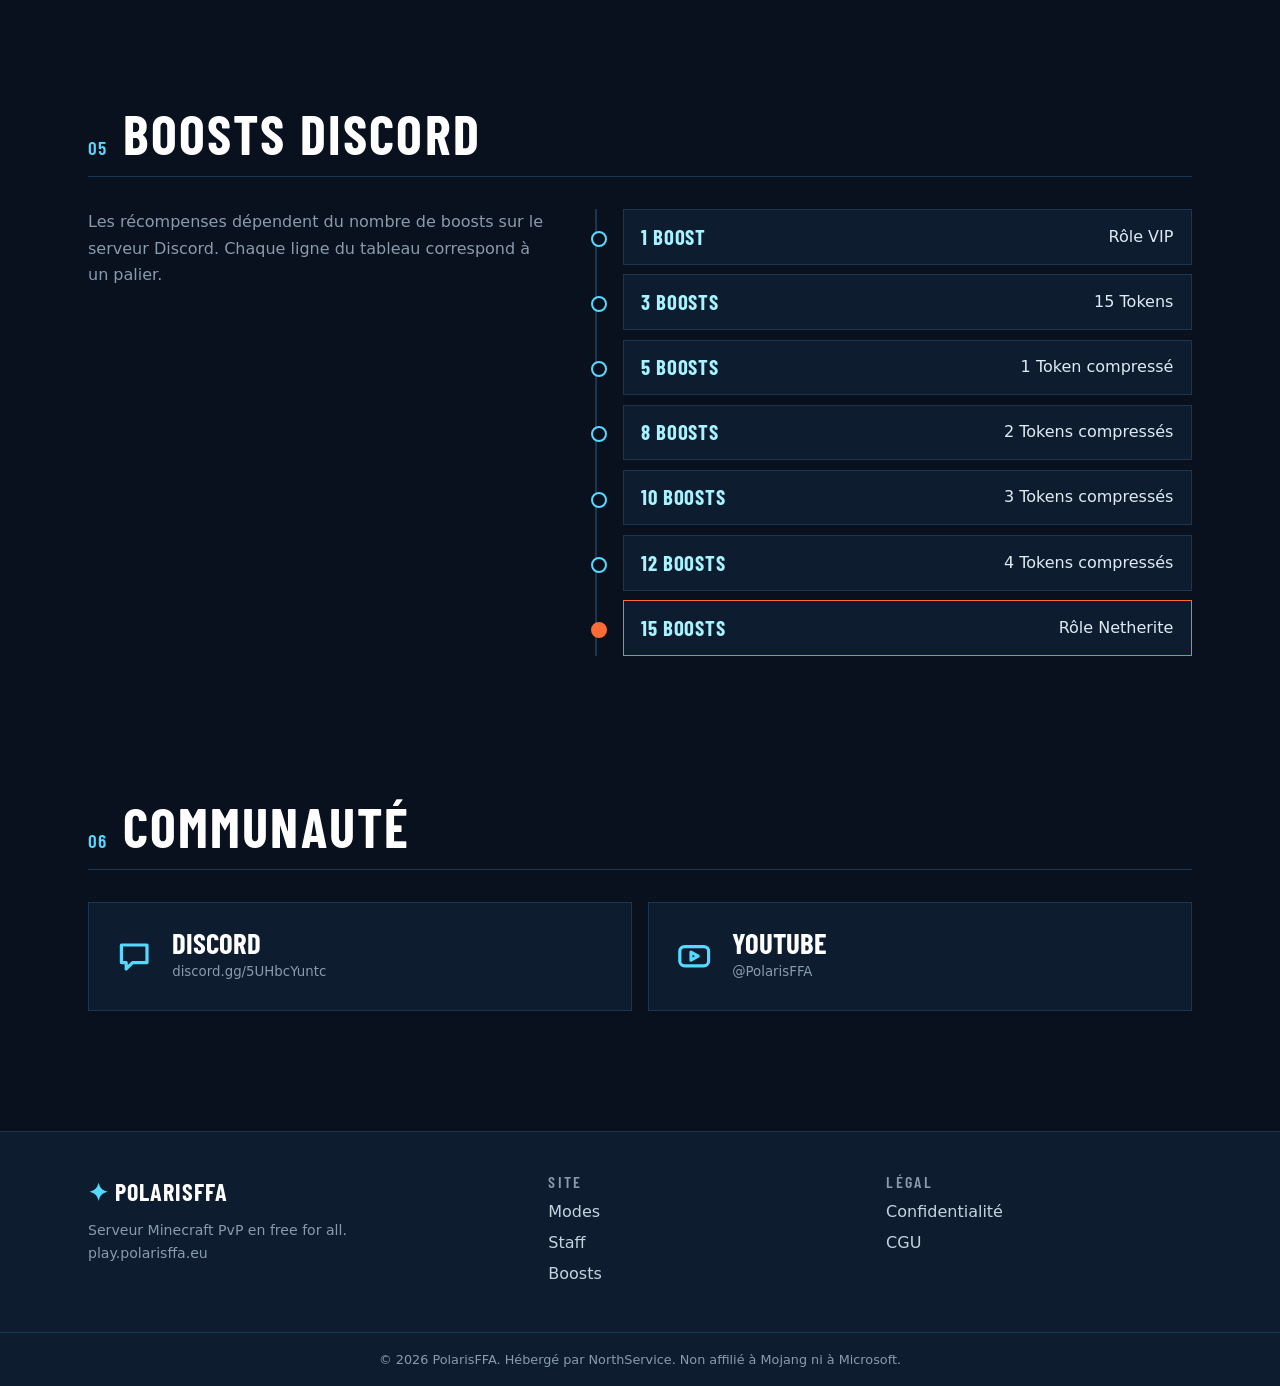
==== commit eb8030c6: "Add files via upload" ====
--- a/index.html
+++ b/index.html
@@ -3,242 +3,112 @@
 <head>
 <meta charset="utf-8">
 <meta name="viewport" content="width=device-width, initial-scale=1">
-<title>PolarisFFA – Serveur Minecraft PvP Free For All</title>
-<meta name="description" content="PolarisFFA : PvP SpearMace et DiamondSMP. Rejoins-nous sur play.polarisffa.eu">
-<link rel="icon" href="data:image/svg+xml,<svg xmlns=%22http://www.w3.org/2000/svg%22 viewBox=%220 0 100 100%22><text y=%22.9em%22 font-size=%2290%22>✦</text></svg>">
-<link rel="preconnect" href="https://fonts.googleapis.com">
-<link rel="preconnect" href="https://fonts.gstatic.com" crossorigin>
-<link href="https://fonts.googleapis.com/css2?family=Chakra+Petch:wght@500;700&family=Inter:wght@400;500&display=swap" rel="stylesheet">
-<style>
-:root{--blue:#55D9FF;--light:#A7F3FF;--dark:#10243A;--gray:#8A9BAD;--bg:#08121f;--panel:#10243A;--line:rgba(85,217,255,.18)}
-*{box-sizing:border-box;margin:0}
-html{scroll-behavior:smooth;scroll-padding-top:70px}
-body{background:var(--bg);color:#fff;font:400 1rem/1.6 Inter,system-ui,sans-serif;overflow-x:hidden}
-h1,h2,h3,.f{font-family:"Chakra Petch",system-ui,sans-serif}
-a{color:inherit}
-.aurora{position:fixed;inset:0;z-index:0;pointer-events:none;overflow:hidden}
-.aurora i{position:absolute;width:60vmax;height:60vmax;border-radius:50%;filter:blur(90px);opacity:.28;animation:drift 22s ease-in-out infinite alternate}
-.aurora i:nth-child(1){background:#1fb6ff;left:-15vmax;top:-20vmax}
-.aurora i:nth-child(2){background:#2b5cff;right:-20vmax;top:20vh;animation-duration:28s;opacity:.2}
-.aurora i:nth-child(3){background:#55D9FF;left:20vw;bottom:-35vmax;animation-duration:34s;opacity:.15}
-@keyframes drift{to{transform:translate(8vmax,6vmax) scale(1.15)}}
-canvas{position:fixed;inset:0;width:100%;height:100%;z-index:0;pointer-events:none}
-header,main,footer{position:relative;z-index:1}
-#bar{position:fixed;top:0;left:0;height:3px;width:0;background:linear-gradient(90deg,var(--blue),#fff);z-index:20}
-nav{position:sticky;top:0;z-index:10;display:flex;align-items:center;justify-content:space-between;gap:1rem;padding:.8rem clamp(1rem,4vw,3rem);background:rgba(8,18,31,.8);backdrop-filter:blur(10px);border-bottom:1px solid var(--line)}
-.brand{font-weight:700;letter-spacing:.08em;text-decoration:none;color:var(--blue)}
-nav ul{display:flex;gap:1.3rem;list-style:none;padding:0}
-nav ul a{text-decoration:none;color:var(--gray);transition:color .2s;position:relative}
-nav ul a::after{content:"";position:absolute;left:0;bottom:-4px;height:2px;width:0;background:var(--blue);transition:width .25s}
-nav ul a:hover,nav ul a:focus-visible{color:var(--light)}
-nav ul a:hover::after{width:100%}
-@media(max-width:760px){nav ul{display:none}}
-.hero{min-height:92vh;display:grid;place-content:center;justify-items:center;text-align:center;padding:4rem 1.2rem 5rem;gap:1.1rem}
-.logo{font-size:clamp(2.5rem,11vw,7rem);font-weight:700;letter-spacing:.06em;line-height:1;text-shadow:0 0 28px rgba(85,217,255,.55),0 0 80px rgba(85,217,255,.25);animation:glow 4s ease-in-out infinite}
-.logo .s{color:var(--blue);display:inline-block;animation:spin 6s ease-in-out infinite}
-.logo .s:last-child{animation-delay:3s}
-@keyframes glow{50%{text-shadow:0 0 16px rgba(85,217,255,.3),0 0 50px rgba(85,217,255,.12)}}
-@keyframes spin{50%{transform:rotate(180deg) scale(.8)}}
-.sub{font-size:clamp(1rem,3vw,1.5rem);letter-spacing:.5em;color:var(--light);padding-left:.5em}
-.modes{display:flex;flex-wrap:wrap;gap:.8rem;justify-content:center}
-.chip{padding:.45rem 1.1rem;border:1px solid var(--line);border-radius:999px;background:rgba(16,36,58,.7);animation:float 5s ease-in-out infinite}
-.chip:nth-child(2){animation-delay:1.2s}
-@keyframes float{50%{transform:translateY(-6px)}}
-.live{display:inline-flex;align-items:center;gap:.6rem;color:var(--gray)}
-.live b{color:var(--light);font-family:"Chakra Petch",sans-serif;font-size:1.2rem}
-.dot{width:10px;height:10px;border-radius:50%;background:var(--gray)}
-.dot.on{background:#4ade80;box-shadow:0 0 0 0 rgba(74,222,128,.6);animation:pulse 2s infinite}
-@keyframes pulse{to{box-shadow:0 0 0 12px rgba(74,222,128,0)}}
-.btn{position:relative;overflow:hidden;display:inline-flex;align-items:center;gap:.5rem;padding:.9rem 2rem;border:0;border-radius:8px;background:var(--blue);color:var(--dark);font:700 1.1rem "Chakra Petch",sans-serif;cursor:pointer;text-decoration:none;transition:transform .15s,box-shadow .25s}
-.btn::before{content:"";position:absolute;top:0;left:-80%;width:50%;height:100%;background:linear-gradient(100deg,transparent,rgba(255,255,255,.55),transparent);transform:skewX(-20deg);animation:shine 4s infinite}
-@keyframes shine{60%,100%{left:140%}}
-.btn:hover,.btn:focus-visible{transform:translateY(-3px) scale(1.03);box-shadow:0 0 30px rgba(85,217,255,.55)}
-.btn.alt{background:transparent;color:var(--light);border:1px solid var(--blue)}
-.btn.alt::before{display:none}
-.btn.big{font-size:1.3rem;padding:1.1rem 2.6rem}
-:focus-visible{outline:2px solid var(--light);outline-offset:3px}
-.hint{font-size:.85rem;color:var(--gray)}
-.scroll{position:absolute;bottom:1.4rem;left:50%;width:22px;height:36px;margin-left:-11px;border:2px solid var(--gray);border-radius:12px;opacity:.7}
-.scroll::after{content:"";position:absolute;left:50%;top:6px;width:4px;height:7px;margin-left:-2px;border-radius:2px;background:var(--blue);animation:wheel 1.8s infinite}
-@keyframes wheel{to{transform:translateY(12px);opacity:0}}
-.marq{overflow:hidden;border-block:1px solid var(--line);background:rgba(16,36,58,.55);white-space:nowrap}
-.marq div{display:inline-block;padding:.8rem 0;animation:mq 28s linear infinite;color:var(--light);letter-spacing:.2em}
-.marq span{margin:0 1.4rem}
-@keyframes mq{to{transform:translateX(-50%)}}
-section{padding:clamp(3.5rem,8vw,6.5rem) clamp(1rem,5vw,3rem);max-width:1100px;margin:auto}
-.kick{color:var(--blue);letter-spacing:.3em;font-size:.8rem;font-family:"Chakra Petch",sans-serif}
-h2{font-size:clamp(1.7rem,4.5vw,2.6rem);margin:.2rem 0 .4rem}
-.lead{color:var(--gray);margin-bottom:2rem;max-width:60ch}
-.stats{display:grid;grid-template-columns:repeat(4,1fr);gap:1rem;max-width:1100px;margin:-1.5rem auto 0;padding:0 clamp(1rem,5vw,3rem)}
-.stat{padding:1.2rem;text-align:center;border:1px solid var(--line);border-radius:12px;background:rgba(16,36,58,.8);backdrop-filter:blur(6px)}
-.stat b{display:block;font:700 2rem "Chakra Petch",sans-serif;color:var(--light)}
-.stat span{color:var(--gray);font-size:.85rem}
-@media(max-width:640px){.stats{grid-template-columns:1fr 1fr}}
-.grid2{display:grid;grid-template-columns:1fr 1fr;gap:1.2rem}
-@media(max-width:760px){.grid2{grid-template-columns:1fr}}
-.mode{--rx:0deg;--ry:0deg;padding:2.2rem;border:1px solid var(--line);border-radius:14px;background:linear-gradient(160deg,var(--panel),#0b1a2b);transform:perspective(800px) rotateX(var(--rx)) rotateY(var(--ry));transition:transform .15s,border-color .3s,box-shadow .3s}
-.mode:hover{border-color:var(--blue);box-shadow:0 10px 50px -12px rgba(85,217,255,.45)}
-.mode .ic{font-size:2.6rem;display:block;margin-bottom:.4rem;animation:float 4s ease-in-out infinite}
-.mode h3{font-size:1.7rem}
-.mode .k{color:var(--blue);margin:.2rem 0 .8rem}
-.mode ul{padding-left:1.1rem;color:var(--gray);margin-top:.8rem}
-.steps{display:grid;grid-template-columns:repeat(3,1fr);gap:1.2rem;counter-reset:s}
-@media(max-width:760px){.steps{grid-template-columns:1fr}}
-.step{position:relative;padding:1.6rem;border:1px solid var(--line);border-radius:12px;background:var(--panel)}
-.step::before{counter-increment:s;content:counter(s);position:absolute;top:-16px;left:1.2rem;width:34px;height:34px;display:grid;place-items:center;border-radius:50%;background:var(--blue);color:var(--dark);font:700 1.1rem "Chakra Petch",sans-serif}
-.step h3{margin:.4rem 0 .3rem;font-size:1.15rem}
-.step p{color:var(--gray);font-size:.95rem}
-.ipcard{display:flex;flex-wrap:wrap;gap:1rem;align-items:center;justify-content:space-between;margin-top:1.8rem;padding:1.3rem 1.5rem;border:1px solid var(--blue);border-radius:12px;background:var(--panel)}
-.ipcard code{font:700 1.5rem "Chakra Petch",sans-serif;color:var(--light)}
-.gal{columns:3 220px;column-gap:1rem}
-.gal button{display:block;width:100%;margin:0 0 1rem;padding:0;border:1px solid var(--line);border-radius:12px;overflow:hidden;background:var(--panel);cursor:zoom-in;break-inside:avoid;position:relative}
-.gal img{display:block;width:100%;height:auto;transition:transform .5s}
-.gal button:hover img{transform:scale(1.07)}
-.gal figcaption{position:absolute;inset:auto 0 0 0;padding:1.4rem .8rem .6rem;background:linear-gradient(transparent,rgba(8,18,31,.9));font-size:.85rem;text-align:left;transform:translateY(100%);transition:transform .3s}
-.gal button:hover figcaption,.gal button:focus-visible figcaption{transform:none}
-.gal .empty{aspect-ratio:4/3;display:grid;place-items:center;text-align:center;color:var(--gray);cursor:default;padding:1rem;background:repeating-linear-gradient(45deg,var(--panel),var(--panel) 12px,#0e2035 12px,#0e2035 24px)}
-#lb{position:fixed;inset:0;z-index:50;display:none;place-items:center;background:rgba(4,10,18,.93);padding:1rem}
-#lb.open{display:grid;animation:fade .25s}
-@keyframes fade{from{opacity:0}}
-#lb img{max-width:92vw;max-height:80vh;border-radius:10px;box-shadow:0 0 60px rgba(85,217,255,.25)}
-#lb p{text-align:center;margin-top:.8rem;color:var(--light)}
-#lb button{position:absolute;border:1px solid var(--line);background:var(--panel);color:#fff;width:46px;height:46px;border-radius:50%;font-size:1.3rem;cursor:pointer}
-#lb .x{top:1rem;right:1rem}#lb .p{left:1rem;top:50%}#lb .n{right:1rem;top:50%}
-.tier{margin-bottom:2rem}
-.tier h3{font-size:1.05rem;letter-spacing:.14em;margin-bottom:.7rem}
-.staff{display:grid;grid-template-columns:repeat(auto-fill,minmax(170px,1fr));gap:.8rem}
-.card{display:flex;align-items:center;gap:.8rem;padding:.7rem;border:1px solid var(--line);border-radius:10px;background:var(--panel);transition:transform .25s,border-color .25s,box-shadow .25s}
-.card:hover{transform:translateY(-5px) rotate(-.6deg);border-color:var(--c);box-shadow:0 10px 30px -10px var(--c)}
-.card img{width:64px;height:64px;border-radius:8px;object-fit:cover;background:var(--dark);transition:transform .3s}
-.card:hover img{transform:scale(1.08)}
-.card span{overflow:hidden;text-overflow:ellipsis}
-.rewards{list-style:none;padding:0;display:grid;gap:.7rem;position:relative}
-.rewards li{display:flex;justify-content:space-between;gap:1rem;padding:1rem 1.2rem;border:1px solid var(--line);border-left:3px solid var(--blue);border-radius:10px;background:var(--panel);transition:transform .2s,box-shadow .2s}
-.rewards li:hover{transform:translateX(6px);box-shadow:0 0 24px -8px var(--blue)}
-.rewards b{font-family:"Chakra Petch",sans-serif;color:var(--light)}
-.rewards li:last-child{border-left-color:#ff6b35;background:linear-gradient(90deg,rgba(255,107,53,.12),var(--panel))}
-details{border:1px solid var(--line);border-radius:10px;background:var(--panel);margin-bottom:.7rem;padding:.9rem 1.2rem}
-summary{cursor:pointer;font:700 1.05rem "Chakra Petch",sans-serif;list-style:none;display:flex;justify-content:space-between}
-summary::after{content:"+";color:var(--blue);transition:transform .25s}
-details[open] summary::after{transform:rotate(45deg)}
-details p{color:var(--gray);margin-top:.6rem}
-.community{display:flex;flex-wrap:wrap;gap:1rem}
-footer{border-top:1px solid var(--line);padding:2rem 1rem;text-align:center;color:var(--gray)}
-footer small{display:block;font-size:.78rem;opacity:.7;margin-top:.3rem}
-#toast{position:fixed;left:50%;bottom:1.6rem;z-index:60;transform:translate(-50%,160%);padding:.9rem 1.4rem;border:1px solid var(--blue);border-radius:10px;background:var(--panel);box-shadow:0 0 30px rgba(85,217,255,.35);text-align:center;transition:transform .35s cubic-bezier(.2,1.3,.4,1)}
-#toast.show{transform:translate(-50%,0)}
-#toast small{display:block;color:var(--light)}
-.js .rv{opacity:0;transform:translateY(28px);transition:opacity .7s,transform .7s}
-.js .rv.in{opacity:1;transform:none}
-@media(prefers-reduced-motion:reduce){*{animation:none!important;transition:none!important}html{scroll-behavior:auto}.js .rv{opacity:1;transform:none}}
-</style>
+<link rel="icon" href="favicon.svg" type="image/svg+xml">
+<link rel="alternate icon" href="favicon.ico">
+<link rel="apple-touch-icon" href="favicon.png">
+<meta name="theme-color" content="#08111d">
+<link rel="preload" href="assets/fonts/barlow-condensed-latin-700-normal.woff2" as="font" type="font/woff2" crossorigin>
+<link rel="stylesheet" href="style.css">
+<script src="protect.js"></script>
+<title>PolarisFFA | Serveur Minecraft PvP</title>
+<meta name="description" content="PolarisFFA est un serveur Minecraft PvP en free for all avec deux modes : SpearMace et DiamondSMP. IP : play.polarisffa.eu">
 </head>
 <body>
-<script>document.documentElement.classList.add("js")</script>
-<div id="bar"></div>
-<div class="aurora" aria-hidden="true"><i></i><i></i><i></i></div>
 <canvas id="snow" aria-hidden="true"></canvas>
-<header>
 <nav>
-<a class="brand f" href="#top">✦ POLARISFFA</a>
-<ul><li><a href="#modes">Modes</a></li><li><a href="#rejoindre">Rejoindre</a></li><li><a href="#galerie">Galerie</a></li><li><a href="#staff">Staff</a></li><li><a href="#boosts">Boosts</a></li><li><a href="#faq">FAQ</a></li></ul>
+<a class="brand" href="index.html"><b>✦</b> POLARISFFA</a>
+<ul><li><a href="index.html#modes">Modes</a></li><li><a href="index.html#rejoindre">Rejoindre</a></li><li id="navgal" hidden><a href="index.html#galerie">Photos</a></li><li><a href="index.html#staff">Staff</a></li><li><a href="index.html#boosts">Boosts</a></li><li><a href="index.html#communaute">Communauté</a></li></ul>
+<button class="btn" data-copy><svg class="i" viewBox="0 0 24 24" aria-hidden="true"><rect x="9" y="9" width="12" height="12" rx="1"/><path d="M5 15V5a1 1 0 0 1 1-1h10"/></svg>Copier l'IP</button>
 </nav>
-<div class="hero" id="top">
-<h1 class="logo"><span class="s">✦</span> POLARISFFA <span class="s">✦</span></h1>
-<p class="sub f">FREE FOR ALL</p>
-<div class="modes f"><span class="chip">⚔ SPEAR MACE</span><span class="chip">💎 DIAMOND SMP</span></div>
-<button class="btn big" id="play">▶ JOUER MAINTENANT</button>
-<p class="hint">Un clic = l'IP est copiée : <b>play.polarisffa.eu</b></p>
-<p class="live"><span class="dot" id="dot"></span><span id="livetxt">Vérification…</span></p>
-<div class="scroll" aria-hidden="true"></div>
+<header class="hero" id="top">
+<div class="hero-bg"></div>
+<div class="hero-in">
+<p class="eyebrow">Free for all</p>
+<h1><span>✦</span> PolarisFFA</h1>
+<p class="tag">Serveur Minecraft PvP. SpearMace et DiamondSMP sur la même IP.</p>
+<div class="ipline"><span class="ipbox">play.polarisffa.eu</span><button class="btn" data-copy><svg class="i" viewBox="0 0 24 24" aria-hidden="true"><rect x="9" y="9" width="12" height="12" rx="1"/><path d="M5 15V5a1 1 0 0 1 1-1h10"/></svg>Copier l'IP</button></div>
+<p class="live"><span class="dot" id="dot"></span><span id="livetxt">Vérification du serveur</span></p>
 </div>
 </header>
-<div class="marq f" aria-hidden="true"><div id="mq"></div></div>
-<div class="stats rv">
-<div class="stat"><b id="s1">0</b><span>joueurs en ligne</span></div>
-<div class="stat"><b id="s2">0</b><span>modes de jeu</span></div>
-<div class="stat"><b id="s3">0</b><span>membres du staff</span></div>
-<div class="stat"><b id="s4">0</b><span>paliers de boost</span></div>
-</div>
 <main>
 <section id="modes">
-<p class="kick rv">// MODES DE JEU</p><h2 class="rv">Deux façons de se battre</h2>
-<p class="lead rv">Un seul serveur, deux expériences PvP. Choisis la tienne.</p>
-<div class="grid2">
-<article class="mode rv"><span class="ic">⚔</span><h3>SpearMace</h3><p class="k f">MASTER THE WEAPONS</p><p>Duels rapides basés sur le skill, à la lance et à la masse. Maîtrise le timing et gagne le combat.</p><ul><li>Combats rapides</li><li>Le skill avant tout</li></ul></article>
-<article class="mode rv"><span class="ic">💎</span><h3>DiamondSMP</h3><p class="k f">FIGHT • BUILD • SURVIVE</p><p>Un monde survie où tu construis ta base et la défends contre tous les autres.</p><ul><li>Construis et survis</li><li>Défends ton territoire</li></ul></article>
+<div class="sh"><span class="num">01</span><h2>Modes de jeu</h2></div>
+<div class="modes">
+<article class="mode"><span class="big">01</span><h3>SpearMace</h3><p class="k">Master the weapons</p><p>Combats à la lance et à la masse.</p><button class="btn alt" data-copy><svg class="i" viewBox="0 0 24 24" aria-hidden="true"><rect x="9" y="9" width="12" height="12" rx="1"/><path d="M5 15V5a1 1 0 0 1 1-1h10"/></svg>Copier l'IP</button></article>
+<article class="mode"><span class="big">02</span><h3>DiamondSMP</h3><p class="k">Fight, build, survive</p><p>Survie et construction, avec du PvP.</p><button class="btn alt" data-copy><svg class="i" viewBox="0 0 24 24" aria-hidden="true"><rect x="9" y="9" width="12" height="12" rx="1"/><path d="M5 15V5a1 1 0 0 1 1-1h10"/></svg>Copier l'IP</button></article>
 </div>
 </section>
 <section id="rejoindre">
-<p class="kick rv">// REJOINDRE</p><h2 class="rv">Connecte-toi en 3 étapes</h2>
-<p class="lead rv">Pas de mod, pas de téléchargement.</p>
-<div class="steps">
-<div class="step rv"><h3>Ouvre Minecraft</h3><p>Lance Minecraft Java Edition et va dans « Multijoueur ».</p></div>
-<div class="step rv"><h3>Ajoute le serveur</h3><p>Clique sur « Ajouter un serveur » et colle l'adresse ci-dessous.</p></div>
-<div class="step rv"><h3>Combats</h3><p>Choisis SpearMace ou DiamondSMP et prouve ta valeur.</p></div>
+<div class="sh"><span class="num">02</span><h2>Rejoindre</h2></div>
+<div class="join">
+<div><span class="num">1</span><h3>Multijoueur</h3><p>Ouvre Minecraft et va dans Multijoueur.</p></div>
+<div><span class="num">2</span><h3>Ajouter un serveur</h3><p>Colle play.polarisffa.eu dans le champ adresse.</p></div>
+<div><span class="num">3</span><h3>Connexion</h3><p>Rejoins le serveur et choisis ton mode.</p></div>
 </div>
-<div class="ipcard rv"><code>play.polarisffa.eu</code><button class="btn" id="copy2">📋 Copier l'IP</button></div>
+<div class="joinip"><span class="ipbox">play.polarisffa.eu</span><button class="btn" data-copy><svg class="i" viewBox="0 0 24 24" aria-hidden="true"><rect x="9" y="9" width="12" height="12" rx="1"/><path d="M5 15V5a1 1 0 0 1 1-1h10"/></svg>Copier l'IP</button></div>
 </section>
-<section id="galerie">
-<p class="kick rv">// GALERIE</p><h2 class="rv">Le serveur en images</h2>
-<p class="lead rv">Screenshots, builds et moments de combat. Clique pour agrandir.</p>
-<div class="gal rv" id="gal"></div>
+<section id="galerie" hidden>
+<div class="sh"><span class="num">03</span><h2>Photos</h2></div>
+<div class="gal" id="gal"></div>
 </section>
-<section id="staff"><p class="kick rv">// L'ÉQUIPE</p><h2 class="rv">Staff</h2><p class="lead rv">L'équipe qui garde PolarisFFA équitable et en ligne.</p><div id="stafflist"></div></section>
-<section id="boosts"><p class="kick rv">// BOOST DISCORD</p><h2 class="rv">🚀 Récompenses de boost</h2><p class="lead rv">Booste le serveur Discord pour débloquer des récompenses. Chaque palier n'est donné qu'une fois et vérifié avec les vraies données Discord.</p><ul class="rewards" id="rewardlist"></ul></section>
-<section id="faq"><p class="kick rv">// FAQ</p><h2 class="rv">Questions fréquentes</h2><div class="rv" style="margin-top:1.5rem">
-<details><summary>Comment rejoindre le serveur ?</summary><p>Ajoute <b>play.polarisffa.eu</b> dans Minecraft Java Edition (Multijoueur → Ajouter un serveur).</p></details>
-<details><summary>Comment obtenir mes récompenses de boost ?</summary><p>Booste le Discord officiel. Les paliers sont vérifiés automatiquement et chaque récompense n'est donnée qu'une seule fois.</p></details>
-<details><summary>Comment contacter le staff ?</summary><p>Rejoins le Discord et ouvre un ticket un membre du staff te répondra.</p></details>
-</div></section>
-<section id="community"><p class="kick rv">// COMMUNAUTÉ</p><h2 class="rv">Rejoins-nous</h2><p class="lead rv">Actus, événements et vidéos.</p>
-<div class="community rv"><a class="btn" href="https://discord.gg/5UHbcYuntc" target="_blank" rel="noopener">💬 DISCORD</a><a class="btn alt" href="https://www.youtube.com/@PolarisFFA" target="_blank" rel="noopener">▶ YOUTUBE</a></div></section>
+<section id="staff">
+<div class="sh"><span class="num">04</span><h2>Staff</h2></div>
+<div id="stafflist"></div>
+</section>
+<section id="boosts">
+<div class="sh"><span class="num">05</span><h2>Boosts Discord</h2></div>
+<div class="boost">
+<p class="lead">Les récompenses dépendent du nombre de boosts sur le serveur Discord. Chaque ligne du tableau correspond à un palier.</p>
+<ol class="ladder" id="rewardlist"></ol>
+</div>
+</section>
+<section id="communaute">
+<div class="sh"><span class="num">06</span><h2>Communauté</h2></div>
+<div class="links">
+<a href="https://discord.gg/5UHbcYuntc" target="_blank" rel="noopener"><svg class="i" viewBox="0 0 24 24" aria-hidden="true"><path d="M4 5h16v11H11l-4 4v-4H4z"/></svg><span><b>Discord</b><small>discord.gg/5UHbcYuntc</small></span></a>
+<a href="https://www.youtube.com/@PolarisFFA" target="_blank" rel="noopener"><svg class="i" viewBox="0 0 24 24" aria-hidden="true"><rect x="3" y="6" width="18" height="12" rx="3"/><path d="M10 9.5v5l4.5-2.5z"/></svg><span><b>YouTube</b><small>@PolarisFFA</small></span></a>
+</div>
+</section>
 </main>
-<footer>© <span id="yr">2026</span> PolarisFFA<small>Hébergé par NorthService</small></footer>
-<div id="lb" role="dialog" aria-modal="true" aria-label="Photo"><button class="x" aria-label="Fermer">✕</button><button class="p" aria-label="Précédente">‹</button><div><img alt=""><p></p></div><button class="n" aria-label="Suivante">›</button></div>
-<div id="toast" role="status"><b>✓ IP copiée !</b><small>play.polarisffa.eu</small></div>
+<footer>
+<div class="fin">
+<div><a class="brand" href="index.html" style="display:inline"><b>✦</b> POLARISFFA</a><p style="margin-top:.5rem">Serveur Minecraft PvP en free for all.<br>play.polarisffa.eu</p></div>
+<div><h4>Site</h4><a href="index.html#modes">Modes</a><a href="index.html#staff">Staff</a><a href="index.html#boosts">Boosts</a></div>
+<div><h4>Légal</h4><a href="confidentialite.html">Confidentialité</a><a href="cgu.html">CGU</a></div>
+</div>
+<div class="fb">© <span class="yr">2026</span> PolarisFFA. Hébergé par NorthService. Non affilié à Mojang ni à Microsoft.</div>
+</footer>
+<script>document.querySelectorAll(".yr").forEach(function(e){e.textContent=new Date().getFullYear()})</script>
+<div id="lb" role="dialog" aria-modal="true" aria-label="Photo"><button class="x" aria-label="Fermer">×</button><button class="p" aria-label="Précédente">‹</button><div><img alt=""><p></p></div><button class="n" aria-label="Suivante">›</button></div>
+<div id="toast" role="status">IP copiée : play.polarisffa.eu</div>
 <script>
 const IP="play.polarisffa.eu";
 const STAFF=[
-{r:"OWNER",c:"#FFAA00",m:["ZFRnaelYT"]},
-{r:"CO-OWNER",c:"#FFEE55",m:["ThatImault"]},
-{r:"HEAD ADMIN",c:"#FF5555",m:["ItzLucaGaming","Ninjago57"]},
-{r:"ADMIN",c:"#FF8C1A",m:["layzzbox","LouisLLTO","Loupp7"]},
-{r:"HELPER",c:"#55FF55",m:["Mylou17","Kohaky","Risio91","REX","KaiFootGo"]}];
+{r:"Owner",c:"#FFAA00",m:["ZFRnaelYT"]},
+{r:"Co-owner",c:"#FFEE55",m:["ThatImault"]},
+{r:"Head admin",c:"#FF5555",m:["ItzLucaGaming","Ninjago57"]},
+{r:"Admin",c:"#FF8C1A",m:["layzzbox","LouisLLTO","Loupp7"]},
+{r:"Helper",c:"#55FF55",m:["Mylou17","Kohaky","Risio91","REX","KaiFootGoat"]}];
 const REWARDS=[[1,"Rôle VIP"],[3,"15 Tokens"],[5,"1 Token compressé"],[8,"2 Tokens compressés"],[10,"3 Tokens compressés"],[12,"4 Tokens compressés"],[15,"Rôle Netherite"]];
 const $=id=>document.getElementById(id);
 const RM=matchMedia("(prefers-reduced-motion:reduce)").matches;
-// Défilement + barre
-addEventListener("scroll",()=>{const h=document.documentElement;$("bar").style.width=(h.scrollTop/(h.scrollHeight-h.clientHeight)*100)+"%"},{passive:true});
-// Bandeau
-$("mq").innerHTML=Array(2).fill('<span>⚔ SPEAR MACE</span><span>✦</span><span>💎 DIAMOND SMP</span><span>✦</span><span>FIGHT • SURVIVE • DOMINATE</span><span>✦</span>'.repeat(3)).join("");
-// Copie IP + toast
 let tt;
-function toast(){const t=$("toast");t.classList.add("show");clearTimeout(tt);tt=setTimeout(()=>t.classList.remove("show"),2400)}
-function copyIP(){
- const ok=()=>toast();
- if(navigator.clipboard&&isSecureContext)navigator.clipboard.writeText(IP).then(ok,()=>fb(ok));else fb(ok)}
+function toast(){const t=$("toast");t.classList.add("show");clearTimeout(tt);tt=setTimeout(()=>t.classList.remove("show"),2200)}
 function fb(ok){const t=document.createElement("textarea");t.value=IP;document.body.appendChild(t);t.select();try{document.execCommand("copy");ok()}catch(e){}t.remove()}
-$("play").onclick=copyIP;$("copy2").onclick=copyIP;
-// Compteurs animés
-function count(el,to){const from=+el.textContent||0;if(RM||from===to){el.textContent=to;return}
- const t0=performance.now();(function f(t){const p=Math.min((t-t0)/900,1);el.textContent=Math.round(from+(to-from)*(1-Math.pow(1-p,3)));if(p<1)requestAnimationFrame(f)})(t0)}
-const nStaff=STAFF.reduce((a,t)=>a+t.m.length,0);
-const so=new IntersectionObserver(e=>{if(e[0].isIntersecting){count($("s2"),2);count($("s3"),nStaff);count($("s4"),REWARDS.length);so.disconnect()}},{threshold:.4});so.observe($("s2"));
-// Joueurs en ligne
+function copyIP(){if(navigator.clipboard&&isSecureContext)navigator.clipboard.writeText(IP).then(toast,()=>fb(toast));else fb(toast)}
+document.querySelectorAll("[data-copy]").forEach(b=>b.onclick=copyIP);
 const dot=$("dot"),lt=$("livetxt");
 async function ping(){
  try{
   const j=await (await fetch("https://api.mcsrvstat.us/3/"+IP,{cache:"no-store"})).json();
-  if(j.online){const n=j.players?.online??0;dot.className="dot on";lt.innerHTML="<b>"+n+"</b> joueur"+(n>1?"s":"")+" en ligne";count($("s1"),n)}
+  if(j.online){const n=j.players?.online??0;dot.className="dot on";lt.innerHTML="<b>"+n+"</b> joueur"+(n>1?"s":"")+" en ligne"}
   else{dot.className="dot";lt.textContent="Serveur hors ligne"}
  }catch(e){dot.className="dot";lt.textContent="Nombre de joueurs indisponible"}}
 ping();setInterval(()=>{if(!document.hidden)ping()},120000);
-// Staff
 let PHOTOS={};
 function buildStaff(){const sl=$("stafflist");STAFF.forEach(t=>{
- const d=document.createElement("div");d.className="tier rv";
- const h=document.createElement("h3");h.textContent=t.r;h.style.color=t.c;d.appendChild(h);
+ const d=document.createElement("div");d.className="tier";d.style.setProperty("--c",t.c);
+ const h=document.createElement("h3");h.textContent=t.r;d.appendChild(h);
  const g=document.createElement("div");g.className="staff";
  t.m.forEach(n=>{
   const c=document.createElement("div");c.className="card";c.style.setProperty("--c",t.c);
@@ -248,22 +118,20 @@
   i.src=steps[0];i.onerror=()=>{if(++k<steps.length)i.src=steps[k]};
   const s=document.createElement("span");s.textContent=n;
   c.append(i,s);g.appendChild(c)});
- d.appendChild(g);sl.appendChild(d);reveal(d)})}
+ d.appendChild(g);sl.appendChild(d)})}
 fetch("photos.json",{cache:"no-cache"}).then(r=>r.ok?r.json():{}).catch(()=>({})).then(j=>{PHOTOS=j&&typeof j==="object"?j:{}}).finally(buildStaff);
-// Récompenses
 const rl=$("rewardlist");
-REWARDS.forEach(([n,r],i)=>{const li=document.createElement("li");li.className="rv";li.style.transitionDelay=(i*70)+"ms";
+REWARDS.forEach(([n,r])=>{const li=document.createElement("li");
  const a=document.createElement("b");a.textContent=n+(n===1?" boost":" boosts");
  const b=document.createElement("span");b.textContent=r;li.append(a,b);rl.appendChild(li)});
-// Galerie : édite gallery.json  (["assets/gallery/a.jpg", {"src":"https://...","caption":"Texte"}])
 const items=[];let cur=0;
 function buildGal(list){const g=$("gal");
- if(!list.length){for(let i=0;i<6;i++){const b=document.createElement("button");b.className="empty";b.tabIndex=-1;b.innerHTML="📷<br>Photo à venir<br><small>Ajoute-les dans gallery.json</small>";b.style.aspectRatio=i%2?"4/3":"3/4";g.appendChild(b)}return}
- list.forEach((x,i)=>{const o=typeof x==="string"?{src:x}:x;if(!o||!o.src)return;items.push(o);const idx=items.length-1;
+ list.forEach(x=>{const o=typeof x==="string"?{src:x}:x;if(!o||!o.src)return;
   const b=document.createElement("button");const im=new Image();im.loading="lazy";im.alt=o.caption||"Photo du serveur";im.src=o.src;
+  im.onload=()=>{items.push(o);const idx=items.length-1;b.onclick=()=>open(idx);$("galerie").hidden=false;$("navgal").hidden=false};
   im.onerror=()=>b.remove();b.appendChild(im);
-  if(o.caption){const f=document.createElement("figcaption");f.textContent=o.caption;b.appendChild(f)}
-  b.onclick=()=>open(idx);g.appendChild(b)})}
+  if(o.caption){const s=document.createElement("span");s.textContent=o.caption;b.appendChild(s)}
+  g.appendChild(b)})}
 fetch("gallery.json",{cache:"no-cache"}).then(r=>r.ok?r.json():[]).catch(()=>[]).then(j=>buildGal(Array.isArray(j)?j:[]));
 const lb=$("lb"),li_=lb.querySelector("img"),lp=lb.querySelector("p");
 function show(){const o=items[cur];li_.src=o.src;lp.textContent=o.caption||""}
@@ -273,21 +141,11 @@
 lb.querySelector(".p").onclick=()=>step(-1);lb.querySelector(".n").onclick=()=>step(1);
 lb.onclick=e=>{if(e.target===lb)lb.classList.remove("open")};
 addEventListener("keydown",e=>{if(!lb.classList.contains("open"))return;if(e.key==="Escape")lb.classList.remove("open");if(e.key==="ArrowLeft")step(-1);if(e.key==="ArrowRight")step(1)});
-// Apparition au scroll
-const rio=new IntersectionObserver(es=>es.forEach(e=>{if(e.isIntersecting){e.target.classList.add("in");rio.unobserve(e.target)}}),{threshold:.12});
-function reveal(el){rio.observe(el)}
-document.querySelectorAll(".rv").forEach(reveal);
-// Inclinaison des cartes (souris uniquement)
-if(!RM&&matchMedia("(hover:hover)").matches)document.querySelectorAll(".mode").forEach(c=>{
- c.addEventListener("pointermove",e=>{const r=c.getBoundingClientRect();c.style.setProperty("--ry",((e.clientX-r.left)/r.width-.5)*8+"deg");c.style.setProperty("--rx",(.5-(e.clientY-r.top)/r.height)*8+"deg")});
- c.addEventListener("pointerleave",()=>{c.style.setProperty("--rx","0deg");c.style.setProperty("--ry","0deg")})});
-$("yr").textContent=new Date().getFullYear();
-// Particules de glace
-(()=>{if(RM)return;const c=$("snow"),x=c.getContext("2d");let w,h;const N=innerWidth<700?25:55,p=[];
+(()=>{if(RM)return;const c=$("snow"),x=c.getContext("2d");let w,h;const N=innerWidth<700?16:30,p=[];
  function size(){w=c.width=innerWidth;h=c.height=innerHeight}size();addEventListener("resize",size);
- for(let i=0;i<N;i++)p.push({x:Math.random()*w,y:Math.random()*h,r:Math.random()*1.8+.5,v:Math.random()*.4+.15,d:Math.random()*6});
- (function f(){if(!document.hidden){x.clearRect(0,0,w,h);x.fillStyle="rgba(167,243,255,.55)";
-  p.forEach(q=>{q.y+=q.v;q.x+=Math.sin(q.y/60+q.d)*.25;if(q.y>h){q.y=-4;q.x=Math.random()*w}x.beginPath();x.arc(q.x,q.y,q.r,0,6.3);x.fill()})}requestAnimationFrame(f)})()})();
+ for(let i=0;i<N;i++)p.push({x:Math.random()*w,y:Math.random()*h,r:Math.random()*1.4+.5,v:Math.random()*.3+.1,d:Math.random()*6});
+ (function f(){if(!document.hidden){x.clearRect(0,0,w,h);x.fillStyle="rgba(167,243,255,.35)";
+  p.forEach(q=>{q.y+=q.v;q.x+=Math.sin(q.y/60+q.d)*.2;if(q.y>h){q.y=-4;q.x=Math.random()*w}x.beginPath();x.arc(q.x,q.y,q.r,0,6.3);x.fill()})}requestAnimationFrame(f)})()})();
 </script>
 </body>
 </html>
--- a/style.css
+++ b/style.css
@@ -0,0 +1,117 @@
+@font-face{font-family:"Barlow Condensed";font-weight:600;font-display:swap;src:url(assets/fonts/barlow-condensed-latin-600-normal.woff2) format("woff2")}
+@font-face{font-family:"Barlow Condensed";font-weight:700;font-display:swap;src:url(assets/fonts/barlow-condensed-latin-700-normal.woff2) format("woff2")}
+:root{--blue:#55D9FF;--light:#A7F3FF;--dark:#10243A;--surf:#0d1d2f;--gray:#8A9BAD;--bg:#08111d;--line:#1c3550;--head:"Barlow Condensed","Arial Narrow",Impact,sans-serif}
+*{box-sizing:border-box;margin:0}
+html{scroll-behavior:smooth;scroll-padding-top:70px}
+body{background:var(--bg);color:#dfeaf3;font:400 1rem/1.65 system-ui,-apple-system,"Segoe UI",Roboto,sans-serif;overflow-x:hidden;-webkit-user-select:none;user-select:none}
+code,input,textarea{-webkit-user-select:text;user-select:text}
+a{color:var(--light)}
+svg.i{width:1.15em;height:1.15em;fill:none;stroke:currentColor;stroke-width:2;stroke-linecap:round;stroke-linejoin:round;flex:none}
+canvas{position:fixed;inset:0;width:100%;height:100%;z-index:0;pointer-events:none}
+nav,header,main,footer{position:relative;z-index:1}
+h1,h2,h3,.brand,.btn,.num{font-family:var(--head);text-transform:uppercase;letter-spacing:.04em}
+nav{position:sticky;top:0;z-index:20;display:flex;align-items:center;gap:2rem;padding:.7rem clamp(1rem,4vw,3rem);background:rgba(8,17,29,.96);border-bottom:1px solid var(--line)}
+.brand{font-size:1.5rem;font-weight:700;text-decoration:none;color:#fff;margin-right:auto}
+.brand b{color:var(--blue);font-weight:600}
+nav ul{display:flex;gap:1.5rem;list-style:none;padding:0}
+nav ul a{text-decoration:none;color:var(--gray);font-size:.92rem}
+nav ul a:hover,nav ul a:focus-visible{color:#fff}
+nav .btn{padding:.45rem 1rem;font-size:1rem}
+@media(max-width:860px){nav ul{display:none}}
+.btn{display:inline-flex;align-items:center;gap:.55rem;padding:.8rem 1.5rem;border:1px solid var(--blue);border-radius:3px;background:var(--blue);color:#06101a;font-size:1.15rem;font-weight:700;cursor:pointer;text-decoration:none;transition:background .15s,transform .15s}
+.btn:hover,.btn:focus-visible{background:var(--light);transform:translateY(-1px)}
+.btn.alt{background:transparent;color:var(--light)}
+.btn.alt:hover{background:rgba(85,217,255,.12)}
+:focus-visible{outline:2px solid var(--light);outline-offset:3px}
+.hero{position:relative;min-height:82vh;display:flex;align-items:flex-end;overflow:hidden;border-bottom:1px solid var(--line)}
+.hero-bg{position:absolute;inset:0;background:#0a1626 url(assets/gallery/arene-spearmace.jpg) center/cover no-repeat;animation:zoom 40s ease-in-out infinite alternate}
+.hero::after{content:"";position:absolute;inset:0;background:linear-gradient(90deg,rgba(8,17,29,.92) 0%,rgba(8,17,29,.6) 55%,rgba(8,17,29,.25) 100%),linear-gradient(0deg,var(--bg) 0%,transparent 35%)}
+@keyframes zoom{to{transform:scale(1.07)}}
+.hero-in{position:relative;z-index:2;width:100%;max-width:1200px;margin:auto;padding:5rem clamp(1rem,5vw,3rem) 4rem;animation:rise .7s ease both}
+@keyframes rise{from{opacity:0;transform:translateY(12px)}}
+.eyebrow{color:var(--blue);font:600 1.1rem var(--head);letter-spacing:.25em;text-transform:uppercase}
+.hero h1{font-size:clamp(4rem,15vw,10rem);line-height:.9;font-weight:700;letter-spacing:.02em;margin:.2rem 0 1rem;color:#fff}
+.hero h1 span{color:var(--blue)}
+.tag{max-width:36ch;font-size:1.25rem;color:#cfdeea;margin-bottom:1.8rem}
+.ipline{display:flex;flex-wrap:wrap;gap:.8rem;align-items:stretch}
+.ipbox{display:flex;align-items:center;padding:0 1.1rem;min-height:3rem;border:1px solid var(--line);border-radius:3px;background:rgba(13,29,47,.9);font:700 1.2rem ui-monospace,Consolas,monospace;color:var(--light)}
+.live{margin-top:1.1rem;color:#b5c6d5}
+.live b{color:#fff}
+.dot{display:inline-block;width:9px;height:9px;margin-right:.55rem;border-radius:50%;background:var(--gray)}
+.dot.on{background:#4ade80}
+section{padding:4.5rem clamp(1rem,5vw,3rem);max-width:1200px;margin:auto}
+.sh{display:flex;align-items:baseline;gap:1rem;margin-bottom:2rem;border-bottom:1px solid var(--line);padding-bottom:.8rem}
+.sh .num{color:var(--blue);font-size:1.2rem;font-weight:600}
+h2{font-size:clamp(2.2rem,6vw,3.4rem);line-height:1;font-weight:700;color:#fff}
+.lead{color:var(--gray);max-width:60ch;margin:-.8rem 0 1.8rem}
+.modes{display:grid;grid-template-columns:1fr 1fr;gap:1rem}
+@media(max-width:800px){.modes{grid-template-columns:1fr}}
+.mode{position:relative;padding:2rem;border:1px solid var(--line);background:var(--surf);min-height:260px;display:flex;flex-direction:column;transition:border-color .2s}
+.mode:hover{border-color:var(--blue)}
+.mode .big{position:absolute;right:1.2rem;top:.4rem;font:700 7rem/1 var(--head);color:rgba(85,217,255,.07)}
+.mode h3{font-size:2.4rem;line-height:1;font-weight:700;color:#fff}
+.mode .k{margin:.4rem 0 1rem;color:var(--blue);font:600 1.05rem var(--head);letter-spacing:.2em;text-transform:uppercase}
+.mode p{max-width:34ch}
+.mode .btn{margin-top:auto;align-self:flex-start}
+.mode p+.btn{margin-top:1.6rem}
+.join{display:grid;grid-template-columns:repeat(3,1fr);border:1px solid var(--line);background:var(--surf)}
+@media(max-width:800px){.join{grid-template-columns:1fr}}
+.join div{padding:1.6rem;border-right:1px solid var(--line)}
+.join div:last-child{border:0}
+@media(max-width:800px){.join div{border-right:0;border-bottom:1px solid var(--line)}}
+.join .num{display:block;color:var(--blue);font-size:2.6rem;line-height:1;font-weight:700}
+.join h3{font-size:1.4rem;margin:.4rem 0 .2rem;color:#fff}
+.join p{color:var(--gray);font-size:.95rem}
+.joinip{display:flex;flex-wrap:wrap;gap:.8rem;margin-top:1.2rem}
+.gal{columns:3 260px;column-gap:1rem}
+.gal button{display:block;width:100%;margin:0 0 1rem;padding:0;border:1px solid var(--line);overflow:hidden;background:var(--surf);cursor:zoom-in;break-inside:avoid;position:relative}
+.gal img{display:block;width:100%;height:auto;transition:transform .6s;-webkit-user-drag:none}
+.gal button:hover img{transform:scale(1.04)}
+.gal span{position:absolute;left:0;bottom:0;padding:.5rem .8rem;background:rgba(8,17,29,.88);font-size:.85rem;color:#fff}
+#lb{position:fixed;inset:0;z-index:50;display:none;place-items:center;background:rgba(4,10,18,.95);padding:1rem}
+#lb.open{display:grid}
+#lb img{max-width:92vw;max-height:80vh;-webkit-user-drag:none}
+#lb p{text-align:center;margin-top:.8rem;color:var(--light)}
+#lb button{position:absolute;border:1px solid var(--line);background:var(--dark);color:#fff;width:44px;height:44px;font-size:1.3rem;cursor:pointer}
+#lb .x{top:1rem;right:1rem}#lb .p{left:1rem;top:50%}#lb .n{right:1rem;top:50%}
+.tier{display:grid;grid-template-columns:170px 1fr;gap:1rem;padding:1.3rem 0;border-top:1px solid var(--line)}
+@media(max-width:700px){.tier{grid-template-columns:1fr;gap:.6rem}}
+.tier h3{font-size:1.5rem;font-weight:700;padding-left:.8rem;border-left:4px solid var(--c);align-self:start;line-height:1.1}
+.staff{display:grid;grid-template-columns:repeat(auto-fill,minmax(190px,1fr));gap:.7rem}
+.card{display:flex;align-items:center;gap:.9rem;padding:.55rem;border:1px solid var(--line);background:var(--surf);transition:border-color .2s}
+.card:hover{border-color:var(--c)}
+.card img{width:64px;height:64px;object-fit:cover;background:#0a1626;-webkit-user-drag:none}
+.card span{overflow:hidden;text-overflow:ellipsis;font-weight:500}
+.boost{display:grid;grid-template-columns:1fr 1.3fr;gap:3rem}
+@media(max-width:800px){.boost{grid-template-columns:1fr;gap:1.5rem}}
+.boost .lead{margin:0}
+.ladder{list-style:none;padding:0 0 0 1.6rem;border-left:2px solid var(--line);display:grid;gap:.6rem}
+.ladder li{position:relative;display:flex;justify-content:space-between;gap:1rem;padding:.85rem 1.1rem;border:1px solid var(--line);background:var(--surf)}
+.ladder li::before{content:"";position:absolute;left:calc(-1.6rem - 7px);top:50%;width:12px;height:12px;margin-top:-6px;border-radius:50%;background:var(--bg);border:2px solid var(--blue)}
+.ladder b{font:700 1.3rem var(--head);letter-spacing:.04em;text-transform:uppercase;color:var(--light)}
+.ladder li:last-child{border-color:#ff6b35}
+.ladder li:last-child::before{border-color:#ff6b35;background:#ff6b35}
+.links{display:grid;grid-template-columns:1fr 1fr;gap:1rem}
+@media(max-width:700px){.links{grid-template-columns:1fr}}
+.links a{display:flex;align-items:center;gap:1.2rem;padding:1.6rem;border:1px solid var(--line);background:var(--surf);text-decoration:none;color:#fff;transition:border-color .2s}
+.links a:hover{border-color:var(--blue)}
+.links svg{width:2.4rem;height:2.4rem;color:var(--blue)}
+.links b{display:block;font:700 1.8rem var(--head);text-transform:uppercase;line-height:1}
+.links small{color:var(--gray)}
+footer{margin-top:3rem;border-top:1px solid var(--line);background:var(--surf)}
+.fin{max-width:1200px;margin:auto;padding:2.5rem clamp(1rem,5vw,3rem);display:grid;grid-template-columns:1.4fr 1fr 1fr;gap:2rem}
+@media(max-width:700px){.fin{grid-template-columns:1fr}}
+footer h4{font:600 1rem var(--head);letter-spacing:.15em;text-transform:uppercase;color:var(--gray);margin-bottom:.5rem}
+footer a{display:block;color:#c3d3e0;text-decoration:none;margin-bottom:.3rem}
+footer a:hover{color:#fff}
+footer p{color:var(--gray);font-size:.88rem}
+.fb{border-top:1px solid var(--line);padding:1rem;text-align:center;color:var(--gray);font-size:.8rem}
+#toast{position:fixed;left:50%;bottom:1.5rem;z-index:60;transform:translate(-50%,160%);padding:.8rem 1.3rem;border:1px solid var(--blue);background:var(--dark);text-align:center;transition:transform .25s}
+#toast.show{transform:translate(-50%,0)}
+.doc{max-width:760px;margin:auto;padding:3rem clamp(1rem,5vw,2rem) 4rem}
+.doc h1{font-size:3rem;line-height:1;margin-bottom:.4rem;color:#fff}
+.doc h2{font-size:1.7rem;margin:2rem 0 .4rem}
+.doc p,.doc li{color:#c3d3e0;margin-bottom:.7rem}
+.doc ul{padding-left:1.2rem}
+.doc .date{color:var(--gray);font-size:.9rem}
+@media(prefers-reduced-motion:reduce){*,*::before{animation:none!important;transition:none!important}html{scroll-behavior:auto}}
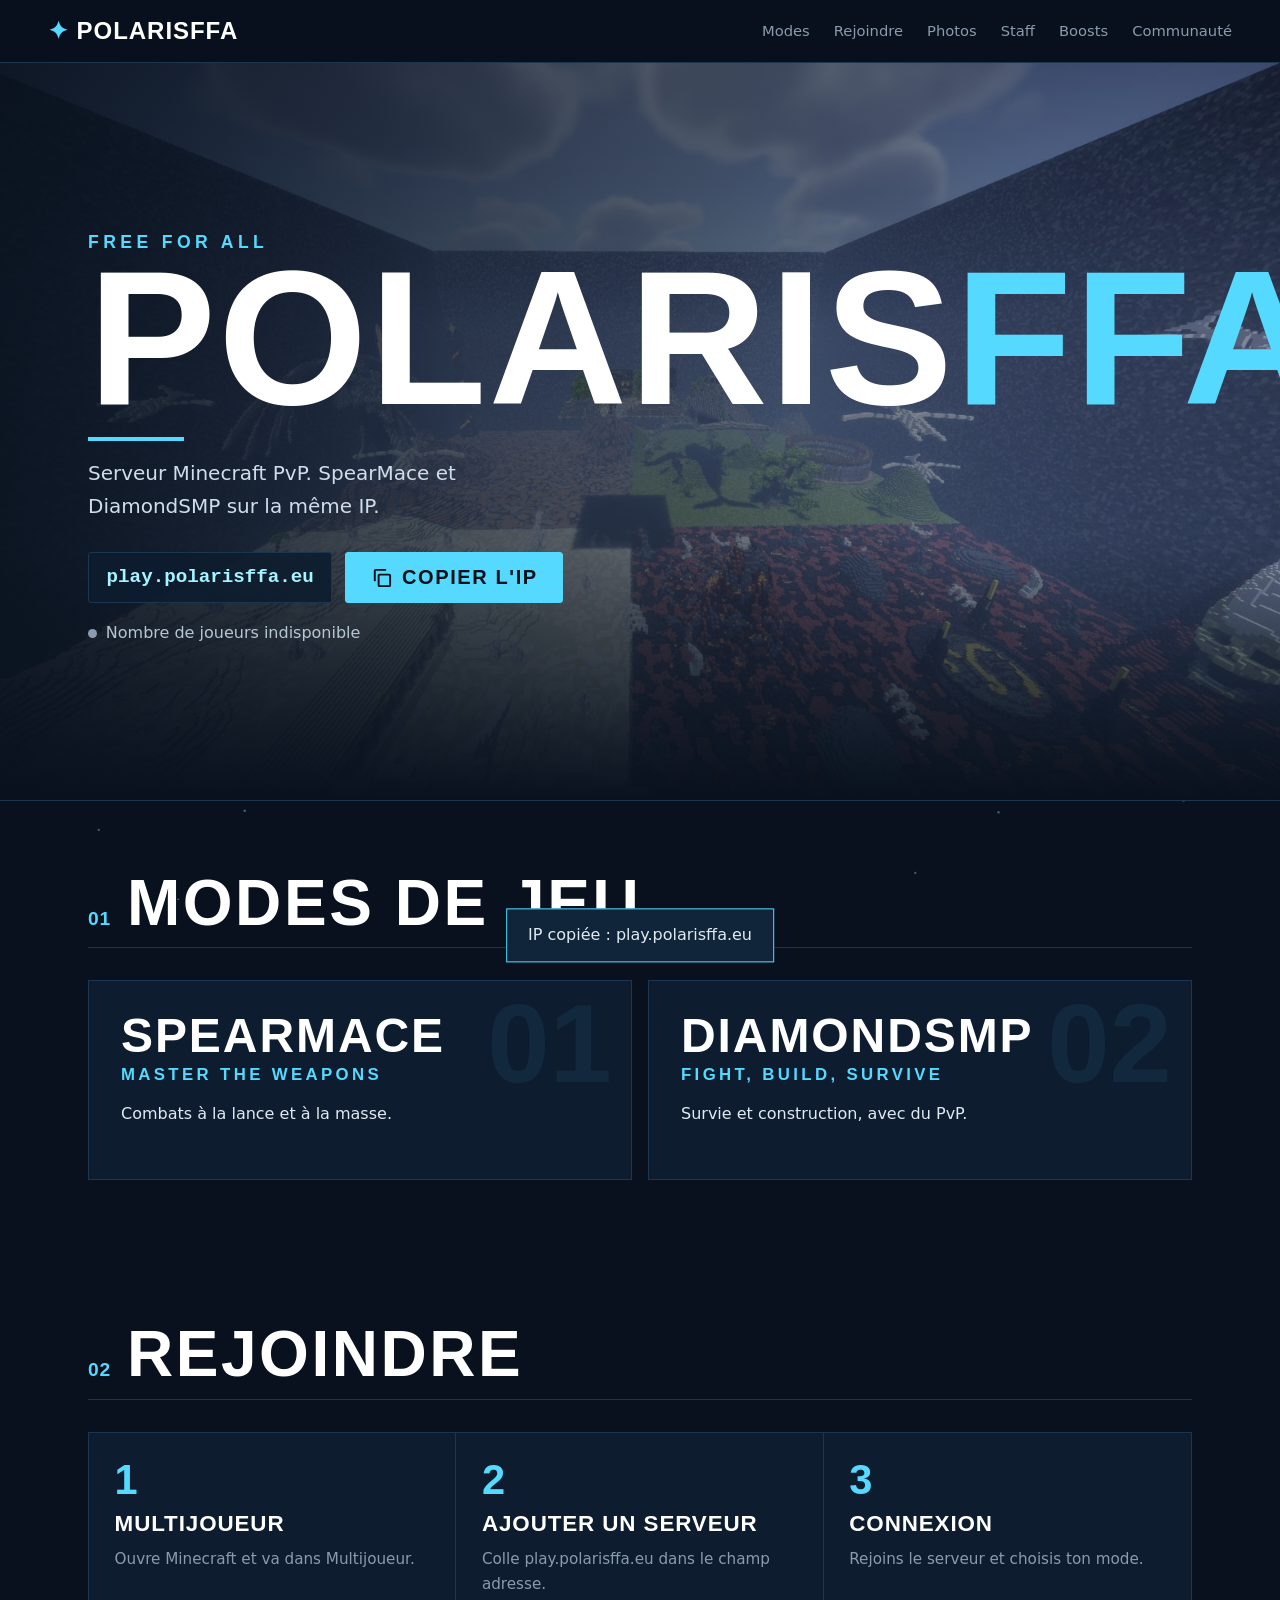
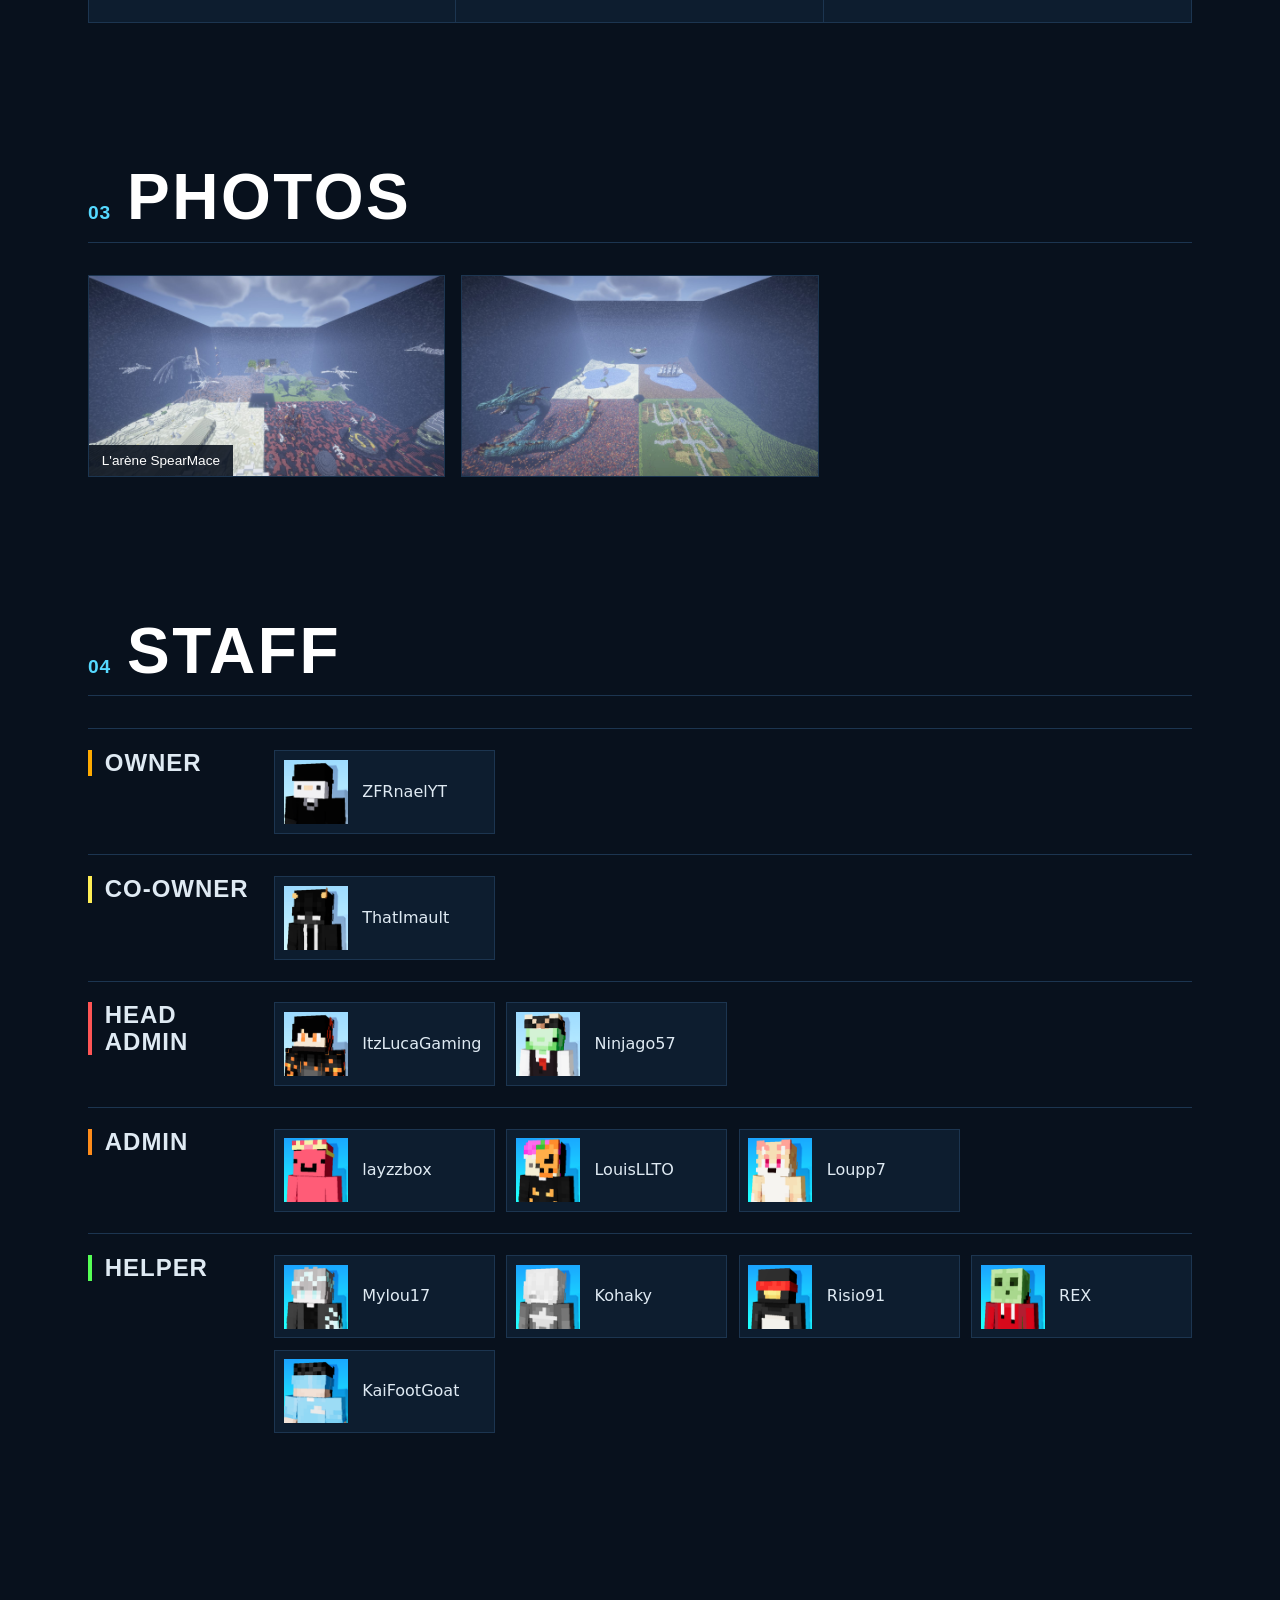
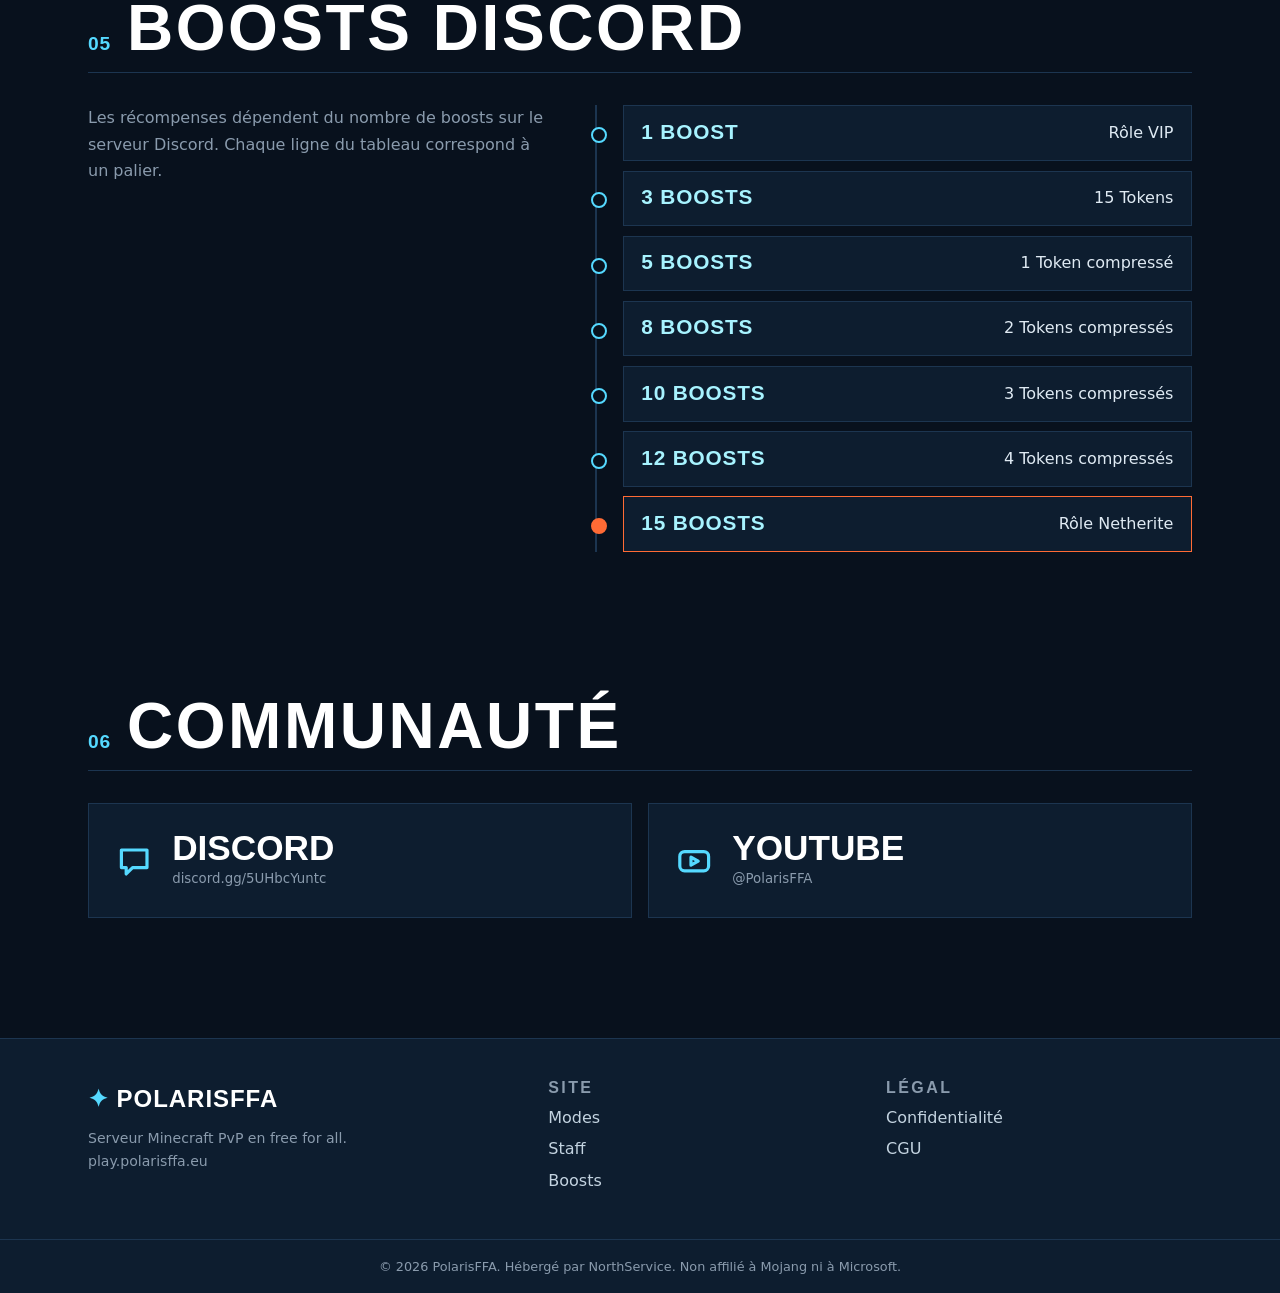
==== commit 41012b5a: "Rename index (2).html to index.html" ====
--- a/index.html
+++ b/index.html
@@ -7,7 +7,7 @@
 <link rel="alternate icon" href="favicon.ico">
 <link rel="apple-touch-icon" href="favicon.png">
 <meta name="theme-color" content="#08111d">
-<link rel="preload" href="assets/fonts/barlow-condensed-latin-700-normal.woff2" as="font" type="font/woff2" crossorigin>
+<link rel="preload" href="assets/fonts/big-shoulders-display-latin-800-normal.woff2" as="font" type="font/woff2" crossorigin>
 <link rel="stylesheet" href="style.css">
 <script src="protect.js"></script>
 <title>PolarisFFA | Serveur Minecraft PvP</title>
@@ -18,13 +18,12 @@
 <nav>
 <a class="brand" href="index.html"><b>✦</b> POLARISFFA</a>
 <ul><li><a href="index.html#modes">Modes</a></li><li><a href="index.html#rejoindre">Rejoindre</a></li><li id="navgal" hidden><a href="index.html#galerie">Photos</a></li><li><a href="index.html#staff">Staff</a></li><li><a href="index.html#boosts">Boosts</a></li><li><a href="index.html#communaute">Communauté</a></li></ul>
-<button class="btn" data-copy><svg class="i" viewBox="0 0 24 24" aria-hidden="true"><rect x="9" y="9" width="12" height="12" rx="1"/><path d="M5 15V5a1 1 0 0 1 1-1h10"/></svg>Copier l'IP</button>
 </nav>
 <header class="hero" id="top">
 <div class="hero-bg"></div>
 <div class="hero-in">
 <p class="eyebrow">Free for all</p>
-<h1><span>✦</span> PolarisFFA</h1>
+<h1>Polaris<span>FFA</span></h1>
 <p class="tag">Serveur Minecraft PvP. SpearMace et DiamondSMP sur la même IP.</p>
 <div class="ipline"><span class="ipbox">play.polarisffa.eu</span><button class="btn" data-copy><svg class="i" viewBox="0 0 24 24" aria-hidden="true"><rect x="9" y="9" width="12" height="12" rx="1"/><path d="M5 15V5a1 1 0 0 1 1-1h10"/></svg>Copier l'IP</button></div>
 <p class="live"><span class="dot" id="dot"></span><span id="livetxt">Vérification du serveur</span></p>
@@ -34,8 +33,8 @@
 <section id="modes">
 <div class="sh"><span class="num">01</span><h2>Modes de jeu</h2></div>
 <div class="modes">
-<article class="mode"><span class="big">01</span><h3>SpearMace</h3><p class="k">Master the weapons</p><p>Combats à la lance et à la masse.</p><button class="btn alt" data-copy><svg class="i" viewBox="0 0 24 24" aria-hidden="true"><rect x="9" y="9" width="12" height="12" rx="1"/><path d="M5 15V5a1 1 0 0 1 1-1h10"/></svg>Copier l'IP</button></article>
-<article class="mode"><span class="big">02</span><h3>DiamondSMP</h3><p class="k">Fight, build, survive</p><p>Survie et construction, avec du PvP.</p><button class="btn alt" data-copy><svg class="i" viewBox="0 0 24 24" aria-hidden="true"><rect x="9" y="9" width="12" height="12" rx="1"/><path d="M5 15V5a1 1 0 0 1 1-1h10"/></svg>Copier l'IP</button></article>
+<article class="mode"><span class="big">01</span><h3>SpearMace</h3><p class="k">Master the weapons</p><p>Combats à la lance et à la masse.</p></article>
+<article class="mode"><span class="big">02</span><h3>DiamondSMP</h3><p class="k">Fight, build, survive</p><p>Survie et construction, avec du PvP.</p></article>
 </div>
 </section>
 <section id="rejoindre">
@@ -45,7 +44,6 @@
 <div><span class="num">2</span><h3>Ajouter un serveur</h3><p>Colle play.polarisffa.eu dans le champ adresse.</p></div>
 <div><span class="num">3</span><h3>Connexion</h3><p>Rejoins le serveur et choisis ton mode.</p></div>
 </div>
-<div class="joinip"><span class="ipbox">play.polarisffa.eu</span><button class="btn" data-copy><svg class="i" viewBox="0 0 24 24" aria-hidden="true"><rect x="9" y="9" width="12" height="12" rx="1"/><path d="M5 15V5a1 1 0 0 1 1-1h10"/></svg>Copier l'IP</button></div>
 </section>
 <section id="galerie" hidden>
 <div class="sh"><span class="num">03</span><h2>Photos</h2></div>
--- a/style.css
+++ b/style.css
@@ -1,6 +1,7 @@
-@font-face{font-family:"Barlow Condensed";font-weight:600;font-display:swap;src:url(assets/fonts/barlow-condensed-latin-600-normal.woff2) format("woff2")}
-@font-face{font-family:"Barlow Condensed";font-weight:700;font-display:swap;src:url(assets/fonts/barlow-condensed-latin-700-normal.woff2) format("woff2")}
-:root{--blue:#55D9FF;--light:#A7F3FF;--dark:#10243A;--surf:#0d1d2f;--gray:#8A9BAD;--bg:#08111d;--line:#1c3550;--head:"Barlow Condensed","Arial Narrow",Impact,sans-serif}
+@font-face{font-family:"Big Shoulders Display";font-weight:600;font-display:swap;src:url(assets/fonts/big-shoulders-display-latin-600-normal.woff2) format("woff2")}
+@font-face{font-family:"Big Shoulders Display";font-weight:700;font-display:swap;src:url(assets/fonts/big-shoulders-display-latin-700-normal.woff2) format("woff2")}
+@font-face{font-family:"Big Shoulders Display";font-weight:800;font-display:swap;src:url(assets/fonts/big-shoulders-display-latin-800-normal.woff2) format("woff2")}
+:root{--blue:#55D9FF;--light:#A7F3FF;--dark:#10243A;--surf:#0d1d2f;--gray:#8A9BAD;--bg:#08111d;--line:#1c3550;--head:"Big Shoulders Display","Arial Narrow",Impact,sans-serif}
 *{box-sizing:border-box;margin:0}
 html{scroll-behavior:smooth;scroll-padding-top:70px}
 body{background:var(--bg);color:#dfeaf3;font:400 1rem/1.65 system-ui,-apple-system,"Segoe UI",Roboto,sans-serif;overflow-x:hidden;-webkit-user-select:none;user-select:none}
@@ -18,7 +19,7 @@
 nav ul a:hover,nav ul a:focus-visible{color:#fff}
 nav .btn{padding:.45rem 1rem;font-size:1rem}
 @media(max-width:860px){nav ul{display:none}}
-.btn{display:inline-flex;align-items:center;gap:.55rem;padding:.8rem 1.5rem;border:1px solid var(--blue);border-radius:3px;background:var(--blue);color:#06101a;font-size:1.15rem;font-weight:700;cursor:pointer;text-decoration:none;transition:background .15s,transform .15s}
+.btn{display:inline-flex;align-items:center;gap:.55rem;padding:.8rem 1.5rem;border:1px solid var(--blue);border-radius:3px;background:var(--blue);color:#06101a;font-size:1.25rem;font-weight:700;letter-spacing:.08em;cursor:pointer;text-decoration:none;transition:background .15s,transform .15s}
 .btn:hover,.btn:focus-visible{background:var(--light);transform:translateY(-1px)}
 .btn.alt{background:transparent;color:var(--light)}
 .btn.alt:hover{background:rgba(85,217,255,.12)}
@@ -30,8 +31,9 @@
 .hero-in{position:relative;z-index:2;width:100%;max-width:1200px;margin:auto;padding:5rem clamp(1rem,5vw,3rem) 4rem;animation:rise .7s ease both}
 @keyframes rise{from{opacity:0;transform:translateY(12px)}}
 .eyebrow{color:var(--blue);font:600 1.1rem var(--head);letter-spacing:.25em;text-transform:uppercase}
-.hero h1{font-size:clamp(4rem,15vw,10rem);line-height:.9;font-weight:700;letter-spacing:.02em;margin:.2rem 0 1rem;color:#fff}
+.hero h1{font-size:clamp(4.2rem,17vw,12rem);line-height:.85;font-weight:800;letter-spacing:.01em;margin:.2rem 0 1rem;color:#fff}
 .hero h1 span{color:var(--blue)}
+.hero h1::after{content:"";display:block;width:6rem;height:4px;margin-top:1.1rem;background:var(--blue)}
 .tag{max-width:36ch;font-size:1.25rem;color:#cfdeea;margin-bottom:1.8rem}
 .ipline{display:flex;flex-wrap:wrap;gap:.8rem;align-items:stretch}
 .ipbox{display:flex;align-items:center;padding:0 1.1rem;min-height:3rem;border:1px solid var(--line);border-radius:3px;background:rgba(13,29,47,.9);font:700 1.2rem ui-monospace,Consolas,monospace;color:var(--light)}
@@ -42,14 +44,14 @@
 section{padding:4.5rem clamp(1rem,5vw,3rem);max-width:1200px;margin:auto}
 .sh{display:flex;align-items:baseline;gap:1rem;margin-bottom:2rem;border-bottom:1px solid var(--line);padding-bottom:.8rem}
 .sh .num{color:var(--blue);font-size:1.2rem;font-weight:600}
-h2{font-size:clamp(2.2rem,6vw,3.4rem);line-height:1;font-weight:700;color:#fff}
+h2{font-size:clamp(2.4rem,7vw,4rem);line-height:.95;font-weight:800;color:#fff}
 .lead{color:var(--gray);max-width:60ch;margin:-.8rem 0 1.8rem}
 .modes{display:grid;grid-template-columns:1fr 1fr;gap:1rem}
 @media(max-width:800px){.modes{grid-template-columns:1fr}}
-.mode{position:relative;padding:2rem;border:1px solid var(--line);background:var(--surf);min-height:260px;display:flex;flex-direction:column;transition:border-color .2s}
+.mode{position:relative;padding:2rem;border:1px solid var(--line);background:var(--surf);min-height:200px;display:flex;flex-direction:column;transition:border-color .2s}
 .mode:hover{border-color:var(--blue)}
 .mode .big{position:absolute;right:1.2rem;top:.4rem;font:700 7rem/1 var(--head);color:rgba(85,217,255,.07)}
-.mode h3{font-size:2.4rem;line-height:1;font-weight:700;color:#fff}
+.mode h3{font-size:3rem;line-height:.95;font-weight:800;color:#fff}
 .mode .k{margin:.4rem 0 1rem;color:var(--blue);font:600 1.05rem var(--head);letter-spacing:.2em;text-transform:uppercase}
 .mode p{max-width:34ch}
 .mode .btn{margin-top:auto;align-self:flex-start}
@@ -96,7 +98,7 @@
 .links a{display:flex;align-items:center;gap:1.2rem;padding:1.6rem;border:1px solid var(--line);background:var(--surf);text-decoration:none;color:#fff;transition:border-color .2s}
 .links a:hover{border-color:var(--blue)}
 .links svg{width:2.4rem;height:2.4rem;color:var(--blue)}
-.links b{display:block;font:700 1.8rem var(--head);text-transform:uppercase;line-height:1}
+.links b{display:block;font:800 2.2rem var(--head);text-transform:uppercase;line-height:1}
 .links small{color:var(--gray)}
 footer{margin-top:3rem;border-top:1px solid var(--line);background:var(--surf)}
 .fin{max-width:1200px;margin:auto;padding:2.5rem clamp(1rem,5vw,3rem);display:grid;grid-template-columns:1.4fr 1fr 1fr;gap:2rem}
@@ -109,7 +111,7 @@
 #toast{position:fixed;left:50%;bottom:1.5rem;z-index:60;transform:translate(-50%,160%);padding:.8rem 1.3rem;border:1px solid var(--blue);background:var(--dark);text-align:center;transition:transform .25s}
 #toast.show{transform:translate(-50%,0)}
 .doc{max-width:760px;margin:auto;padding:3rem clamp(1rem,5vw,2rem) 4rem}
-.doc h1{font-size:3rem;line-height:1;margin-bottom:.4rem;color:#fff}
+.doc h1{font-size:3.6rem;font-weight:800;line-height:1;margin-bottom:.4rem;color:#fff}
 .doc h2{font-size:1.7rem;margin:2rem 0 .4rem}
 .doc p,.doc li{color:#c3d3e0;margin-bottom:.7rem}
 .doc ul{padding-left:1.2rem}
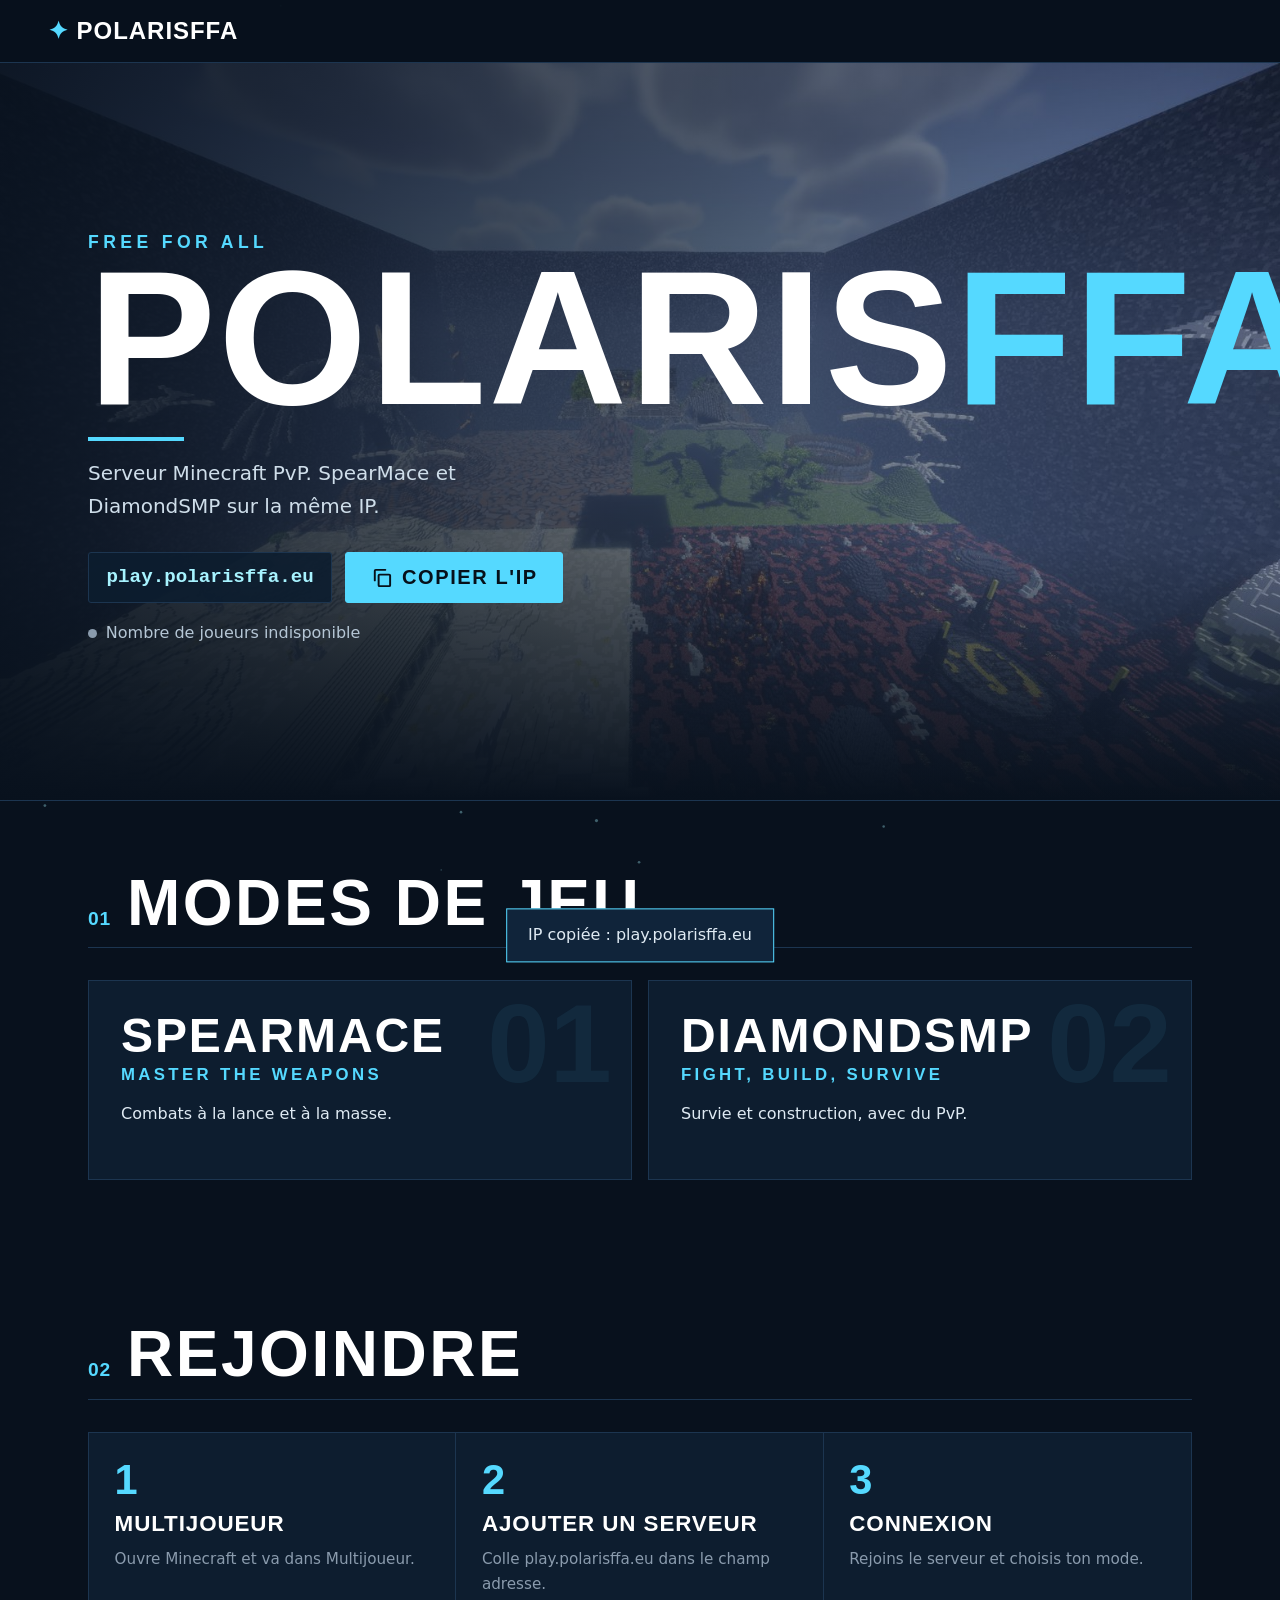
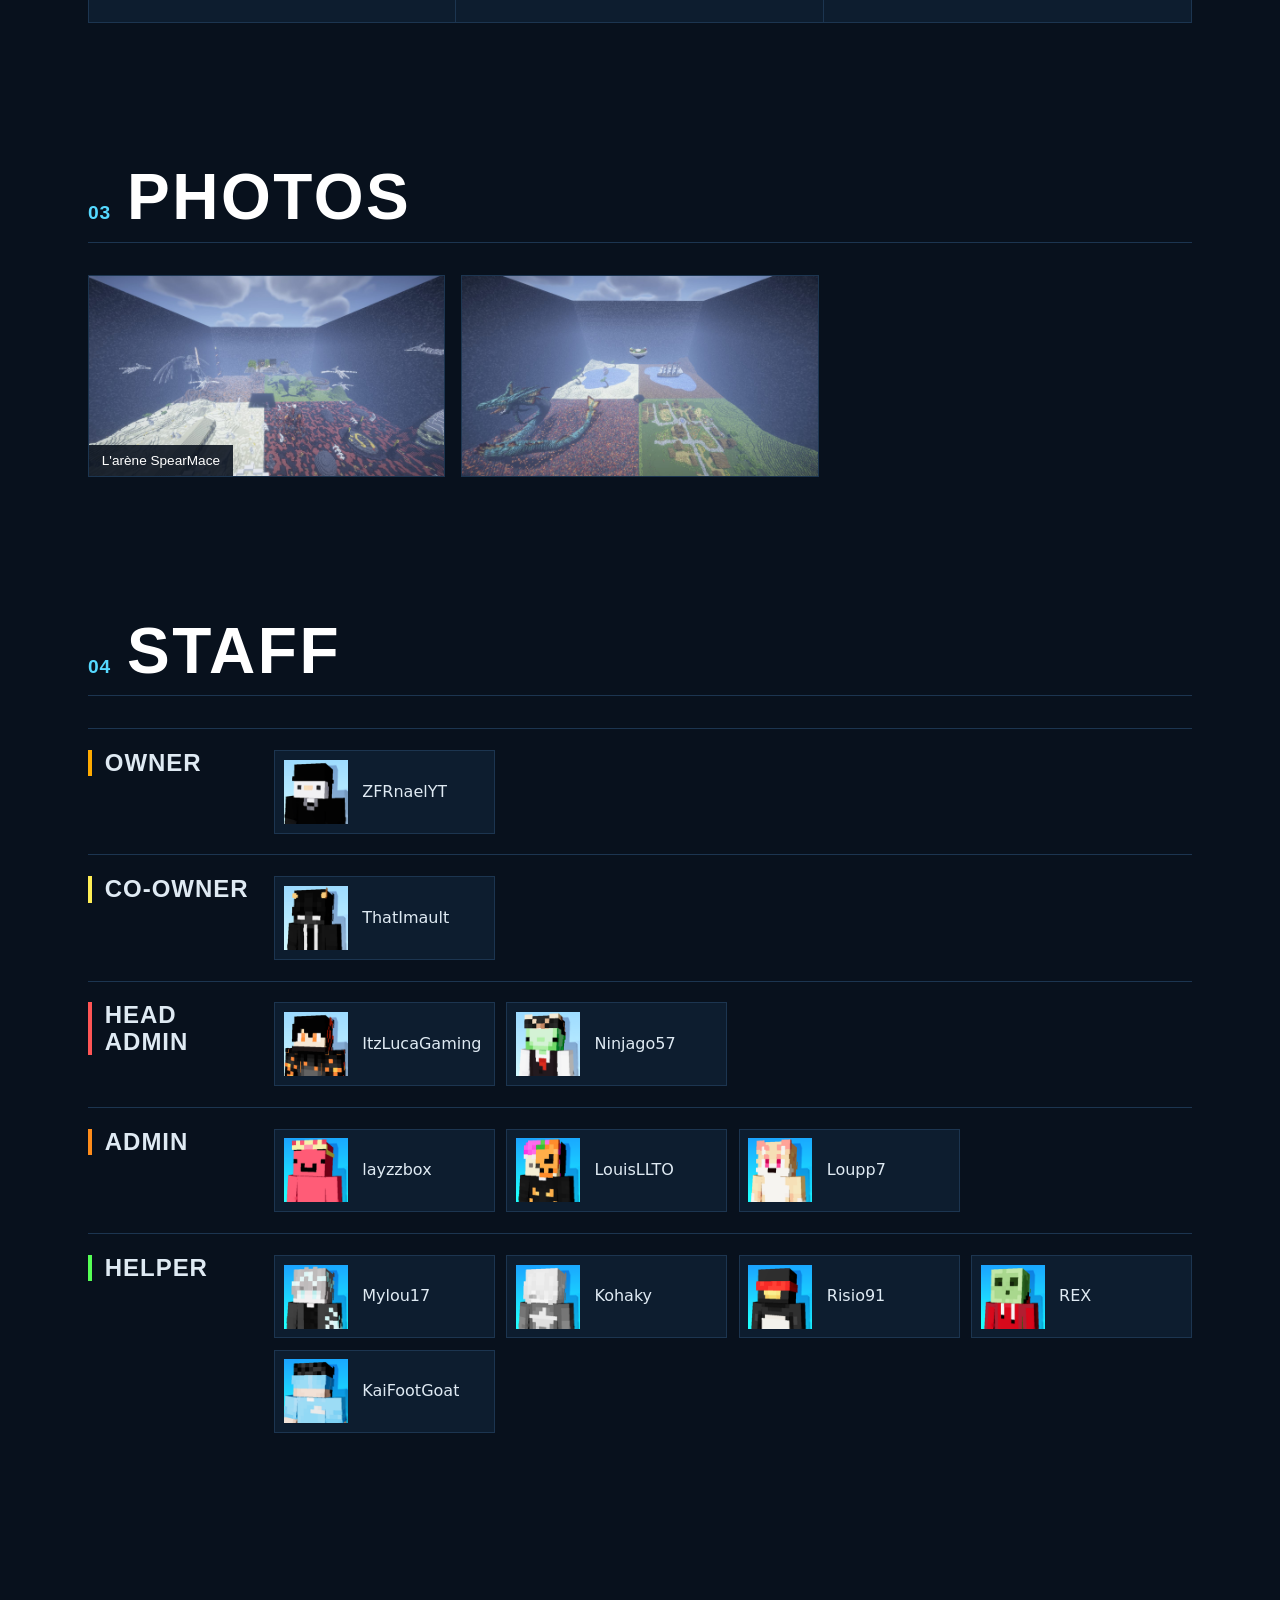
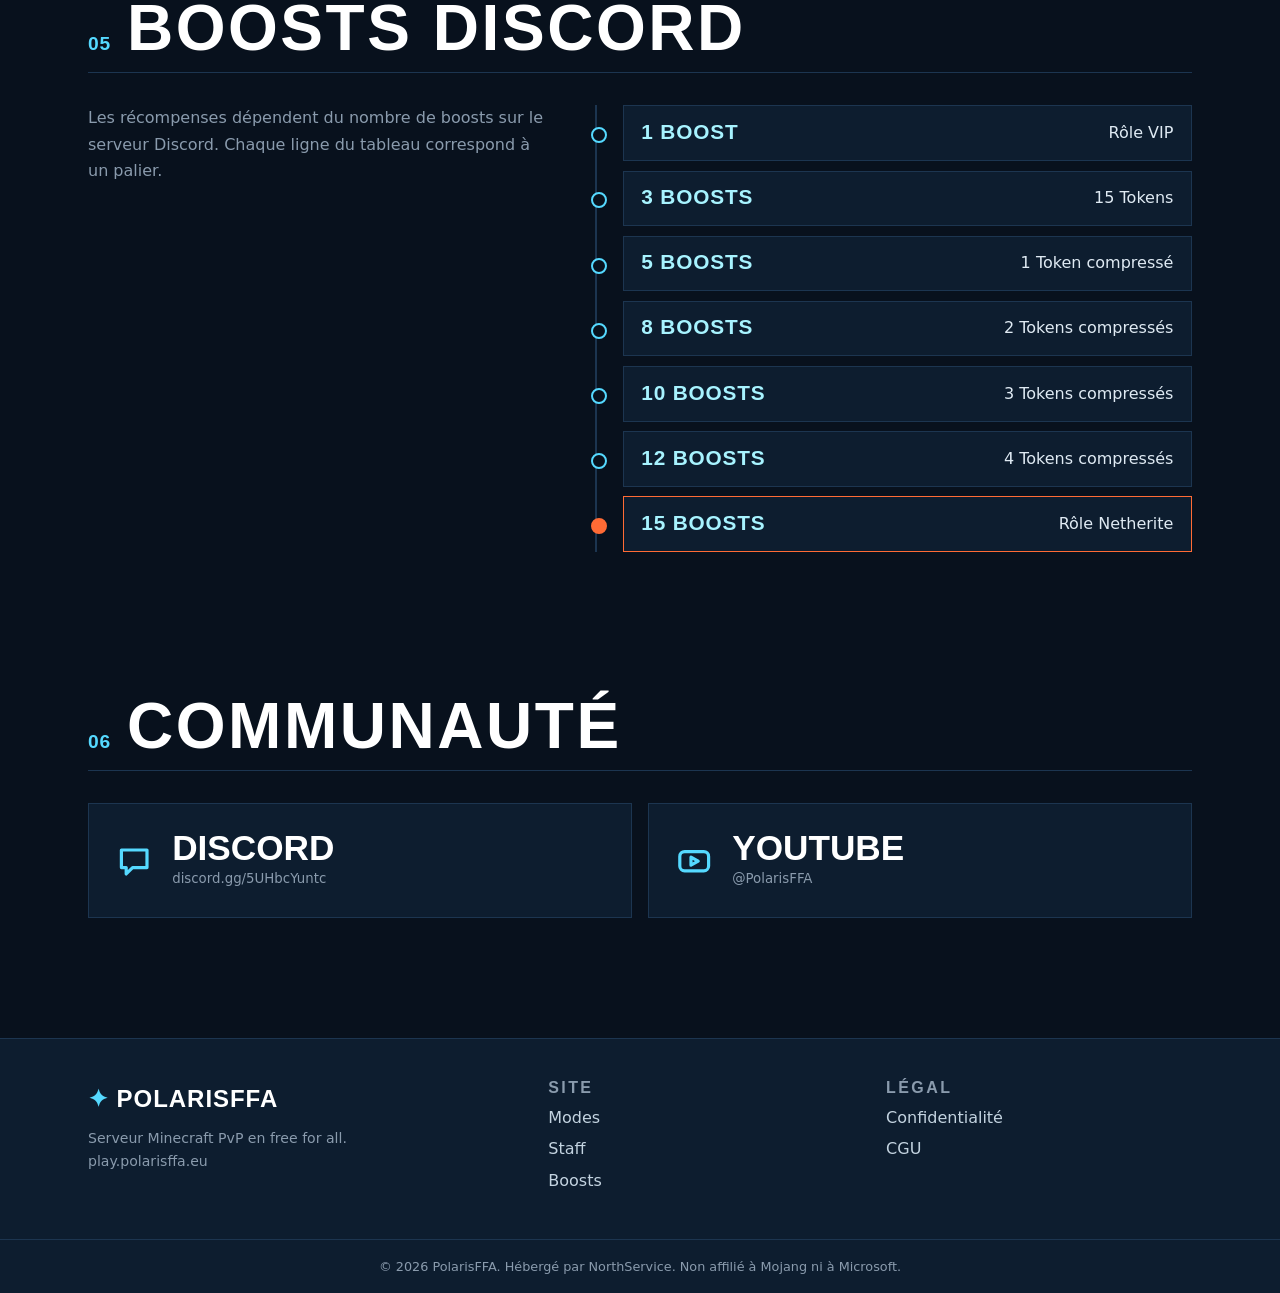
==== commit 8fed22fc: "Add files via upload" ====
--- a/index.html
+++ b/index.html
@@ -17,7 +17,6 @@
 <canvas id="snow" aria-hidden="true"></canvas>
 <nav>
 <a class="brand" href="index.html"><b>✦</b> POLARISFFA</a>
-<ul><li><a href="index.html#modes">Modes</a></li><li><a href="index.html#rejoindre">Rejoindre</a></li><li id="navgal" hidden><a href="index.html#galerie">Photos</a></li><li><a href="index.html#staff">Staff</a></li><li><a href="index.html#boosts">Boosts</a></li><li><a href="index.html#communaute">Communauté</a></li></ul>
 </nav>
 <header class="hero" id="top">
 <div class="hero-bg"></div>
@@ -126,7 +125,7 @@
 function buildGal(list){const g=$("gal");
  list.forEach(x=>{const o=typeof x==="string"?{src:x}:x;if(!o||!o.src)return;
   const b=document.createElement("button");const im=new Image();im.loading="lazy";im.alt=o.caption||"Photo du serveur";im.src=o.src;
-  im.onload=()=>{items.push(o);const idx=items.length-1;b.onclick=()=>open(idx);$("galerie").hidden=false;$("navgal").hidden=false};
+  im.onload=()=>{items.push(o);const idx=items.length-1;b.onclick=()=>open(idx);$("galerie").hidden=false};
   im.onerror=()=>b.remove();b.appendChild(im);
   if(o.caption){const s=document.createElement("span");s.textContent=o.caption;b.appendChild(s)}
   g.appendChild(b)})}
